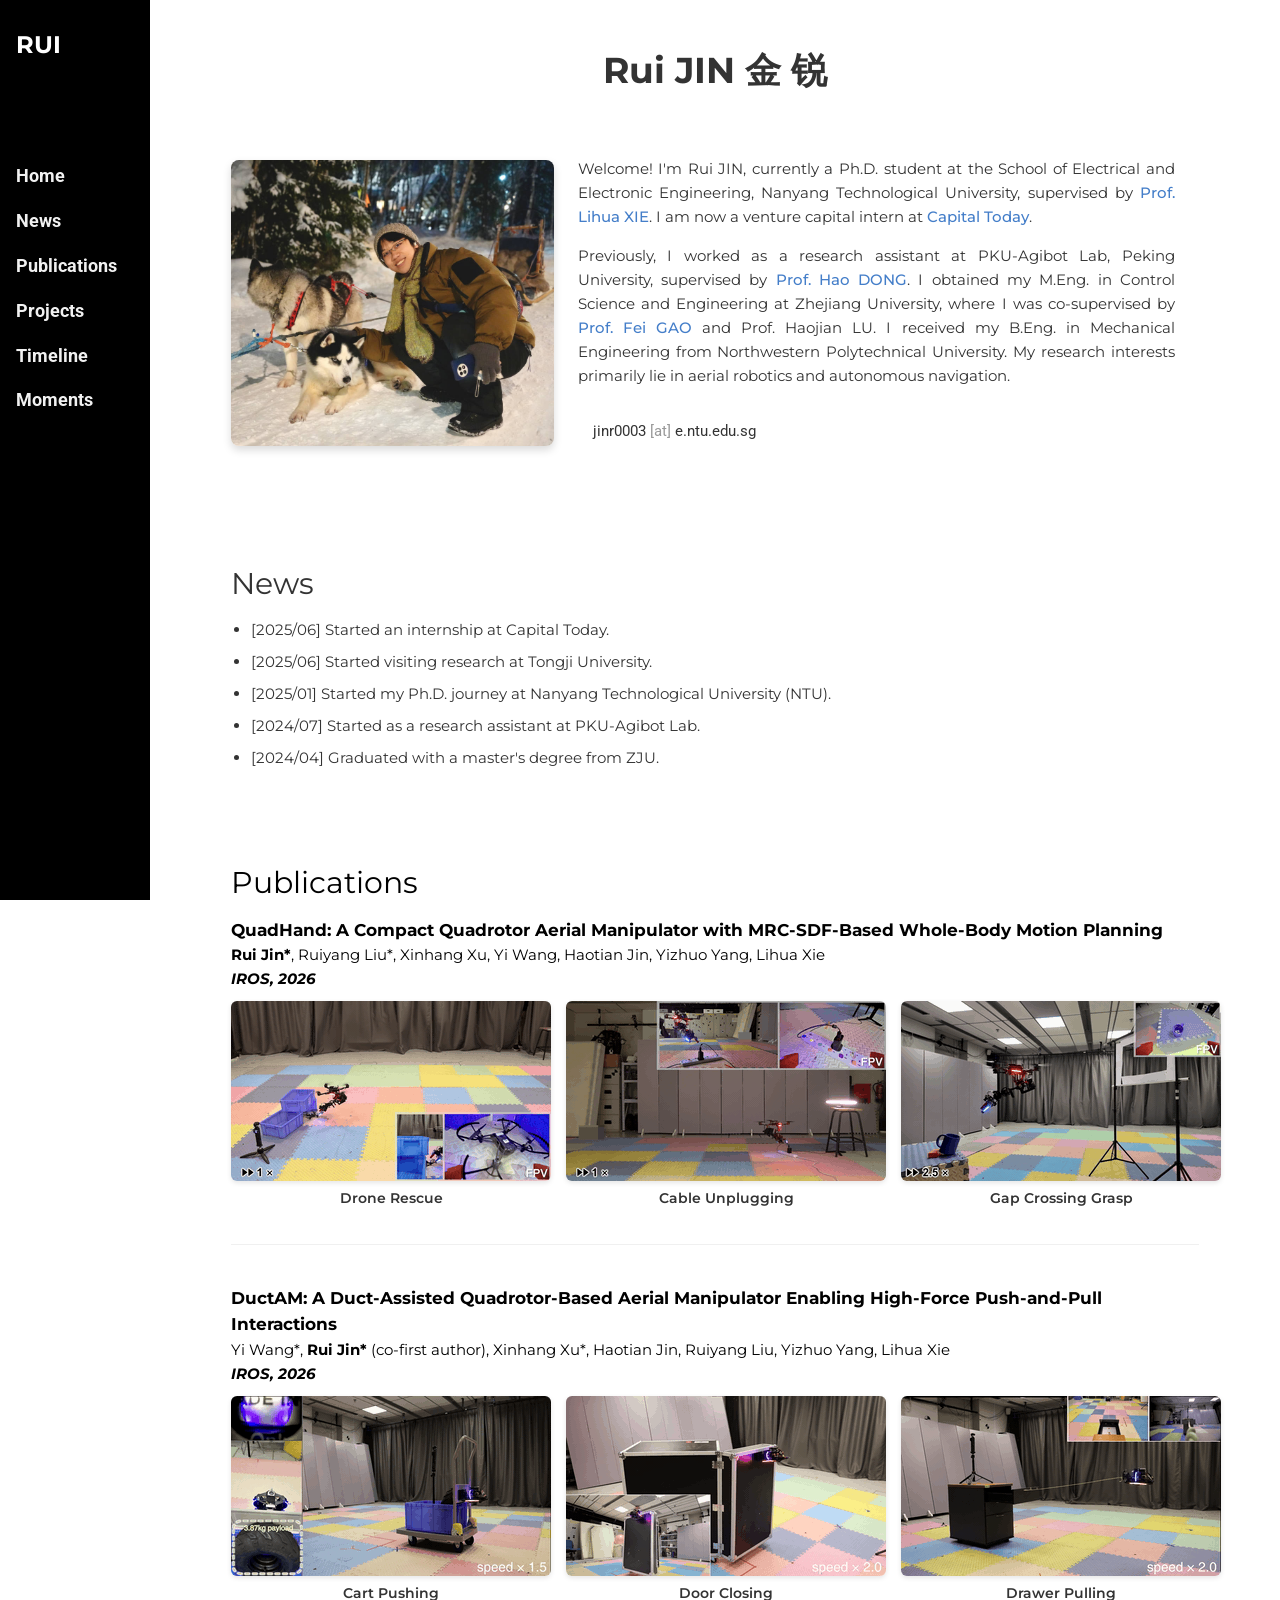
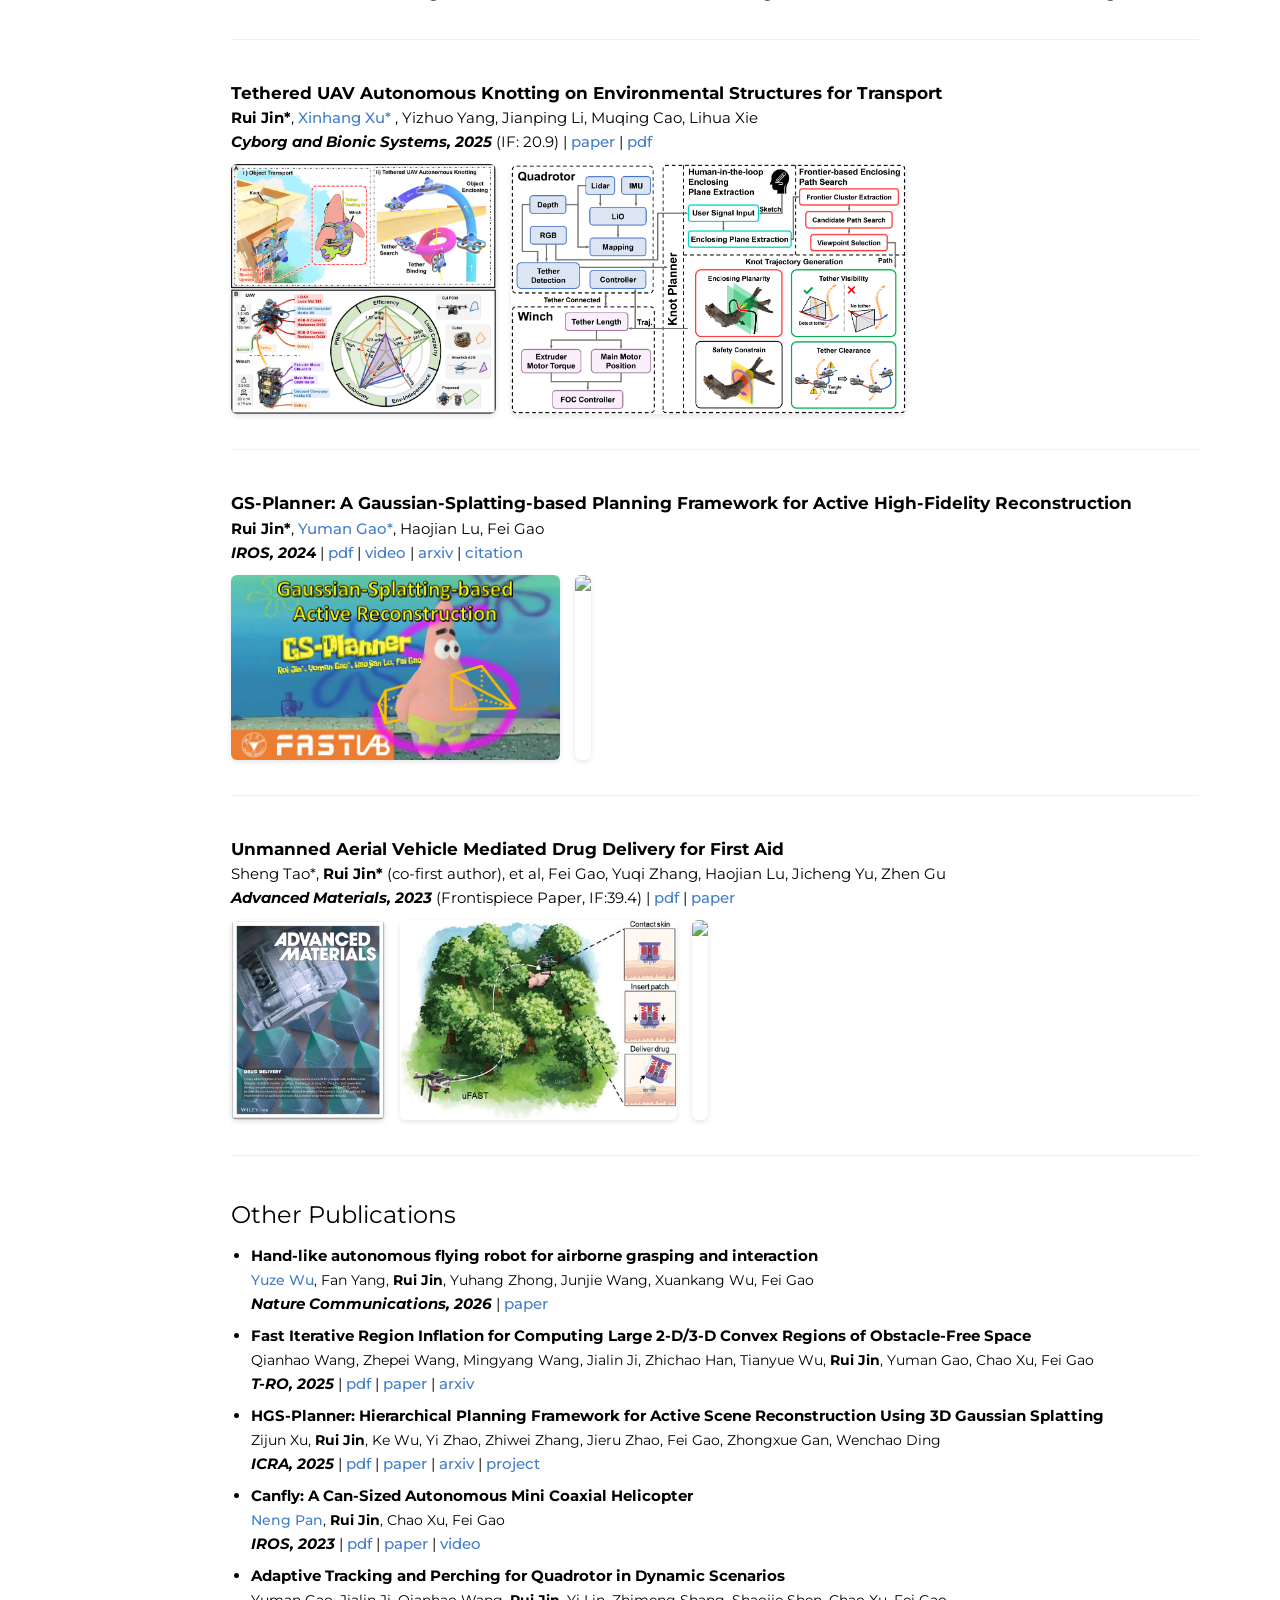
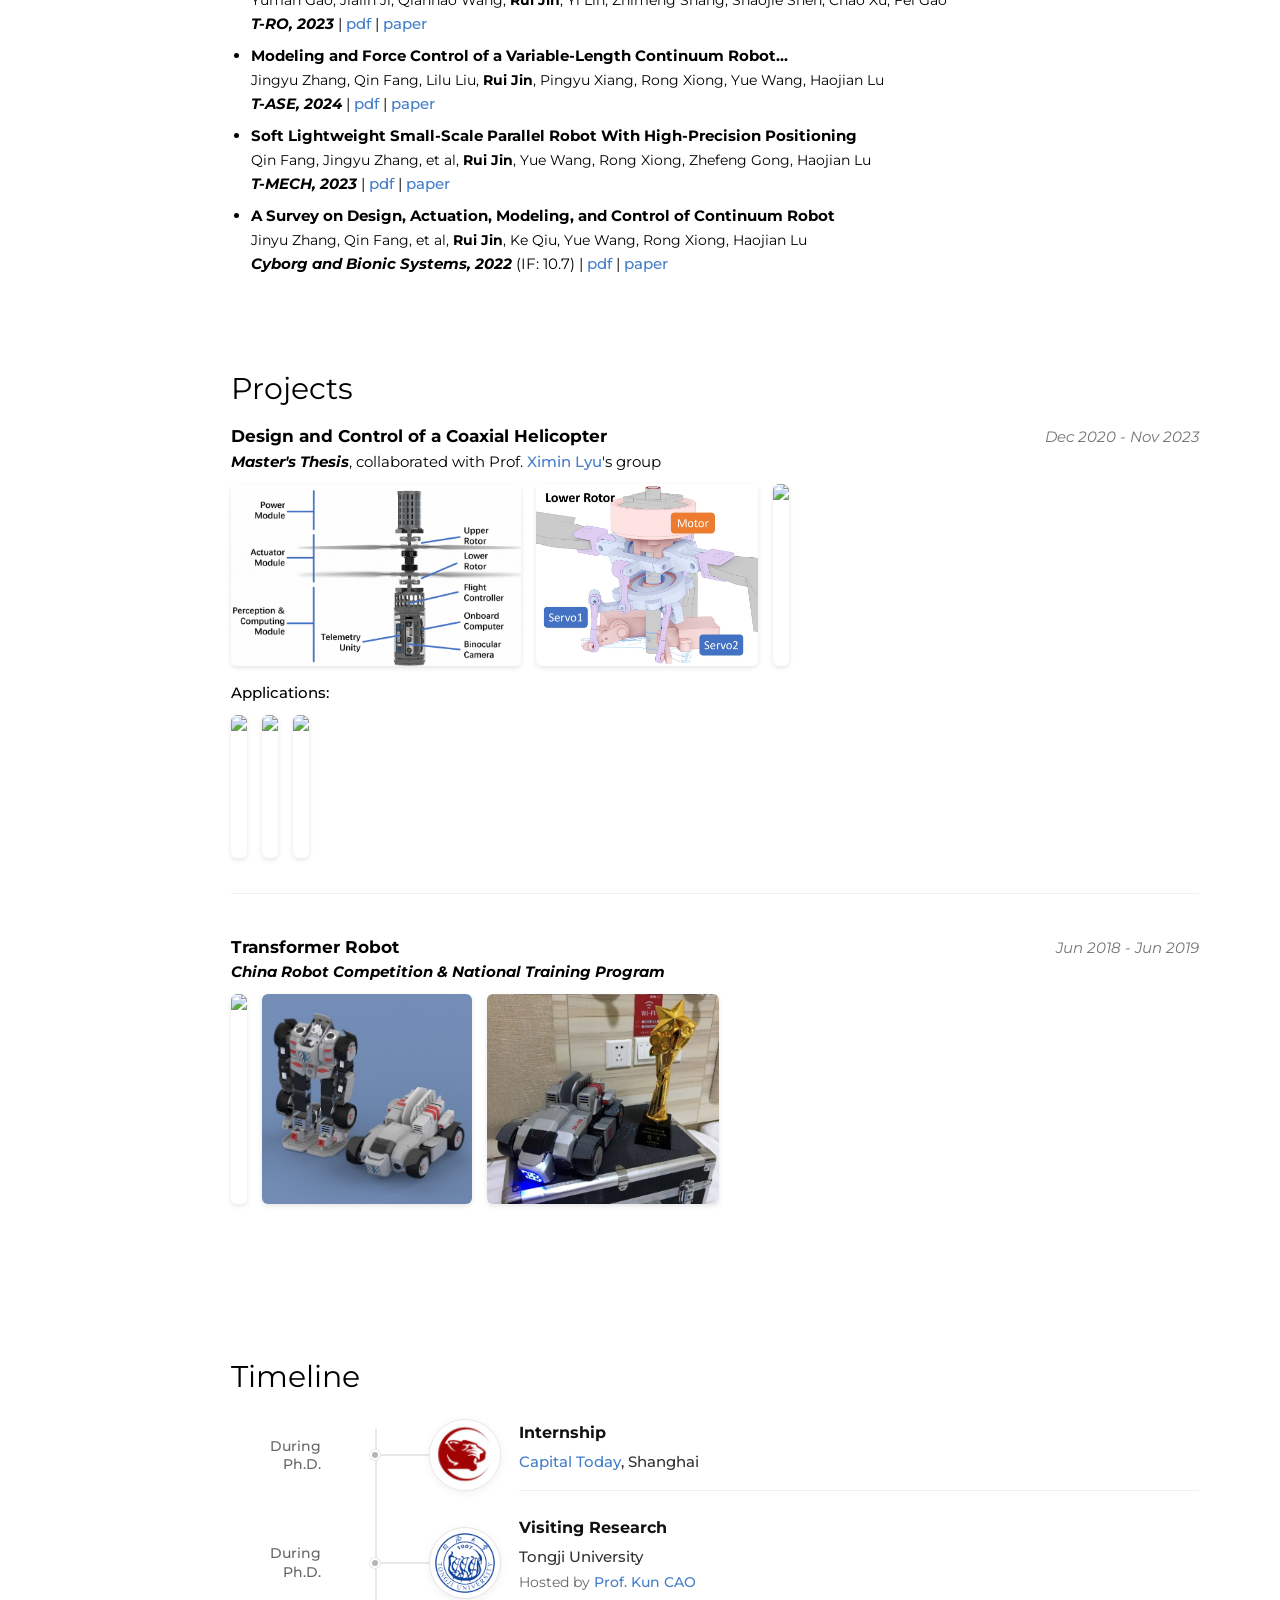
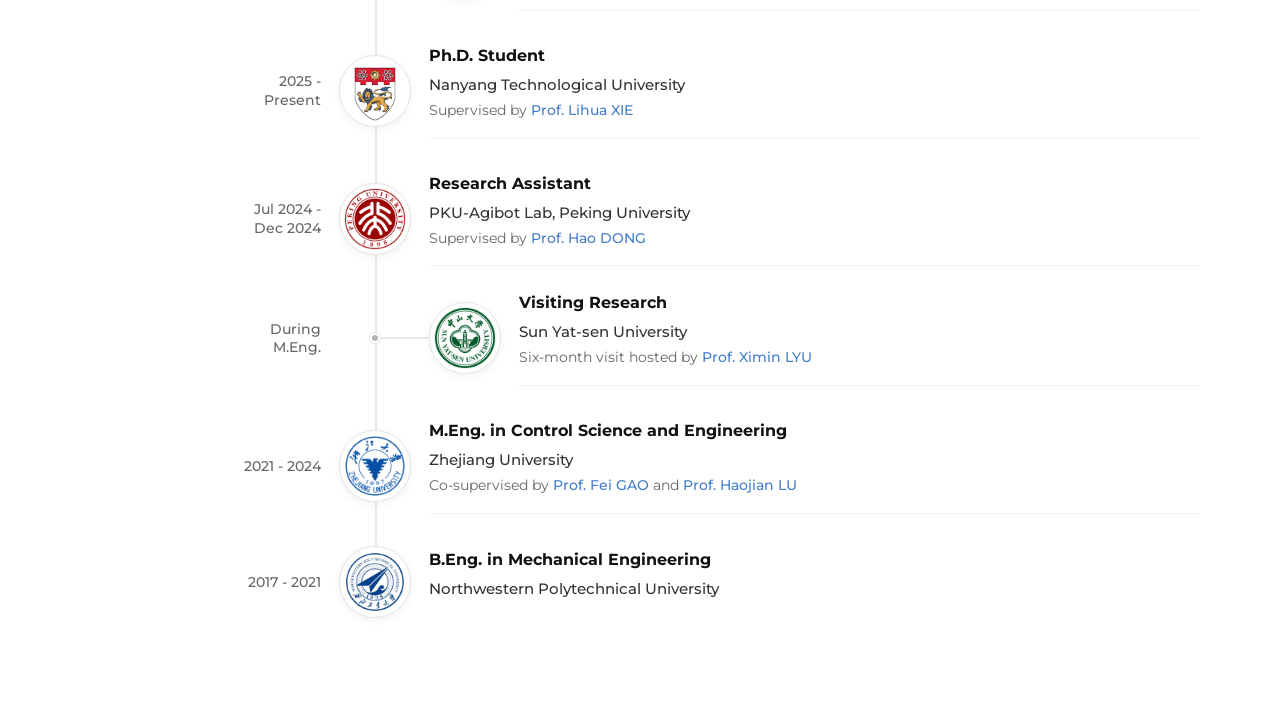
==== index.html @ 5d3d6474 "shrink visitor map" ====
<!DOCTYPE html>
<html xmlns="http://www.w3.org/1999/xhtml" xml:lang="en">

<head>
  <title>Rui Jin's Homepage</title>
  <meta charset="UTF-8">
  <meta name="viewport" content="width=device-width, initial-scale=1">
  <meta name="description" content="Rui Jin - Robotics Researcher">
  <meta name="keywords" content="Rui Jin, 金锐, Robotics, ZJU, PKU, FAST Lab">
  <meta name="author" content="Rui Jin" />

  <link rel="stylesheet" href="https://www.w3schools.com/w3css/4/w3.css">
  <link href="https://fonts.googleapis.com/css?family=Roboto:400,500,700&amp;display=swap" rel="stylesheet">
  <link href="https://fonts.googleapis.com/css?family=Montserrat:400,500,700&amp;display=swap" rel="stylesheet">
  <link rel="icon" type="image/png" href="images/icons.png">

  <style>
    /* 全局字体设置 */
    * { box-sizing: border-box; }
    html { scroll-behavior: smooth; }
    body, h1, h2, h3, h4, h5, h6, .w3-wide { font-family: "Montserrat", sans-serif; }
    .w3-sidebar a { font-family: "Roboto", sans-serif; }
    body { color: #333; line-height: 1.6; overflow-x: hidden; }

    /* 链接样式 */
    a { text-decoration: none; transition: opacity 0.2s ease; }
    a:hover { opacity: 0.7; }
    .paper-link { color: #447ec9; font-weight: 500; overflow-wrap: anywhere; }
    .w3-content { width: 100%; }
    .section-container { width: 100%; }

    /* 布局修正核心代码 */
    /* 1. 默认状态（电脑）：侧边栏存在，主内容左边距 150px */
    .main-content-wrapper { margin-left: 150px; }

    /* NEW 标签样式 */
    .badge-new {
        background-color: #fff3cd; color: #856404; border: 1px solid #ffeeba;
        padding: 2px 8px; border-radius: 12px; font-size: 0.75rem; font-weight: bold;
        vertical-align: middle; margin-left: 5px;
    }

    /* 图片容器 */
    .img-box {
        display: flex; flex-wrap: wrap; gap: 15px;
        margin-top: 10px; margin-bottom: 15px;
        align-items: flex-start;
    }
    .img-box img {
        border-radius: 6px; box-shadow: 0 2px 5px rgba(0,0,0,0.1);
        object-fit: cover; max-width: 100%;
    }
    .demo-visuals {
        display: grid;
        grid-template-columns: repeat(3, var(--demo-gif-width, 320px));
        justify-content: start;
    }
    .demo-visuals figure {
        margin: 0;
        min-width: 0;
    }
    .demo-visuals img {
        width: 100%;
        display: block;
        aspect-ratio: 16 / 9;
        border-radius: 6px;
        box-shadow: 0 2px 5px rgba(0,0,0,0.1);
        object-fit: cover;
    }
    .demo-visuals figcaption {
        margin-top: 6px;
        font-size: 0.92em;
        font-weight: 600;
        color: #333;
        text-align: center;
    }

    /* 列表样式 */
    ul.custom-list { list-style-type: disc; padding-left: 20px; margin-top: 5px; }
    ul.custom-list li { margin-bottom: 8px; }
    .pub-item { margin-bottom: 40px; border-bottom: 1px solid #f0f0f0; padding-bottom: 20px; }
    .pub-item:last-child { border-bottom: none; }
    .pub-title { font-size: 1.1em; font-weight: bold; color: #000; overflow-wrap: anywhere; }
    .project-heading { display:flex; justify-content:space-between; align-items:baseline; gap: 16px; }
    .contact-line { display: inline-block; margin: 0 15px; font-family: "Roboto", sans-serif; overflow-wrap: anywhere; }
    .timeline { position: relative; margin-top: 18px; }
    .timeline::before {
        content: "";
        position: absolute;
        top: 10px;
        bottom: 10px;
        left: 144px;
        width: 2px;
        background: #e8e8e8;
    }
    .timeline-item {
        display: grid;
        grid-template-columns: 90px 72px 1fr;
        gap: 18px;
        align-items: center;
        position: relative;
        padding: 8px 0 24px;
    }
    .timeline-item:last-child { padding-bottom: 8px; }
    .timeline-date {
        color: #666;
        font-size: 0.92em;
        font-weight: 500;
        text-align: right;
        line-height: 1.35;
    }
    .timeline-logo {
        width: 72px;
        height: 72px;
        border: 1px solid #e6e6e6;
        border-radius: 50%;
        background: #fff;
        display: flex;
        align-items: center;
        justify-content: center;
        position: relative;
        z-index: 1;
        overflow: hidden;
        box-shadow: 0 2px 8px rgba(0,0,0,0.06);
    }
    .timeline-logo img {
        width: 100%;
        height: 100%;
        object-fit: contain;
        object-position: var(--logo-position, center);
        transform: translate(var(--logo-x, 0), var(--logo-y, 0)) scale(var(--logo-scale, 0.78));
        display: block;
    }
    .timeline-sub {
        align-items: center;
        padding-top: 0;
    }
    .timeline-sub .timeline-branch {
        grid-column: 2 / 4;
        grid-row: 1;
        justify-self: start;
        align-self: center;
        width: 72px;
        height: 2px;
        margin-left: 36px;
        background: #e8e8e8;
        position: relative;
        z-index: 0;
    }
    .timeline-sub .timeline-branch::before {
        content: "";
        position: absolute;
        left: -5px;
        top: -4px;
        width: 10px;
        height: 10px;
        border-radius: 50%;
        background: #b5b5b5;
        border: 2px solid #fff;
        box-shadow: 0 0 0 1px #e8e8e8;
    }
    .timeline-sub-content {
        grid-column: 3;
        grid-row: 1;
        display: grid;
        grid-template-columns: 72px 1fr;
        gap: 18px;
        align-items: center;
        min-width: 0;
        position: relative;
        z-index: 1;
    }
    .timeline-body {
        min-width: 0;
        padding-bottom: 16px;
        border-bottom: 1px solid #f1f1f1;
    }
    .timeline-item:last-child .timeline-body { border-bottom: none; }
    .timeline-body h3 {
        margin: 0 0 4px;
        font-size: 1.08em;
        font-weight: 700;
        color: #111;
    }
    .timeline-org { font-weight: 500; color: #333; overflow-wrap: anywhere; }
    .timeline-note { color: #666; font-size: 0.95em; margin-top: 2px; overflow-wrap: anywhere; }

    /* Visitor map */
    #map { padding-top: 16px; padding-bottom: 32px; }
    .visitor-map-frame { width: 100%; max-width: 400px; margin: 0 auto; }

    /* 2. 移动端状态（<992px）：侧边栏隐藏，主内容铺满 */
    @media screen and (max-width: 992px) {
        .main-content-wrapper { margin-left: 0 !important; }
        .w3-sidebar { display: none; }
    }

    @media screen and (max-width: 700px) {
        .w3-container { padding-left: 18px; padding-right: 18px; }
        .w3-container, .w3-row, .w3-col { max-width: 100%; min-width: 0; }
        .w3-main, .w3-content { max-width: 100%; overflow-x: hidden; }
        .w3-row { margin-left: 0; margin-right: 0; }
        .w3-col { float: none !important; width: 100% !important; }
        #home .w3-col, #home p, #home img { max-width: 100%; }
        #home img { display: block; width: 100% !important; }
        h1 { font-size: 2rem; }
        h2 { font-size: 1.6rem; }
        h3 { font-size: 1.25rem; }
        p, li, .pub-item div { overflow-wrap: anywhere; }
        .w3-padding-large { padding: 16px 0 !important; }
        .w3-justify { text-align: left !important; }
        .contact-line { margin: 0; }
        .pub-item { margin-bottom: 30px; padding-bottom: 18px; }
        .img-box { display: grid; grid-template-columns: 1fr; gap: 12px; }
        .img-box img {
            width: 100%;
            height: auto !important;
            max-height: none;
            margin-top: 0 !important;
        }
        .demo-visuals { grid-template-columns: repeat(3, minmax(0, 1fr)); }
        .demo-visuals figure { width: 100%; }
        .project-heading {
            flex-direction: column;
            align-items: flex-start;
            gap: 2px;
        }
        .timeline::before { left: 32px; }
        .timeline-item {
            grid-template-columns: 64px 1fr;
            gap: 14px;
            align-items: start;
            padding-bottom: 22px;
        }
        .timeline-date {
            grid-column: 2;
            text-align: left;
            font-size: 0.88em;
        }
        .timeline-logo {
            grid-column: 1;
            grid-row: 1 / span 3;
            width: 64px;
            height: 64px;
        }
        .timeline-body {
            grid-column: 2;
            padding-bottom: 14px;
        }
        .timeline-sub .timeline-branch {
            grid-column: 1 / 3;
            grid-row: 2;
            align-self: start;
            width: 58px;
            margin-top: 32px;
            margin-left: 32px;
        }
        .timeline-sub-content {
            grid-column: 2;
            grid-row: 2;
            grid-template-columns: 64px 1fr;
            gap: 14px;
            align-items: start;
        }
        .timeline-sub .timeline-logo {
            grid-column: 1;
            grid-row: 1 / span 2;
        }
        .timeline-sub .timeline-body { grid-column: 2; }
        ul.custom-list { padding-left: 18px; }
    }
  </style>
</head>

<body>

<nav class="w3-sidebar w3-bar-block w3-black w3-collapse" style="z-index:3;width:150px; left:0; top:0;" id="mySidebar">
  <div class="w3-container w3-display-container w3-padding-16">
    <h3><b>RUI</b></h3>
  </div>
  <div class="w3-padding-64 w3-text-light-grey w3-large" style="font-weight:bold">
    <a href="#home" class="w3-bar-item w3-button" onclick="w3_close()">Home</a>
    <a href="#news" class="w3-bar-item w3-button" onclick="w3_close()">News</a>
    <a href="#publications" class="w3-bar-item w3-button" onclick="w3_close()">Publications</a>
    <a href="#projects" class="w3-bar-item w3-button" onclick="w3_close()">Projects</a>
    <a href="#timeline" class="w3-bar-item w3-button" onclick="w3_close()">Timeline</a>
    <!-- <a href="#award" class="w3-bar-item w3-button" onclick="w3_close()">Awards</a> -->
    <a href="interests.html" class="w3-bar-item w3-button" onclick="w3_close()">Moments</a>
  </div>
</nav>

<header class="w3-bar w3-top w3-hide-large w3-black w3-xlarge">
  <div class="w3-bar-item w3-padding-24">RUI</div>
  <a href="javascript:void(0)" class="w3-bar-item w3-button w3-padding-24 w3-right" onclick="w3_open()"><b>≡</b></a>
</header>

<div class="w3-overlay w3-hide-large" onclick="w3_close()" style="cursor:pointer" title="close side menu" id="myOverlay"></div>

<div class="w3-main main-content-wrapper">

  <div class="w3-hide-large" style="margin-top:83px"></div>
  
  <div class="w3-content" style="max-width:1000px">


    <div class="w3-container w3-padding-32" id="home">
        
        <h1 class="w3-center" style="font-weight: bold; margin-bottom: 30px;">Rui JIN 金 锐</h1>

        <div class="w3-row">
          <div class="w3-col m4">
            <img src="images/RuiJin2.jpg" alt="Rui Jin" 
                 style="width: 100%; border-radius: 8px; box-shadow: 0 4px 8px rgba(0,0,0,0.15); margin-top: 30px;">
          </div>
          
          <div class="w3-col m8 w3-padding-large">
            <div class="w3-justify">
              <p>
                Welcome! I'm Rui JIN, currently a Ph.D. student at the School of Electrical and Electronic Engineering, 
                Nanyang Technological University, 
                supervised by <a href="https://dr.ntu.edu.sg/entities/person/Xie-Lihua/" class="paper-link">Prof. Lihua XIE</a>.
                I am now a venture capital intern at <a href="https://capitaltoday.com/" class="paper-link">Capital Today</a>.
              </p>
              <p>
                Previously, I worked as a research assistant at PKU-Agibot Lab, Peking University, 
                supervised by <a href="https://zsdonghao.github.io/" class="paper-link">Prof. Hao DONG</a>.
                I obtained my M.Eng. in Control Science and Engineering at Zhejiang University, 
                where I was co-supervised by <a href="https://feigao-robotics.com/" class="paper-link">Prof. Fei GAO</a> and Prof. Haojian LU.
                I received my B.Eng. in Mechanical Engineering from Northwestern Polytechnical University.
                My research interests primarily lie in aerial robotics and autonomous navigation.
              </p>
            </div>
            
            <p class="w3-padding-16">
              <!-- <a href="pdf/RuiJIN_CV_240921.pdf" class="w3-button w3-light-grey w3-round-small"><i class="fa fa-file-text"></i> CV</a> -->
              <span class="contact-line">
                  jinr0003 <span style="color:#999">[at]</span> e.ntu.edu.sg
              </span>
              <!-- <a href="https://space.bilibili.com/320874399" class="w3-button w3-light-grey w3-round-small">Videos</a> -->
            </p>
          </div>
        </div>
      </div>

      <div class="w3-container w3-padding-32" id="news">
        <h2>News</h2>
        <ul class="custom-list">
            <li>[2025/06] Started an internship at Capital Today.</li>
            <li>[2025/06] Started visiting research at Tongji University.</li>
            <li>[2025/01] Started my Ph.D. journey at Nanyang Technological University (NTU).</li>
            <li>[2024/07] Started as a research assistant at PKU-Agibot Lab.</li>
            <li>[2024/04] Graduated with a master's degree from ZJU.</li>
        </ul>
      </div>

      <div class="w3-white w3-container w3-padding-32" id="publications">
          <h2>Publications</h2>

        <div class="pub-item">
            <div class="pub-title">QuadHand: A Compact Quadrotor Aerial Manipulator with MRC-SDF-Based Whole-Body Motion Planning</div>
            <div>
              <strong>Rui Jin*</strong>, Ruiyang Liu*, Xinhang Xu, Yi Wang, Haotian Jin, Yizhuo Yang, Lihua Xie
            </div>
            <div>
                <strong><em>IROS, 2026</em></strong>
            </div>
            <div class="img-box demo-visuals" style="--demo-gif-width: 320px;" aria-label="QuadHand demonstrations">
                <figure>
                    <img src="images/quadhand/01_drone_rescue.gif" alt="QuadHand drone rescue demonstration">
                    <figcaption>Drone Rescue</figcaption>
                </figure>
                <figure>
                    <img src="images/quadhand/03_cable_unplugging.gif" alt="QuadHand cable unplugging demonstration">
                    <figcaption>Cable Unplugging</figcaption>
                </figure>
                <figure>
                    <img src="images/quadhand/04_gap_crossing_grasp.gif" alt="QuadHand gap crossing grasp demonstration">
                    <figcaption>Gap Crossing Grasp</figcaption>
                </figure>
            </div>
            <!-- <ul class="custom-list">
                <li>Designed QuadHand, a compact quadrotor aerial manipulator with a 3-DOF arm, gripper, and passive center-of-gravity compensation mechanism.</li>
                <li>Proposed a multi-articulated robot-centric signed distance field representation to preserve geometric fidelity for close-proximity aerial manipulation.</li>
                <li>Developed a spatiotemporal whole-body trajectory optimization framework for coupled base-arm planning in cluttered environments.</li>
            </ul> -->
        </div>

        <div class="pub-item">
            <div class="pub-title">DuctAM: A Duct-Assisted Quadrotor-Based Aerial Manipulator Enabling High-Force Push-and-Pull Interactions</div>
            <div>
              Yi Wang*, <strong>Rui Jin*</strong> (co-first author), Xinhang Xu*, Haotian Jin, Ruiyang Liu, Yizhuo Yang, Lihua Xie
            </div>
            <div>
                <strong><em>IROS, 2026</em></strong>
            </div>
            <div class="img-box demo-visuals" style="--demo-gif-width: 320px;" aria-label="DuctAM demonstrations">
                <figure>
                    <img src="images/ductam/01_cart_pushing.gif" alt="DuctAM cart pushing demonstration">
                    <figcaption>Cart Pushing</figcaption>
                </figure>
                <figure>
                    <img src="images/ductam/02_door_closing.gif" alt="DuctAM door closing demonstration">
                    <figcaption>Door Closing</figcaption>
                </figure>
                <figure>
                    <img src="images/ductam/03_drawer_pulling.gif" alt="DuctAM drawer pulling demonstration">
                    <figcaption>Drawer Pulling</figcaption>
                </figure>
            </div>
            <!-- <ul class="custom-list">
                <li>Proposed DuctAM, a duct-assisted quadrotor aerial manipulator for high-force push-and-pull interaction tasks.</li>
                <li>Developed an acceleration decomposition-based control scheme to decouple longitudinal force generation from pitch motion during sustained contact.</li>
                <li>Validated the platform in real-world interaction tasks, including cart pushing, door closing, drawer opening, and high-friction crate pushing.</li>
            </ul> -->
        </div>

        <div class="pub-item">
            <div class="pub-title">Tethered UAV Autonomous Knotting on Environmental Structures for Transport</div>
            <div>
              <strong>Rui Jin*</strong>, <a href="https://www.linkedin.com/in/xinhang-xu-1b778934b/?originalSubdomain=sg" class="paper-link">Xinhang Xu*</a>
, Yizhuo Yang, Jianping Li, Muqing Cao, Lihua Xie
            </div>
            <div>
                <strong><em>Cyborg and Bionic Systems, 2025</em></strong> (IF: 20.9) |
                <a class="paper-link" href="https://spj.science.org/doi/10.34133/cbsystems.0450">paper</a> | 
                <a class="paper-link" href="https://spj.science.org/doi/epdf/10.34133/cbsystems.0450">pdf</a>
            </div>
            <div class="img-box">
                <img src="images/cbs_cover.jpg" alt="knotting cover" height="250">
                <img src="images/cbs_fig2.jpg" alt="knotting methods" height="250">
            </div>
        </div>

          <div class="pub-item">
              <div class="pub-title">GS-Planner: A Gaussian-Splatting-based Planning Framework for Active High-Fidelity Reconstruction</div>
              <div>
                <strong>Rui Jin*</strong>, <a href="https://scholar.google.com/citations?user=nepkga0AAAAJ" class="paper-link">Yuman Gao*</a>, Haojian Lu, Fei Gao
              </div>
              <div>
                  <strong><em>IROS, 2024</em></strong> |
                  <a class="paper-link" href="pdf/GS_Planner.pdf">pdf</a> |
                  <a class="paper-link" href="https://www.bilibili.com/video/BV1e1421S7Kh/">video</a> |
                  <a class="paper-link" href="https://arxiv.org/abs/2405.10142">arxiv</a> |
                  <a class="paper-link" href="https://scholar.google.com/scholar?q=GS-Planner%3A+A+Gaussian-Splatting-based+Planning+Framework+for+Active+High-Fidelity+Reconstruction">citation</a>
              </div>
              <div class="img-box">
                  <img src="images/GS_cover.jpg" height="185">
                  <img src="images/GS_Planner.gif" height="185">
              </div>
          </div>

          <div class="pub-item">
              <div class="pub-title">Unmanned Aerial Vehicle Mediated Drug Delivery for First Aid</div>
              <div>
                Sheng Tao*, <strong>Rui Jin*</strong> (co-first author), et al, Fei Gao, Yuqi Zhang, Haojian Lu, Jicheng Yu, Zhen Gu
              </div>
              <div>
                  <strong><em>Advanced Materials, 2023</em></strong> (Frontispiece Paper, IF:39.4) |
                  <a class="paper-link" href="pdf/uFAST_new.pdf">pdf</a> |
                  <a class="paper-link" href="https://onlinelibrary.wiley.com/doi/abs/10.1002/adma.202208648">paper</a>
              </div>
              <div class="img-box">
                  <img src="images/uFAST_cover.jpg" height="200">
                  <img src="images/uFAST_head.jpg" height="200">
                  <img src="images/CTMA.gif" height="200">
              </div>
          </div>

          <h3>Other Publications</h3>
          <ul class="custom-list">
            <li>
                <strong>Hand-like autonomous flying robot for airborne grasping and interaction</strong><br>
                <span style="font-size:0.95em"><a href="https://scholar.google.com/citations?user=xYCz7sAAAAAJ&amp;hl=zh-CN" class="paper-link">Yuze Wu</a>, Fan Yang, <strong>Rui Jin</strong>, Yuhang Zhong, Junjie Wang, Xuankang Wu, Fei Gao</span><br>
                <strong><em>Nature Communications, 2026</em></strong> | <a class="paper-link" href="https://www.nature.com/articles/s41467-026-68967-3">paper</a>
            </li>
            <li>
                <strong>Fast Iterative Region Inflation for Computing Large 2-D/3-D Convex Regions of Obstacle-Free Space</strong><br>
                <span style="font-size:0.95em">Qianhao Wang, Zhepei Wang, Mingyang Wang, Jialin Ji, Zhichao Han, Tianyue Wu, <strong>Rui Jin</strong>, Yuman Gao, Chao Xu, Fei Gao</span><br>
                <strong><em>T-RO, 2025</em></strong> | <a class="paper-link" href="https://arxiv.org/pdf/2403.02977">pdf</a> | <a class="paper-link" href="https://doi.org/10.1109/TRO.2025.3562482">paper</a> | <a class="paper-link" href="https://arxiv.org/abs/2403.02977">arxiv</a>
            </li>
            <li>
                <strong>HGS-Planner: Hierarchical Planning Framework for Active Scene Reconstruction Using 3D Gaussian Splatting</strong><br>
                <span style="font-size:0.95em">Zijun Xu, <strong>Rui Jin</strong>, Ke Wu, Yi Zhao, Zhiwei Zhang, Jieru Zhao, Fei Gao, Zhongxue Gan, Wenchao Ding</span><br>
                <strong><em>ICRA, 2025</em></strong> | <a class="paper-link" href="https://arxiv.org/pdf/2409.17624">pdf</a> | <a class="paper-link" href="https://doi.org/10.1109/ICRA55743.2025.11127649">paper</a> | <a class="paper-link" href="https://arxiv.org/abs/2409.17624">arxiv</a> | <a class="paper-link" href="https://zijunfdu.github.io/HGS-Planner/">project</a>
            </li>
            <li>
                <strong>Canfly: A Can-Sized Autonomous Mini Coaxial Helicopter</strong><br>
                <span style="font-size:0.95em"><a href="https://github.com/PanNeng-ZJU" class="paper-link">Neng Pan</a>, <strong>Rui Jin</strong>, Chao Xu, Fei Gao</span><br>
                <strong><em>IROS, 2023</em></strong> | <a class="paper-link" href="pdf/Canfly.pdf">pdf</a> | <a class="paper-link" href="https://ieeexplore.ieee.org/document/10341490">paper</a> | <a class="paper-link" href="https://www.bilibili.com/video/BV1EM411472H">video</a>
            </li>
            <li>
                <strong>Adaptive Tracking and Perching for Quadrotor in Dynamic Scenarios</strong><br>
                <span style="font-size:0.95em">Yuman Gao, Jialin Ji, Qianhao Wang, <strong>Rui Jin</strong>, Yi Lin, Zhimeng Shang, Shaojie Shen, Chao Xu, Fei Gao</span><br>
                <strong><em>T-RO, 2023</em></strong> | <a class="paper-link" href="pdf/yuman2023tro.pdf">pdf</a> | <a class="paper-link" href="https://ieeexplore.ieee.org/document/10328688">paper</a>
            </li>
            <li>
                <strong>Modeling and Force Control of a Variable-Length Continuum Robot...</strong><br>
                <span style="font-size:0.95em">Jingyu Zhang, Qin Fang, Lilu Liu, <strong>Rui Jin</strong>, Pingyu Xiang, Rong Xiong, Yue Wang, Haojian Lu</span><br>
                <strong><em>T-ASE, 2024</em></strong> | <a class="paper-link" href="pdf/jingyu2024tase.pdf">pdf</a> | <a class="paper-link" href="https://ieeexplore.ieee.org/document/10579861">paper</a>
            </li>
            <li>
                <strong>Soft Lightweight Small-Scale Parallel Robot With High-Precision Positioning</strong><br>
                <span style="font-size:0.95em">Qin Fang, Jingyu Zhang, et al, <strong>Rui Jin</strong>, Yue Wang, Rong Xiong, Zhefeng Gong, Haojian Lu</span><br>
                <strong><em>T-MECH, 2023</em></strong> | <a class="paper-link" href="pdf/qin2023tmech.pdf">pdf</a> | <a class="paper-link" href="https://ieeexplore.ieee.org/document/10122677">paper</a>
            </li>
            <li>
                <strong>A Survey on Design, Actuation, Modeling, and Control of Continuum Robot</strong><br>
                <span style="font-size:0.95em">Jinyu Zhang, Qin Fang, et al, <strong>Rui Jin</strong>, Ke Qiu, Yue Wang, Rong Xiong, Haojian Lu</span><br>
                <strong><em>Cyborg and Bionic Systems, 2022</em></strong> (IF: 10.7) | <a class="paper-link" href="pdf/jingyu2022cbs.pdf">pdf</a> | <a class="paper-link" href="https://spj.science.org/doi/10.34133/2022/9754697">paper</a>
            </li>
          </ul>
      </div>

      <div class="w3-white w3-container w3-padding-32" id="projects">
          <h2>Projects</h2>
          <div class="pub-item">
            <div class="project-heading">
                <div class="pub-title">Design and Control of a Coaxial Helicopter</div>
                <div class="w3-text-grey"><em>Dec 2020 - Nov 2023</em></div>
            </div>
            <div><strong><em>Master's Thesis</em></strong>, collaborated with Prof. <a href="https://sysu-hilab.github.io/" class="paper-link">Ximin Lyu</a>'s group</div>
            <div class="img-box">
                <img src="images/COAX_hard.gif" height="182">
                <img src="images/COAX_rotor.jpg" height="182">
                <img src="images/COAX_8.gif" height="182">
            </div>
            <div style="margin-top:5px; font-weight:500">Applications:</div>
            <div class="img-box">
                <img src="images/COAX_ejct.gif" height="143">
                <img src="images/COAX_swarm.gif" height="143">
                <img src="images/COAX_nav.gif" height="143">
            </div>
          </div>

          <!-- <div class="pub-item">
              <div class="project-heading">
                  <div class="pub-title">Neural Collision Field for Efficient Trajectory Optimization</div>
                  <div class="w3-text-grey"><em>Jan 2023 - Present</em></div>
              </div>
              <div><strong><em>Ongoing Project</em></strong></div>
              <div class="img-box">
                  <img src="images/NICO.gif" height="255">
              </div>
          </div> -->

          <div class="pub-item">
              <div class="project-heading">
                  <div class="pub-title">Transformer Robot</div>
                  <div class="w3-text-grey"><em>Jun 2018 - Jun 2019</em></div>
              </div>
              <div><strong><em>China Robot Competition &amp; National Training Program</em></strong></div>
              <div class="img-box">
                  <img src="images/TRSF.gif" height="210">
                  <img src="images/TRFS.jpg" height="210">
                  <img src="images/TRFS_car.jpg" height="210">
              </div>
          </div>
      </div>

      <div class="w3-white w3-container w3-padding-32" id="timeline">
        <h2>Timeline</h2>
        <div class="timeline">
          <article class="timeline-item timeline-sub">
            <div class="timeline-date">During Ph.D.</div>
            <div class="timeline-branch" aria-hidden="true"></div>
            <div class="timeline-sub-content">
              <div class="timeline-logo" style="--logo-scale: 1.08; --logo-x: -3px;">
                <img src="images/logo/today.jpg" alt="Capital Today logo">
              </div>
              <div class="timeline-body">
                <h3>Internship</h3>
                <div class="timeline-org"><a href="https://capitaltoday.com/" class="paper-link">Capital Today</a>, Shanghai</div>
              </div>
            </div>
          </article>

          <article class="timeline-item timeline-sub">
            <div class="timeline-date">During Ph.D.</div>
            <div class="timeline-branch" aria-hidden="true"></div>
            <div class="timeline-sub-content">
              <div class="timeline-logo" style="--logo-scale: 0.85;">
                <img src="images/logo/tju.png" alt="Tongji University logo">
              </div>
              <div class="timeline-body">
                <h3>Visiting Research</h3>
                <div class="timeline-org">Tongji University</div>
                <div class="timeline-note">Hosted by <a href="https://ntu-caokun.github.io/" class="paper-link">Prof. Kun CAO</a></div>
              </div>
            </div>
          </article>

          <article class="timeline-item">
            <div class="timeline-date">2025 - Present</div>
            <div class="timeline-logo" style="--logo-scale: 0.75; --logo-y: 3px;">
              <img src="images/logo/ntu.png" alt="Nanyang Technological University logo">
            </div>
            <div class="timeline-body">
              <h3>Ph.D. Student</h3>
              <div class="timeline-org">Nanyang Technological University</div>
              <div class="timeline-note">Supervised by <a href="https://dr.ntu.edu.sg/entities/person/Xie-Lihua/" class="paper-link">Prof. Lihua XIE</a></div>
            </div>
          </article>

          <article class="timeline-item">
            <div class="timeline-date">Jul 2024 - Dec 2024</div>
            <div class="timeline-logo" style="--logo-scale: 0.86;">
              <img src="images/logo/pku.png" alt="Peking University logo">
            </div>
            <div class="timeline-body">
              <h3>Research Assistant</h3>
              <div class="timeline-org">PKU-Agibot Lab, Peking University</div>
              <div class="timeline-note">Supervised by <a href="https://zsdonghao.github.io/" class="paper-link">Prof. Hao DONG</a></div>
            </div>
          </article>

          <article class="timeline-item timeline-sub">
            <div class="timeline-date">During M.Eng.</div>
            <div class="timeline-branch" aria-hidden="true"></div>
            <div class="timeline-sub-content">
              <div class="timeline-logo" style="--logo-scale: 0.86;">
                <img src="images/logo/sysu.png" alt="Sun Yat-sen University logo">
              </div>
              <div class="timeline-body">
                <h3>Visiting Research</h3>
                <div class="timeline-org">Sun Yat-sen University</div>
                <div class="timeline-note">Six-month visit hosted by <a href="https://sysu-hilab.github.io/" class="paper-link">Prof. Ximin LYU</a></div>
              </div>
            </div>
          </article>

          <article class="timeline-item">
            <div class="timeline-date">2021 - 2024</div>
            <div class="timeline-logo" style="--logo-scale: 0.95;">
              <img src="images/logo/zju.png" alt="Zhejiang University logo">
            </div>
            <div class="timeline-body">
              <h3>M.Eng. in Control Science and Engineering</h3>
              <div class="timeline-org">Zhejiang University</div>
              <div class="timeline-note">Co-supervised by <a href="https://feigao-robotics.com/" class="paper-link">Prof. Fei GAO</a> and <a href="https://person.zju.edu.cn/en/luhaojian" class="paper-link">Prof. Haojian LU</a></div>
            </div>
          </article>

          <article class="timeline-item">
            <div class="timeline-date">2017 - 2021</div>
            <div class="timeline-logo" style="--logo-scale: 0.85;">
              <img src="images/logo/npu.png" alt="Northwestern Polytechnical University logo">
            </div>
            <div class="timeline-body">
              <h3>B.Eng. in Mechanical Engineering</h3>
              <div class="timeline-org">Northwestern Polytechnical University</div>
            </div>
          </article>
        </div>
      </div>

      <!-- <div class="w3-container w3-padding-32" id="award">
        <h2>Awards</h2>
        <ul class="custom-list">
            <li>2021, Outstanding Graduate of Northwestern Polytechnical University</li>
            <li>2020, Interdisciplinary Contest In Modeling, Honorable Mention</li>
            <li>2019, China Robot Competition, <strong>Top-tier Prize (Top 1%)</strong></li>
            <li>2019, National 3D innovative Design Competition, <strong>Top-tier Award of Shanxi Province (Top 3%)</strong></li>
            <li>2019, Fastgear Scholarship, <strong>Top-tier Prize (Top 1%)</strong></li>
            <li>2018 &amp; 2019, National Training Program of Innovation for Undergraduates, Outstanding Conclusion Award</li>
            <li>2018, Huawei Scholarship, First Prize <strong>(Top 1%)</strong></li>
            <li>2017 - 2019, Northwestern Polytechnical University Scholarship, First Prize (Top 10%)</li>
        </ul>
      </div>   -->

      <!-- Visitor map: https://mapmyvisitors.com/ -->
      <div class="w3-container w3-center" id="map">
        <div class="visitor-map-frame">
          <script
            type="text/javascript"
            id="mapmyvisitors"
            src="https://mapmyvisitors.com/map.js?d=Nj_p5FRylCpUlcNaj-kkLh7TDrjOg9_vLor8d7wUd_Q&amp;cl=ffffff&amp;w=a">
          </script>
        </div>
      </div>


  </div> </div> <script>
function w3_open() {
  document.getElementById("mySidebar").style.display = "block";
  document.getElementById("myOverlay").style.display = "block";
}
function w3_close() {
  document.getElementById("mySidebar").style.display = "none";
  document.getElementById("myOverlay").style.display = "none";
}
</script>

</body>
</html>
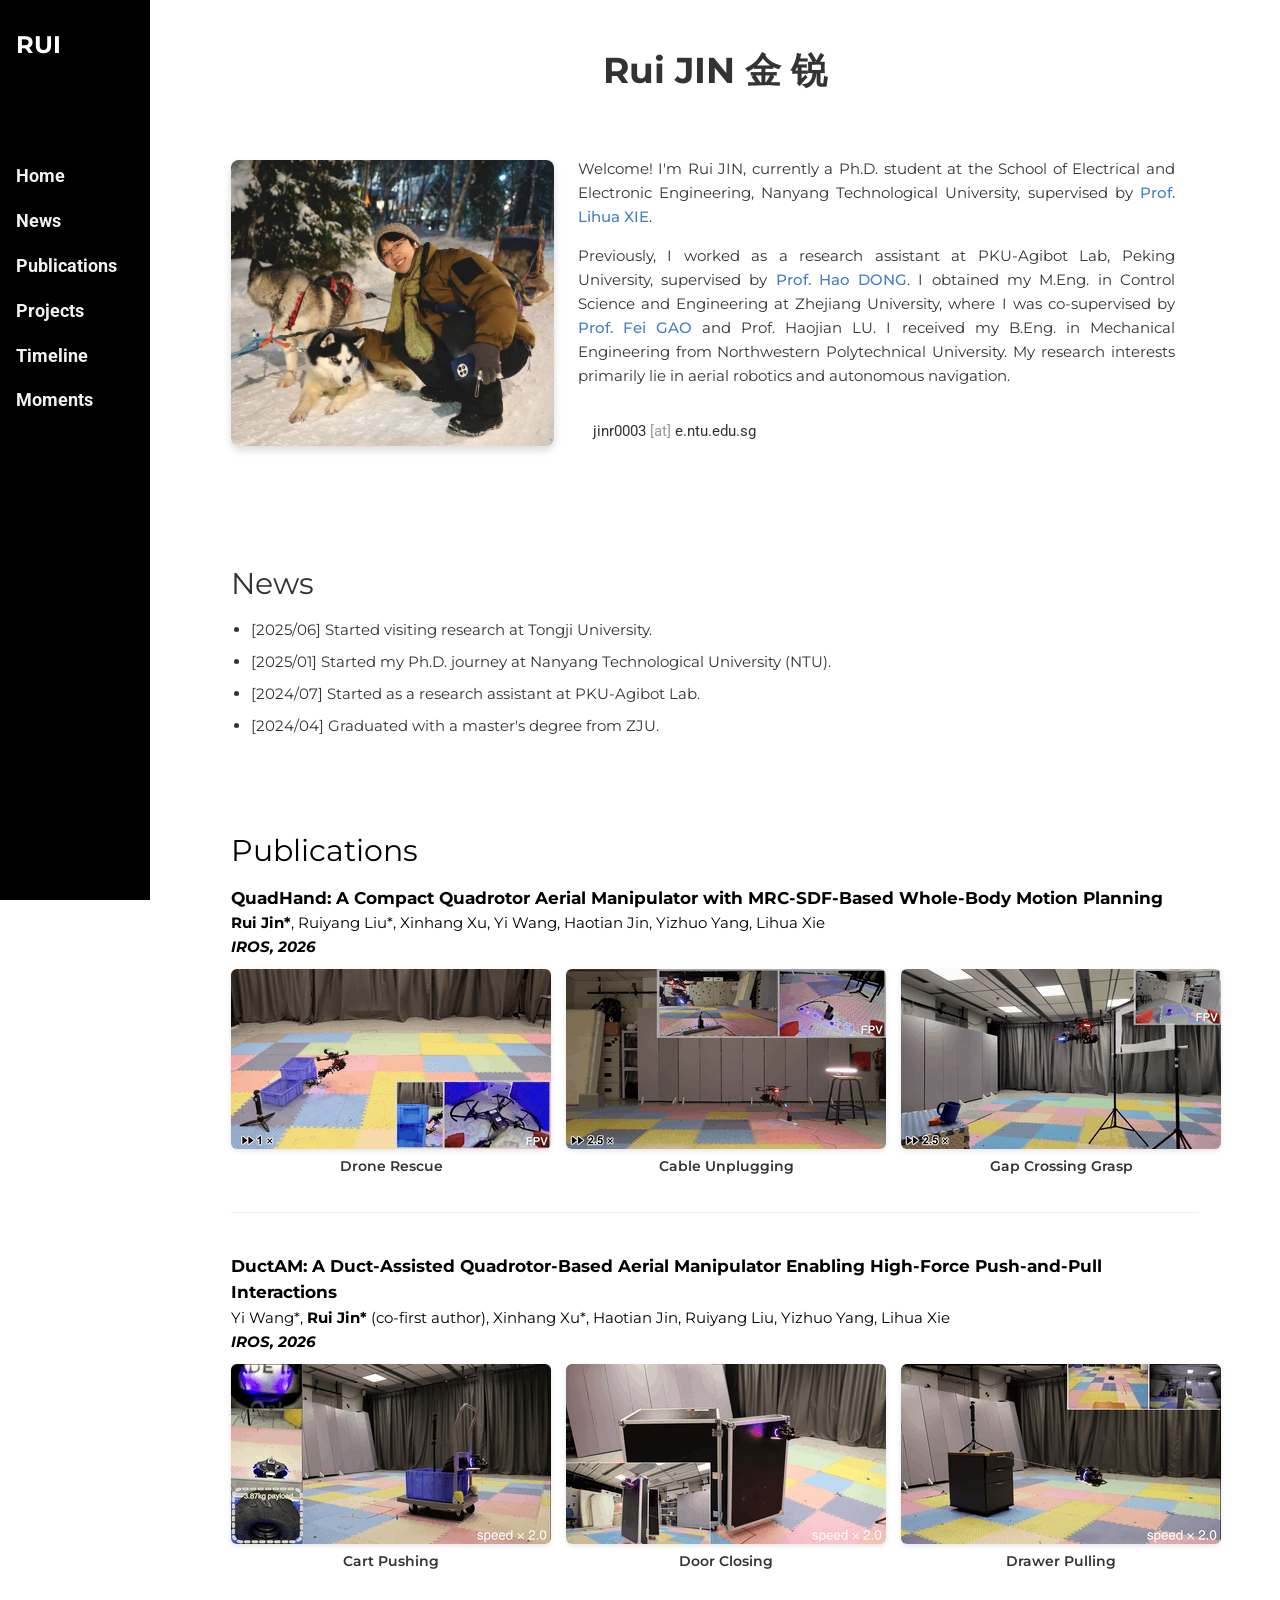
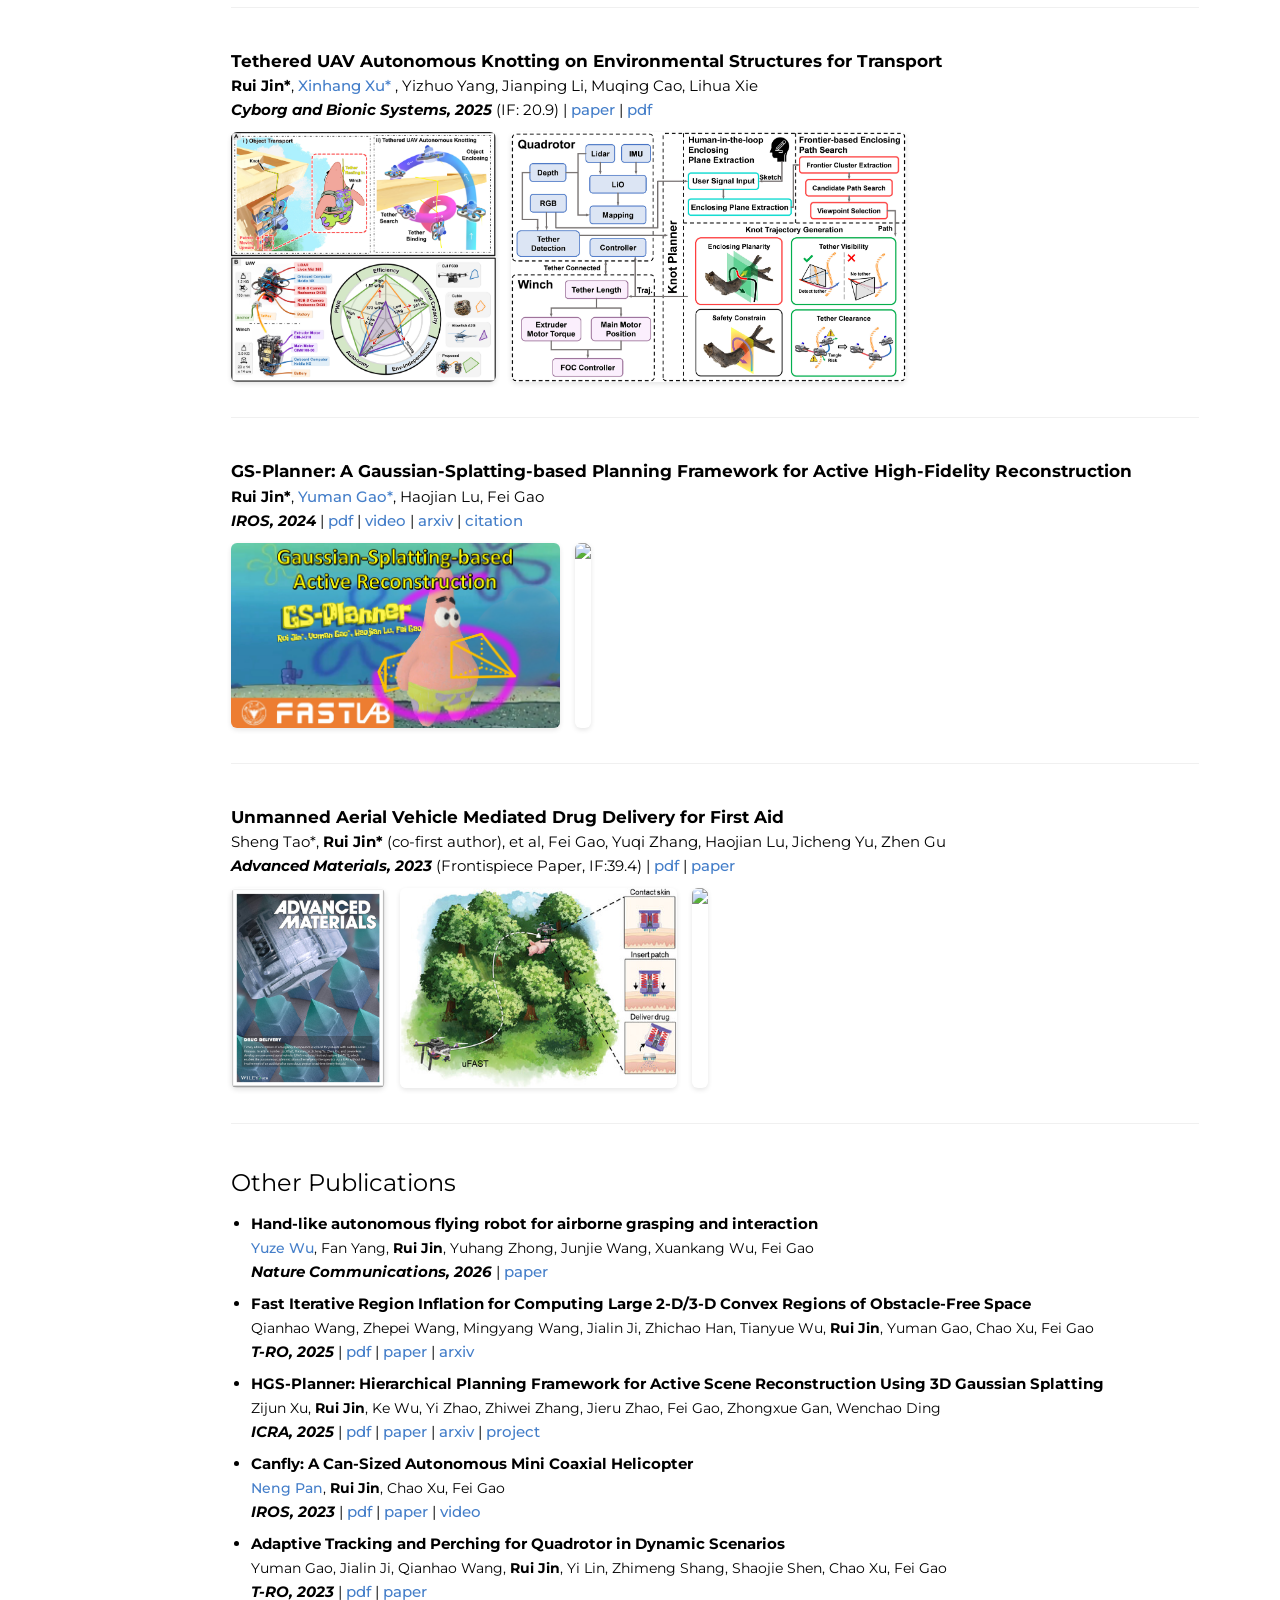
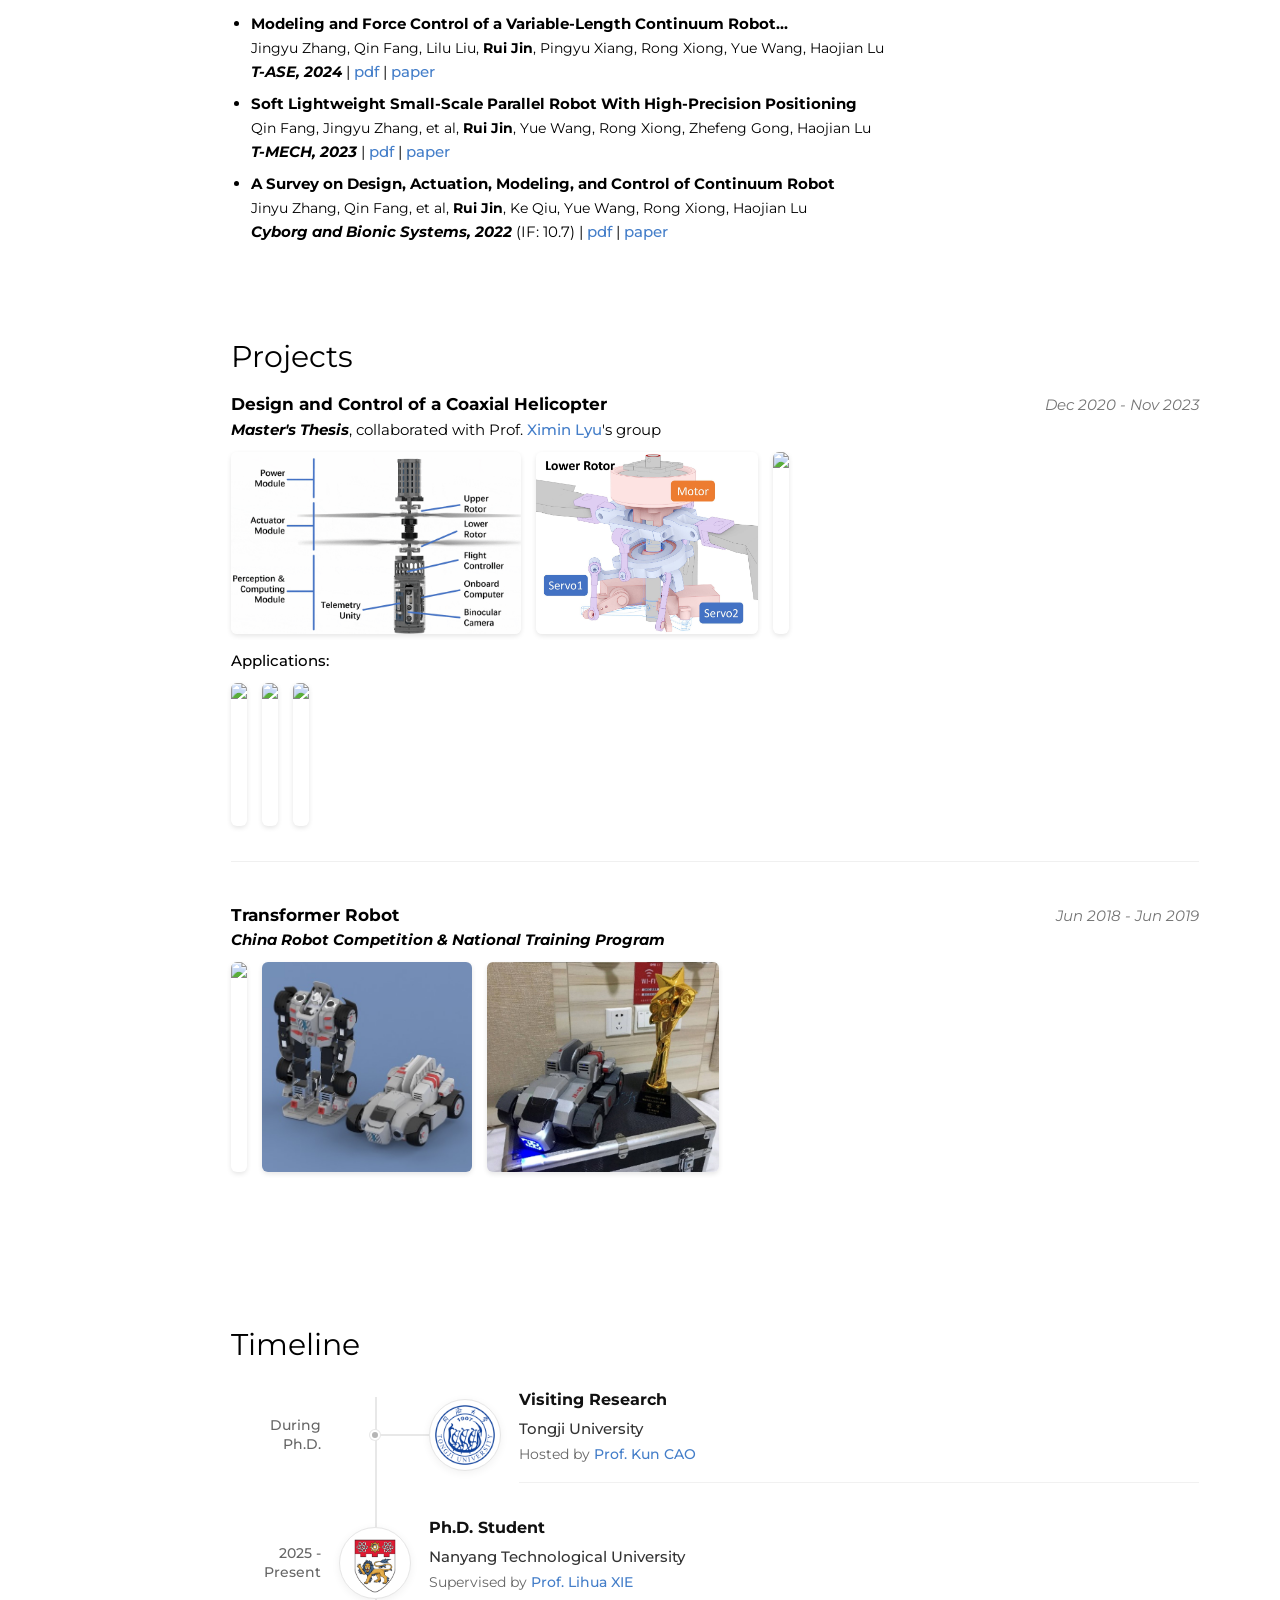
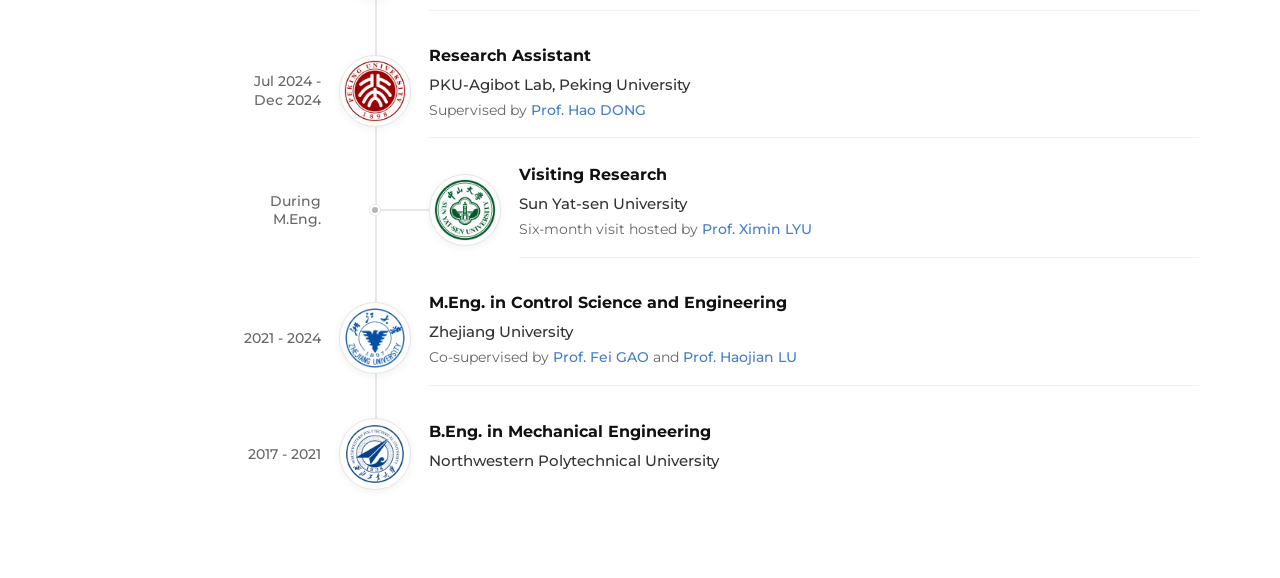
==== commit b3f0235a: "update" ====
--- a/index.html
+++ b/index.html
@@ -319,7 +319,6 @@
                 Welcome! I'm Rui JIN, currently a Ph.D. student at the School of Electrical and Electronic Engineering, 
                 Nanyang Technological University, 
                 supervised by <a href="https://dr.ntu.edu.sg/entities/person/Xie-Lihua/" class="paper-link">Prof. Lihua XIE</a>.
-                I am now a venture capital intern at <a href="https://capitaltoday.com/" class="paper-link">Capital Today</a>.
               </p>
               <p>
                 Previously, I worked as a research assistant at PKU-Agibot Lab, Peking University, 
@@ -345,7 +344,6 @@
       <div class="w3-container w3-padding-32" id="news">
         <h2>News</h2>
         <ul class="custom-list">
-            <li>[2025/06] Started an internship at Capital Today.</li>
             <li>[2025/06] Started visiting research at Tongji University.</li>
             <li>[2025/01] Started my Ph.D. journey at Nanyang Technological University (NTU).</li>
             <li>[2024/07] Started as a research assistant at PKU-Agibot Lab.</li>
@@ -564,20 +562,6 @@
             <div class="timeline-date">During Ph.D.</div>
             <div class="timeline-branch" aria-hidden="true"></div>
             <div class="timeline-sub-content">
-              <div class="timeline-logo" style="--logo-scale: 1.08; --logo-x: -3px;">
-                <img src="images/logo/today.jpg" alt="Capital Today logo">
-              </div>
-              <div class="timeline-body">
-                <h3>Internship</h3>
-                <div class="timeline-org"><a href="https://capitaltoday.com/" class="paper-link">Capital Today</a>, Shanghai</div>
-              </div>
-            </div>
-          </article>
-
-          <article class="timeline-item timeline-sub">
-            <div class="timeline-date">During Ph.D.</div>
-            <div class="timeline-branch" aria-hidden="true"></div>
-            <div class="timeline-sub-content">
               <div class="timeline-logo" style="--logo-scale: 0.85;">
                 <img src="images/logo/tju.png" alt="Tongji University logo">
               </div>
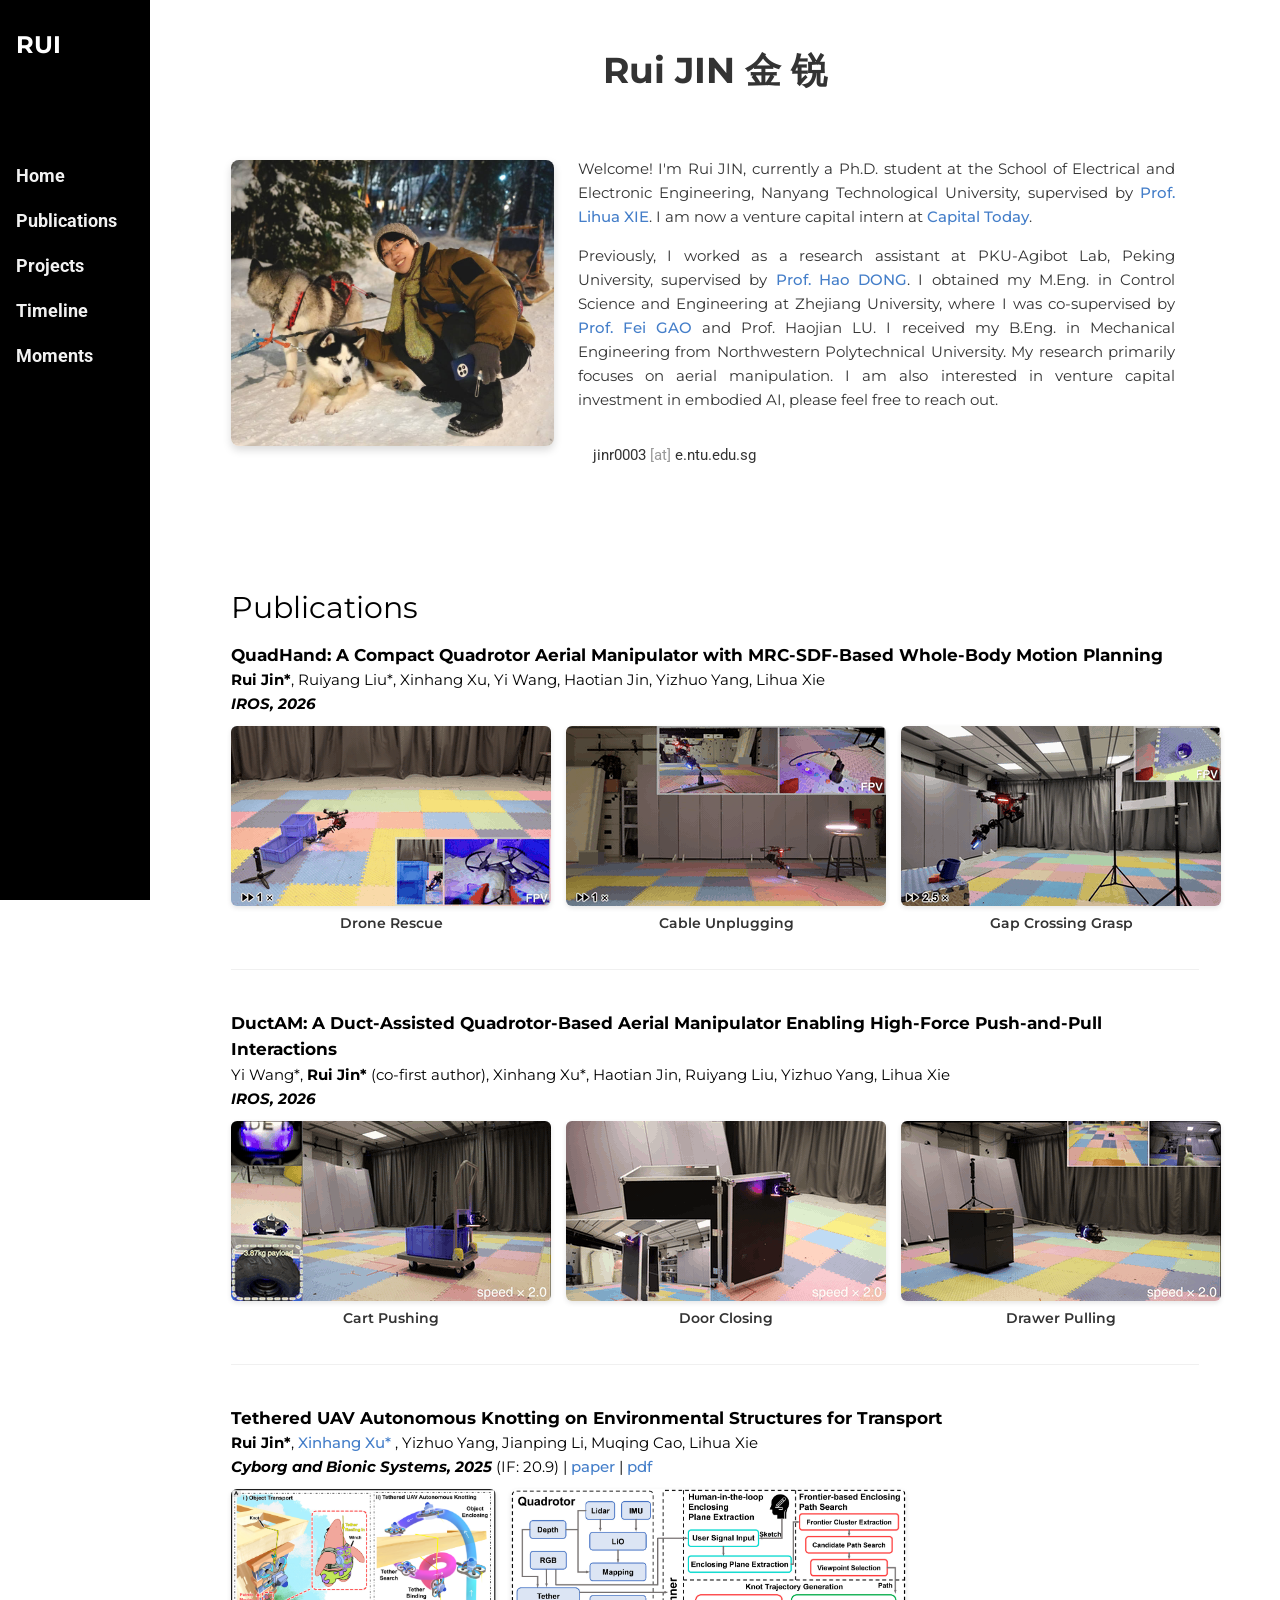
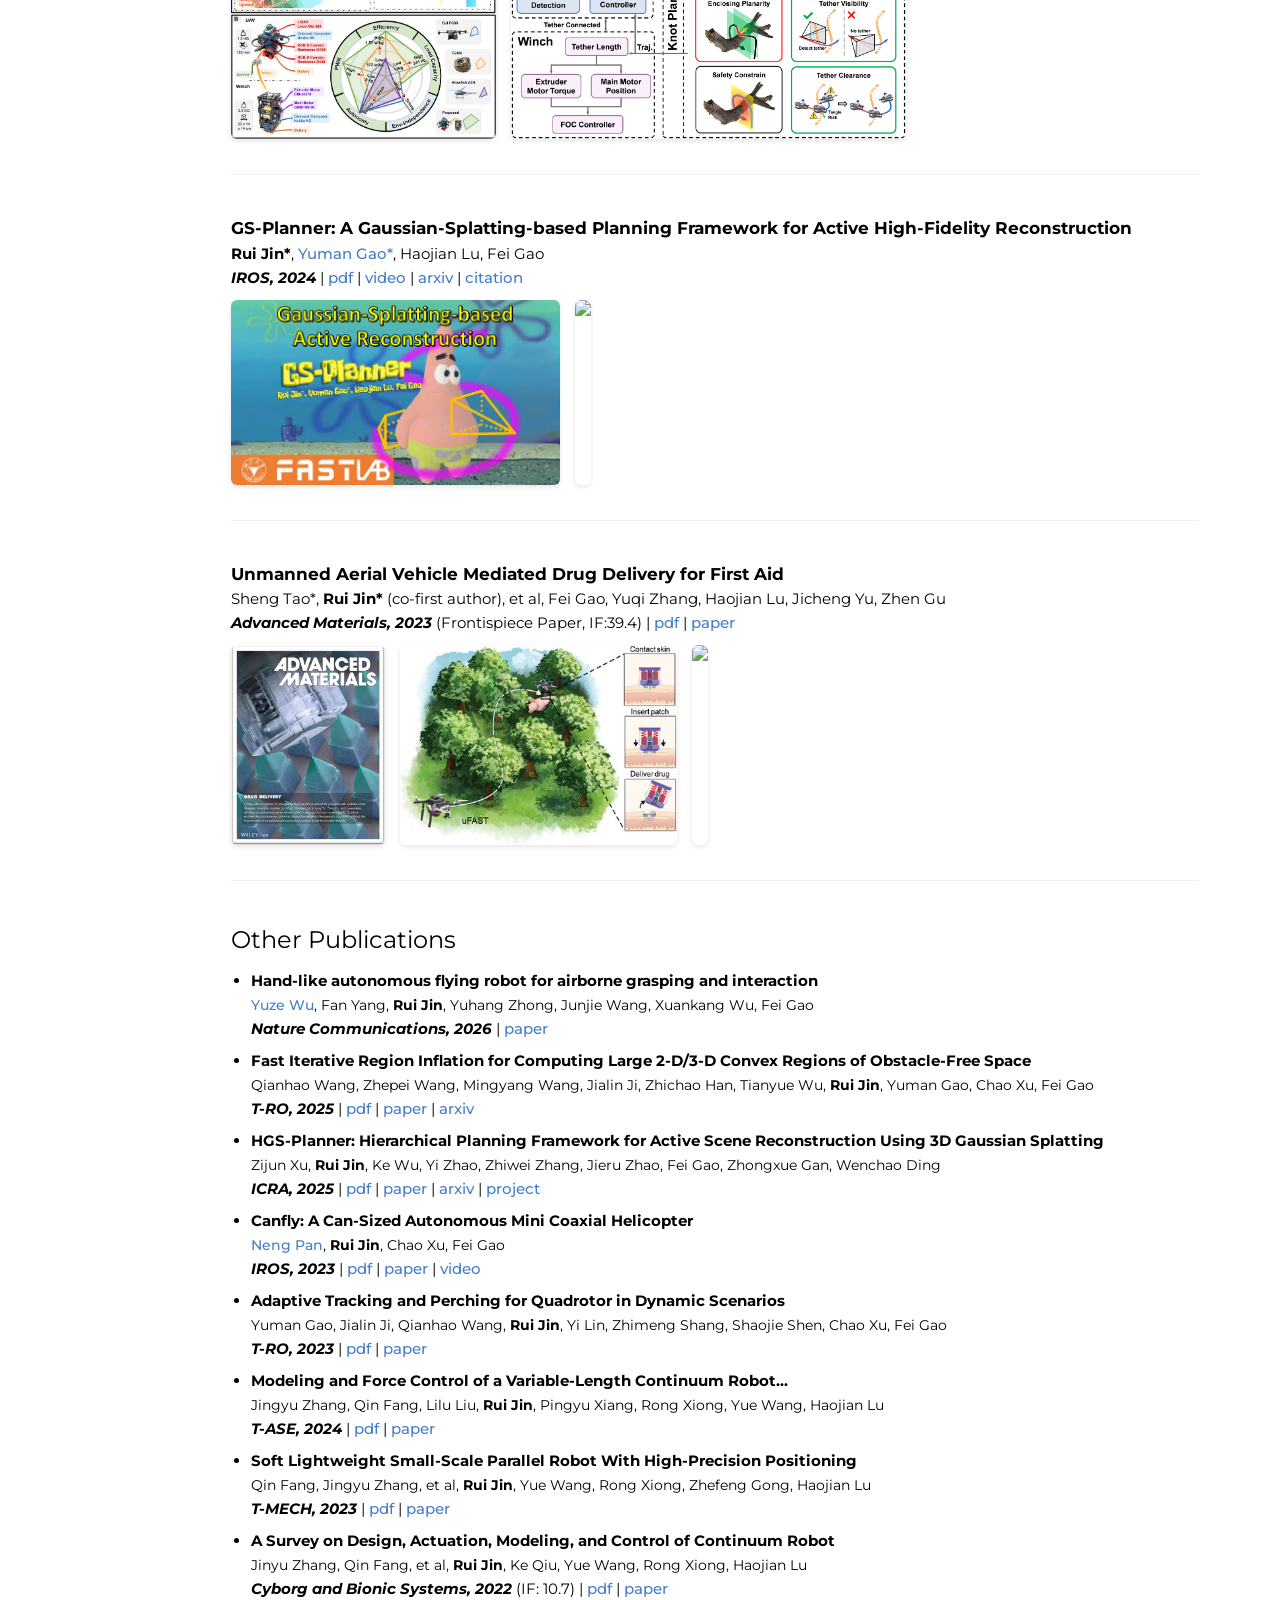
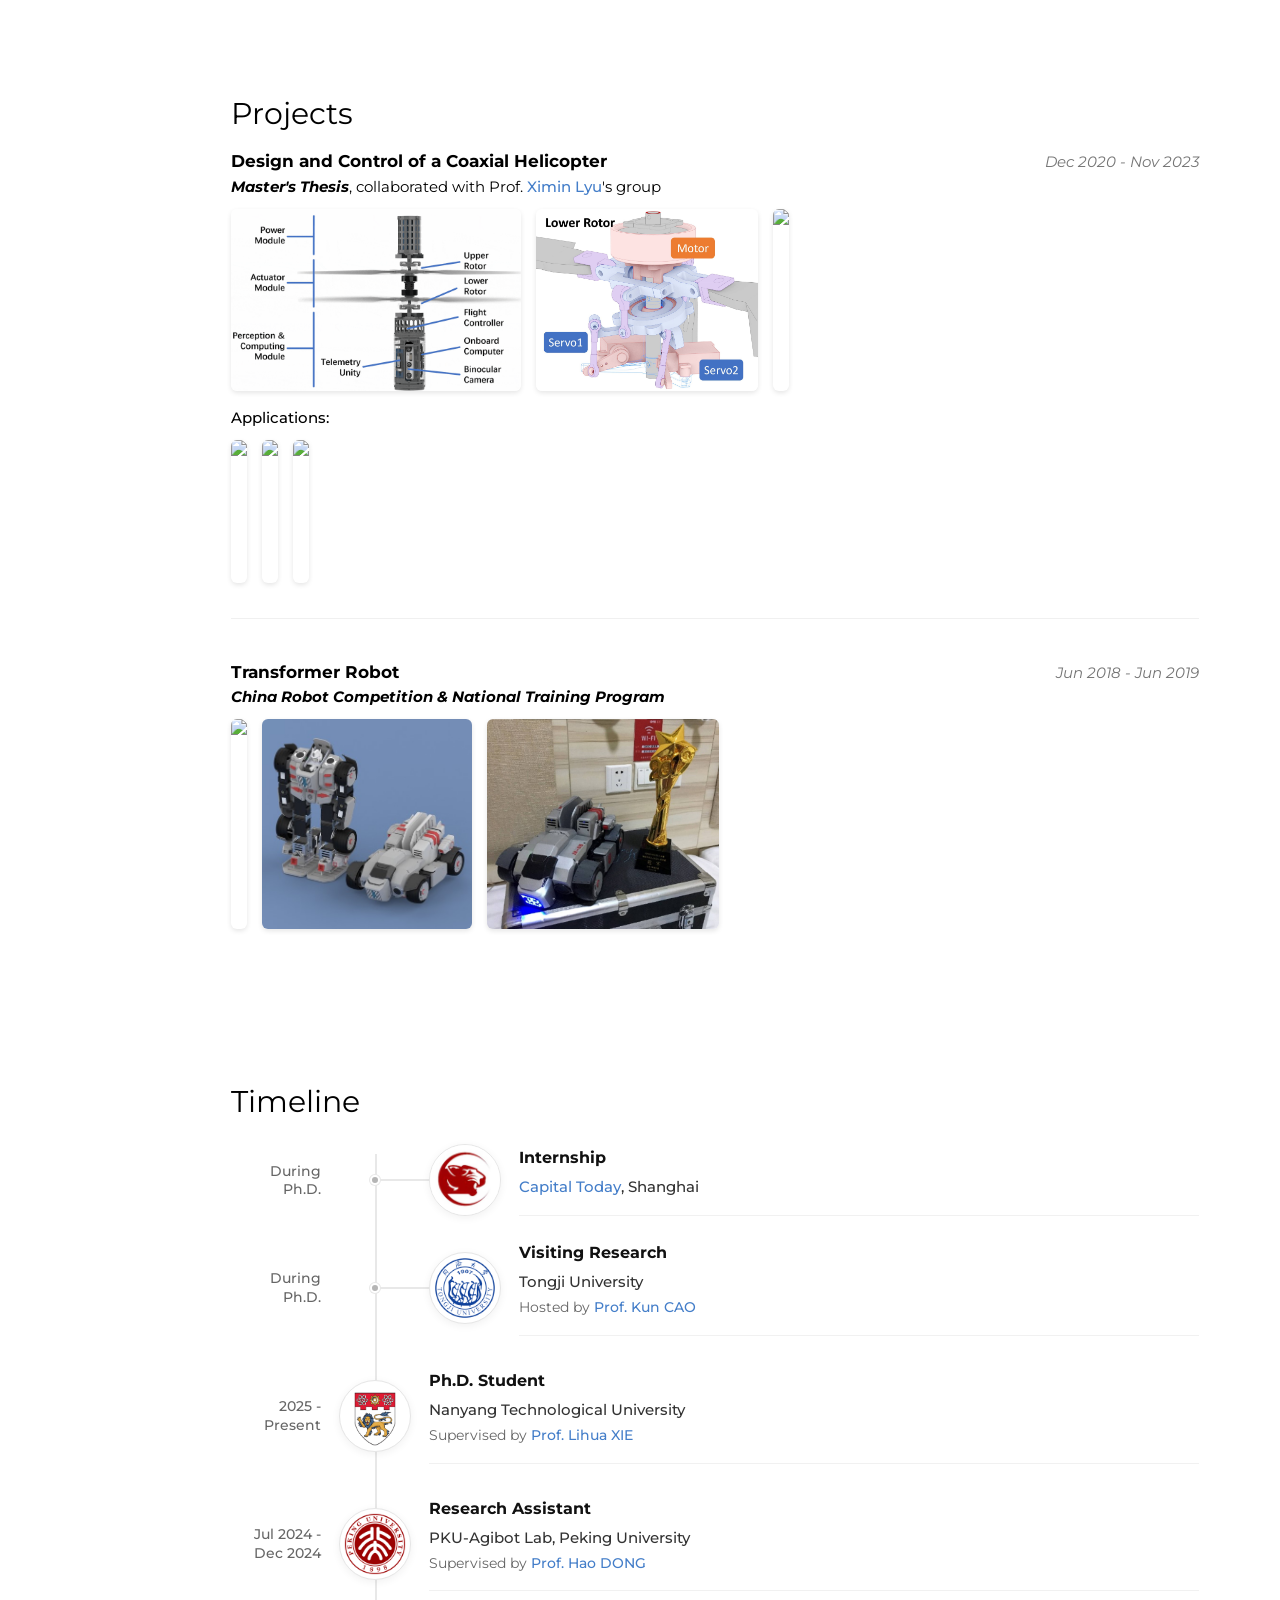
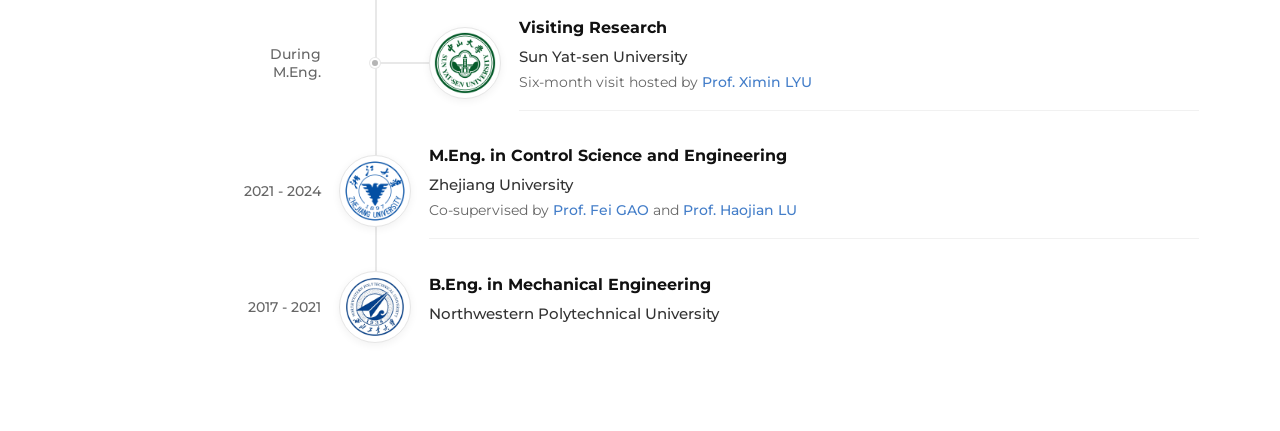
==== commit 712f6683: "Update profile and hide news section" ====
--- a/index.html
+++ b/index.html
@@ -280,7 +280,7 @@
   </div>
   <div class="w3-padding-64 w3-text-light-grey w3-large" style="font-weight:bold">
     <a href="#home" class="w3-bar-item w3-button" onclick="w3_close()">Home</a>
-    <a href="#news" class="w3-bar-item w3-button" onclick="w3_close()">News</a>
+    <!-- <a href="#news" class="w3-bar-item w3-button" onclick="w3_close()">News</a> -->
     <a href="#publications" class="w3-bar-item w3-button" onclick="w3_close()">Publications</a>
     <a href="#projects" class="w3-bar-item w3-button" onclick="w3_close()">Projects</a>
     <a href="#timeline" class="w3-bar-item w3-button" onclick="w3_close()">Timeline</a>
@@ -319,6 +319,7 @@
                 Welcome! I'm Rui JIN, currently a Ph.D. student at the School of Electrical and Electronic Engineering, 
                 Nanyang Technological University, 
                 supervised by <a href="https://dr.ntu.edu.sg/entities/person/Xie-Lihua/" class="paper-link">Prof. Lihua XIE</a>.
+                I am now a venture capital intern at <a href="https://capitaltoday.com/" class="paper-link">Capital Today</a>.
               </p>
               <p>
                 Previously, I worked as a research assistant at PKU-Agibot Lab, Peking University, 
@@ -326,7 +327,7 @@
                 I obtained my M.Eng. in Control Science and Engineering at Zhejiang University, 
                 where I was co-supervised by <a href="https://feigao-robotics.com/" class="paper-link">Prof. Fei GAO</a> and Prof. Haojian LU.
                 I received my B.Eng. in Mechanical Engineering from Northwestern Polytechnical University.
-                My research interests primarily lie in aerial robotics and autonomous navigation.
+                My research primarily focuses on aerial manipulation. I am also interested in venture capital investment in embodied AI, please feel free to reach out.
               </p>
             </div>
             
@@ -341,15 +342,16 @@
         </div>
       </div>
 
-      <div class="w3-container w3-padding-32" id="news">
+      <!-- <div class="w3-container w3-padding-32" id="news">
         <h2>News</h2>
         <ul class="custom-list">
+            <li>[2025/06] Started an internship at Capital Today.</li>
             <li>[2025/06] Started visiting research at Tongji University.</li>
             <li>[2025/01] Started my Ph.D. journey at Nanyang Technological University (NTU).</li>
             <li>[2024/07] Started as a research assistant at PKU-Agibot Lab.</li>
             <li>[2024/04] Graduated with a master's degree from ZJU.</li>
         </ul>
-      </div>
+      </div> -->
 
       <div class="w3-white w3-container w3-padding-32" id="publications">
           <h2>Publications</h2>
@@ -562,6 +564,20 @@
             <div class="timeline-date">During Ph.D.</div>
             <div class="timeline-branch" aria-hidden="true"></div>
             <div class="timeline-sub-content">
+              <div class="timeline-logo" style="--logo-scale: 1.08; --logo-x: -3px;">
+                <img src="images/logo/today.jpg" alt="Capital Today logo">
+              </div>
+              <div class="timeline-body">
+                <h3>Internship</h3>
+                <div class="timeline-org"><a href="https://capitaltoday.com/" class="paper-link">Capital Today</a>, Shanghai</div>
+              </div>
+            </div>
+          </article>
+
+          <article class="timeline-item timeline-sub">
+            <div class="timeline-date">During Ph.D.</div>
+            <div class="timeline-branch" aria-hidden="true"></div>
+            <div class="timeline-sub-content">
               <div class="timeline-logo" style="--logo-scale: 0.85;">
                 <img src="images/logo/tju.png" alt="Tongji University logo">
               </div>
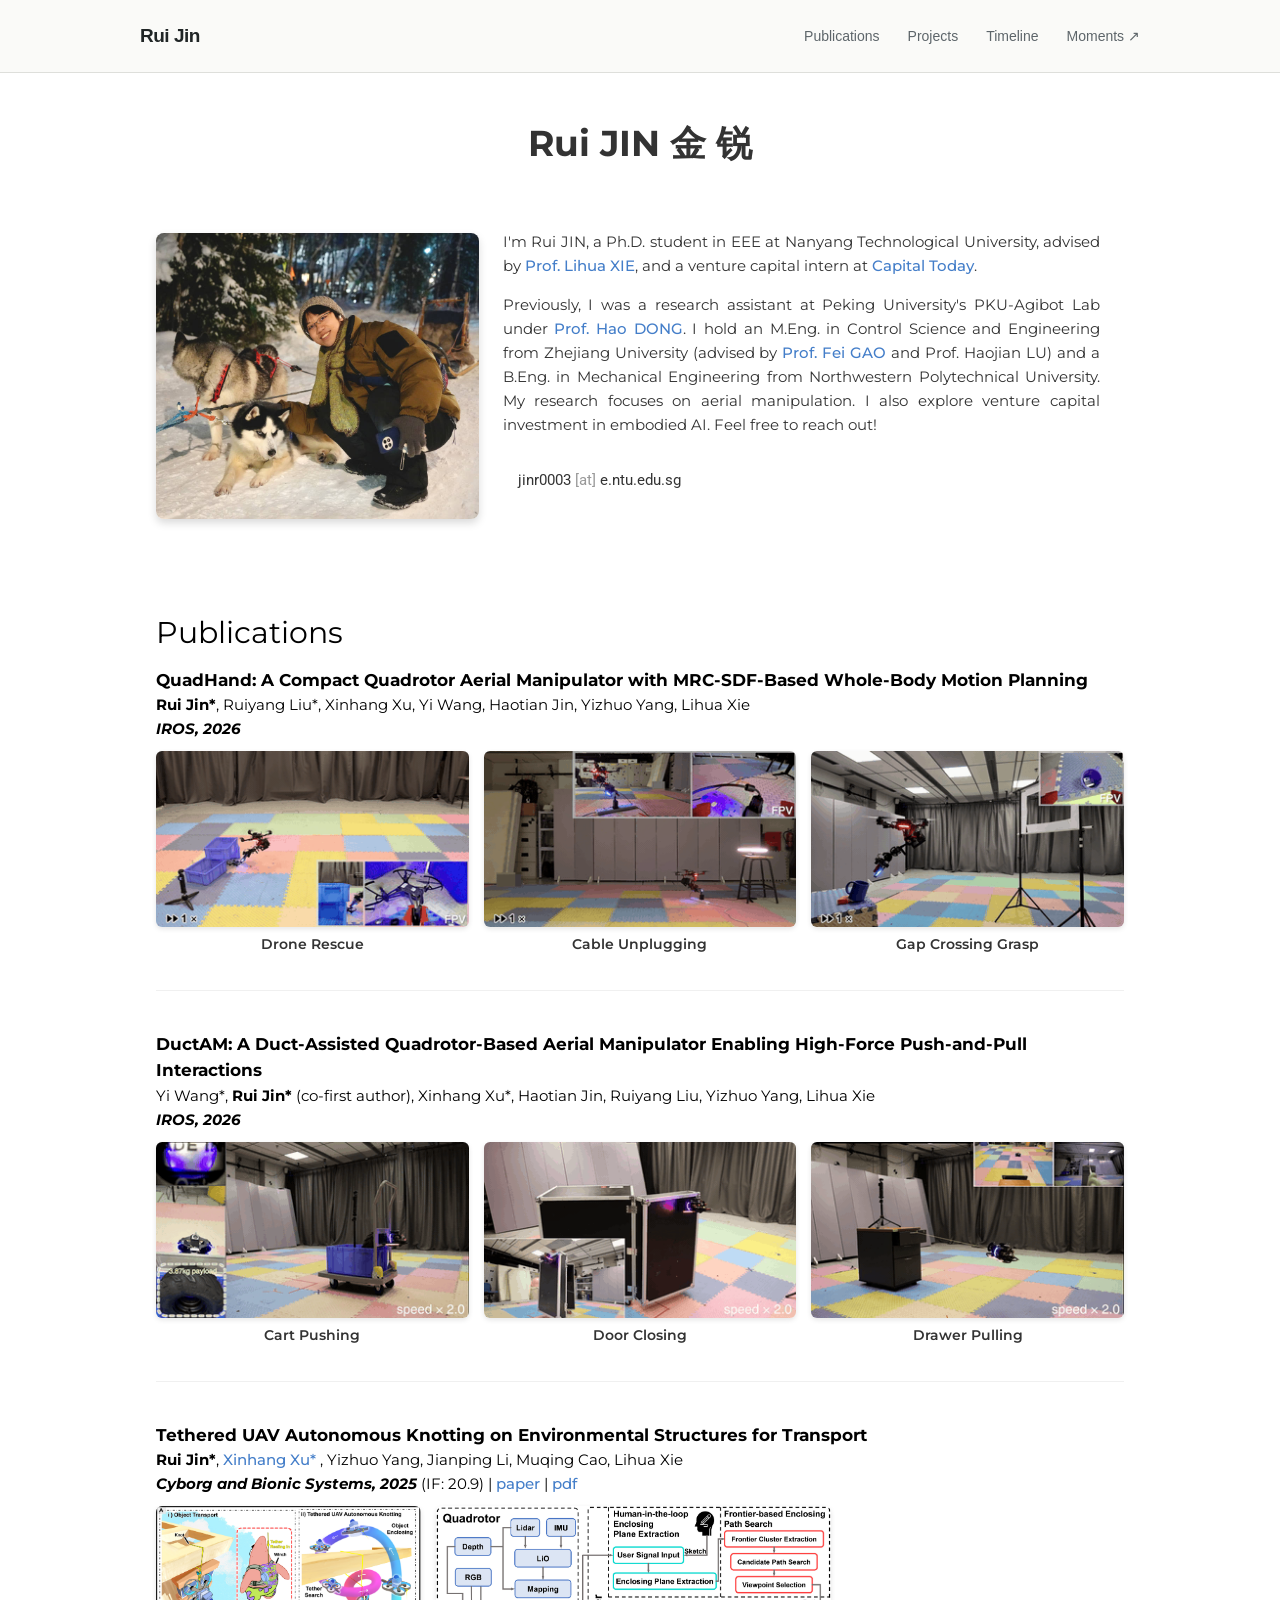
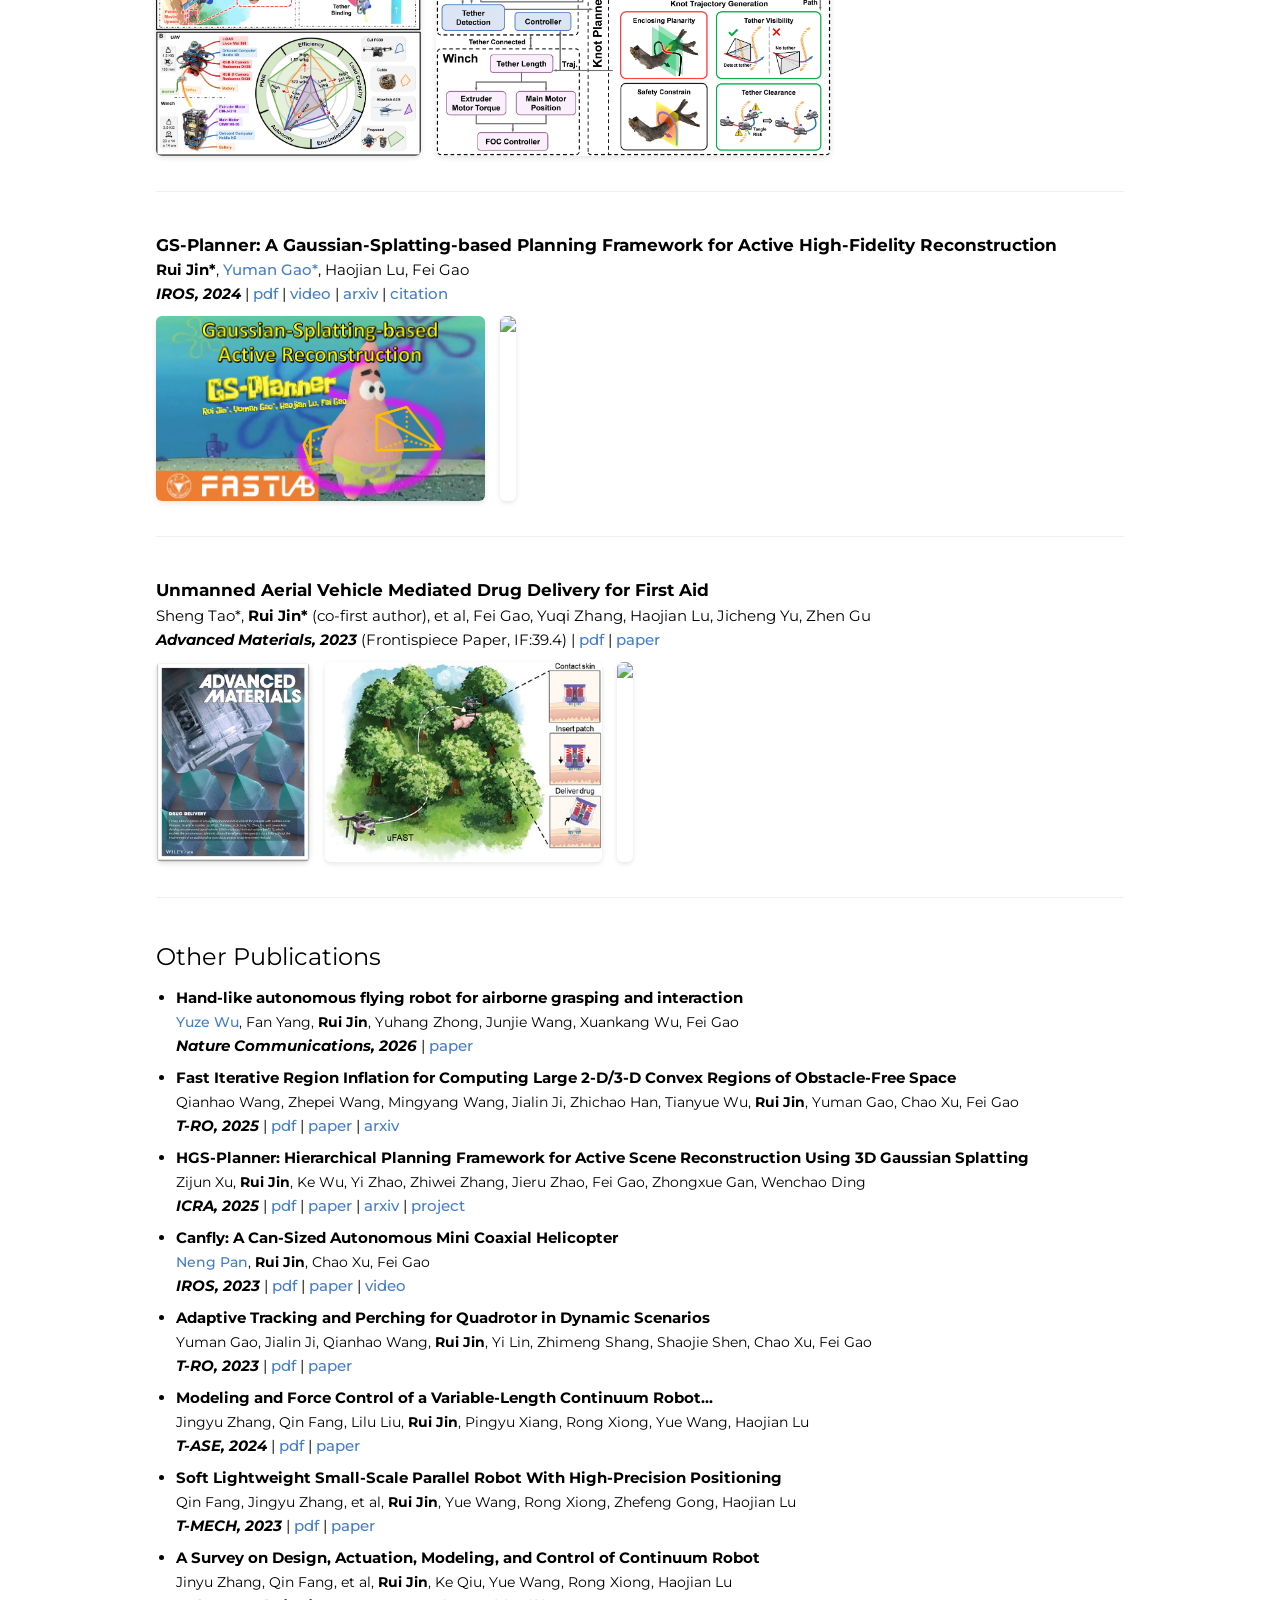
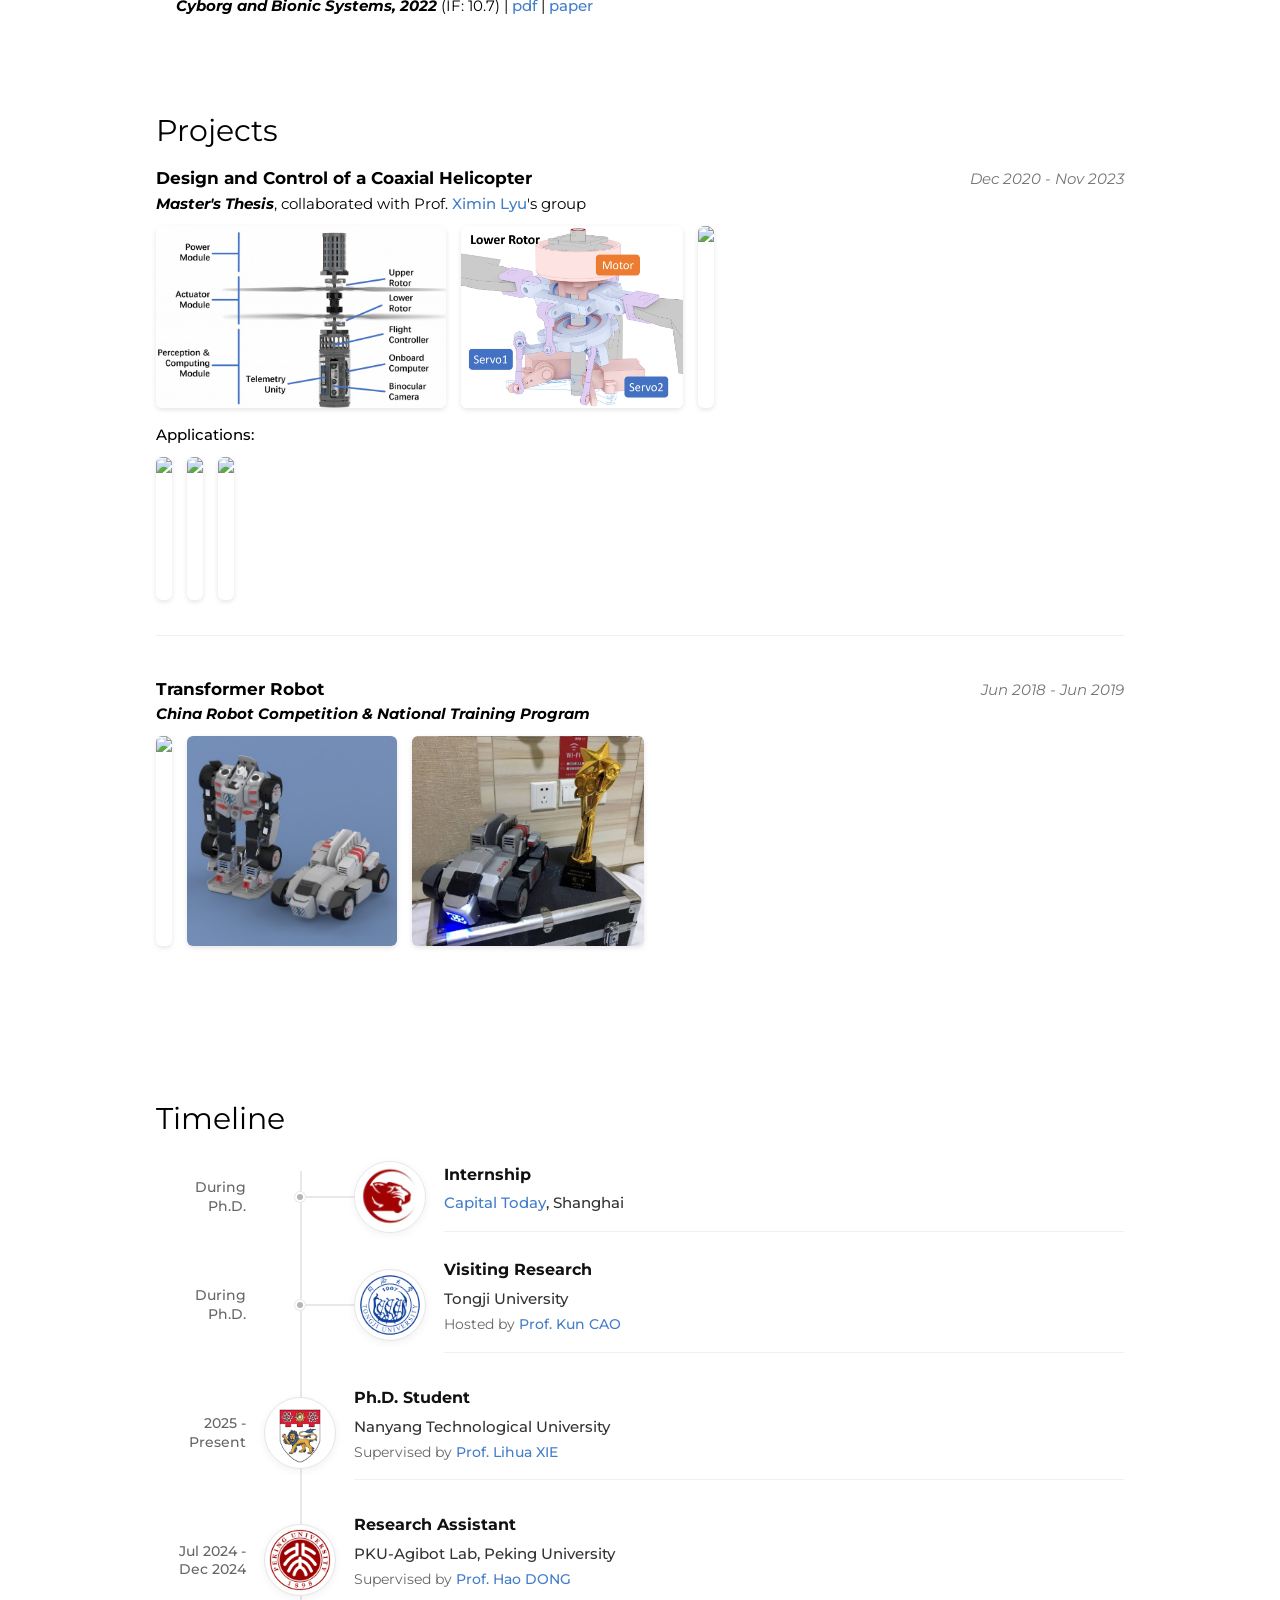
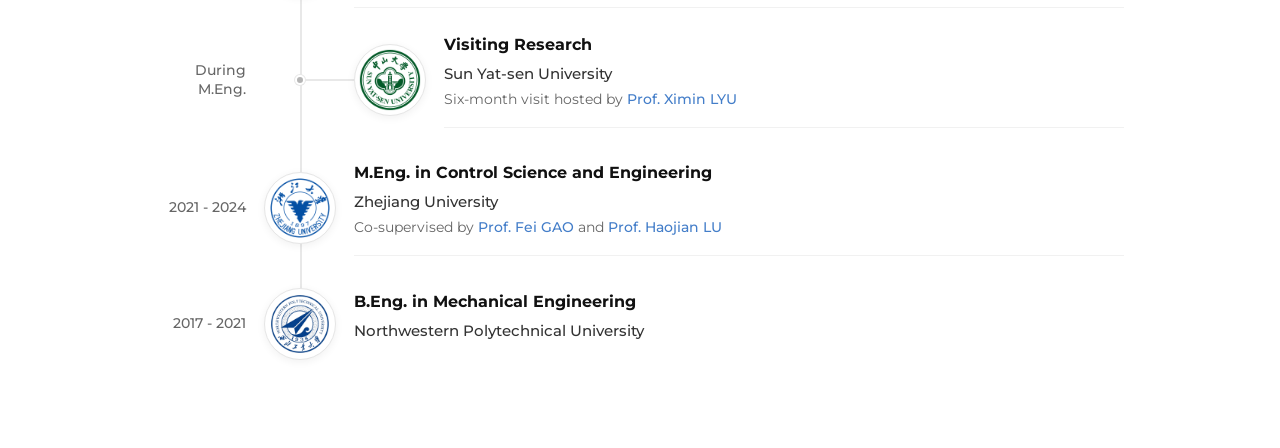
==== commit 37879d7e: "Replace homepage sidebar with responsive top navigation" ====
--- a/index.html
+++ b/index.html
@@ -13,14 +13,15 @@
   <link href="https://fonts.googleapis.com/css?family=Roboto:400,500,700&amp;display=swap" rel="stylesheet">
   <link href="https://fonts.googleapis.com/css?family=Montserrat:400,500,700&amp;display=swap" rel="stylesheet">
   <link rel="icon" type="image/png" href="images/icons.png">
+  <link rel="stylesheet" href="navigation.css">
+  <script src="navigation.js" defer></script>
 
   <style>
     /* 全局字体设置 */
     * { box-sizing: border-box; }
-    html { scroll-behavior: smooth; }
+    html { scroll-behavior: smooth; overflow-x: visible; }
     body, h1, h2, h3, h4, h5, h6, .w3-wide { font-family: "Montserrat", sans-serif; }
-    .w3-sidebar a { font-family: "Roboto", sans-serif; }
-    body { color: #333; line-height: 1.6; overflow-x: hidden; }
+    body { color: #333; line-height: 1.6; }
 
     /* 链接样式 */
     a { text-decoration: none; transition: opacity 0.2s ease; }
@@ -29,9 +30,8 @@
     .w3-content { width: 100%; }
     .section-container { width: 100%; }
 
-    /* 布局修正核心代码 */
-    /* 1. 默认状态（电脑）：侧边栏存在，主内容左边距 150px */
-    .main-content-wrapper { margin-left: 150px; }
+    /* Center the existing content below the top navigation. */
+    .main-content-wrapper { margin-left: 0; }
 
     /* NEW 标签样式 */
     .badge-new {
@@ -52,7 +52,7 @@
     }
     .demo-visuals {
         display: grid;
-        grid-template-columns: repeat(3, var(--demo-gif-width, 320px));
+        grid-template-columns: repeat(3, minmax(0, 1fr));
         justify-content: start;
     }
     .demo-visuals figure {
@@ -189,16 +189,10 @@
     #map { padding-top: 16px; padding-bottom: 32px; }
     .visitor-map-frame { width: 100%; max-width: 400px; margin: 0 auto; }
 
-    /* 2. 移动端状态（<992px）：侧边栏隐藏，主内容铺满 */
-    @media screen and (max-width: 992px) {
-        .main-content-wrapper { margin-left: 0 !important; }
-        .w3-sidebar { display: none; }
-    }
-
     @media screen and (max-width: 700px) {
         .w3-container { padding-left: 18px; padding-right: 18px; }
         .w3-container, .w3-row, .w3-col { max-width: 100%; min-width: 0; }
-        .w3-main, .w3-content { max-width: 100%; overflow-x: hidden; }
+        .w3-main, .w3-content { max-width: 100%; }
         .w3-row { margin-left: 0; margin-right: 0; }
         .w3-col { float: none !important; width: 100% !important; }
         #home .w3-col, #home p, #home img { max-width: 100%; }
@@ -274,32 +268,21 @@
 
 <body>
 
-<nav class="w3-sidebar w3-bar-block w3-black w3-collapse" style="z-index:3;width:150px; left:0; top:0;" id="mySidebar">
-  <div class="w3-container w3-display-container w3-padding-16">
-    <h3><b>RUI</b></h3>
+<header class="homepage-header">
+  <div class="homepage-header-inner">
+    <a class="homepage-wordmark" href="#home" aria-label="Rui Jin — Home">Rui Jin</a>
+    <button class="homepage-menu-toggle" type="button" aria-expanded="false" aria-controls="homepage-navigation" hidden>Menu</button>
+    <nav class="homepage-navigation" id="homepage-navigation" aria-label="Main navigation">
+      <a href="#publications">Publications</a>
+      <a href="#projects">Projects</a>
+      <a href="#timeline">Timeline</a>
+      <a href="interests.html">Moments <span aria-hidden="true">↗</span></a>
+    </nav>
   </div>
-  <div class="w3-padding-64 w3-text-light-grey w3-large" style="font-weight:bold">
-    <a href="#home" class="w3-bar-item w3-button" onclick="w3_close()">Home</a>
-    <!-- <a href="#news" class="w3-bar-item w3-button" onclick="w3_close()">News</a> -->
-    <a href="#publications" class="w3-bar-item w3-button" onclick="w3_close()">Publications</a>
-    <a href="#projects" class="w3-bar-item w3-button" onclick="w3_close()">Projects</a>
-    <a href="#timeline" class="w3-bar-item w3-button" onclick="w3_close()">Timeline</a>
-    <!-- <a href="#award" class="w3-bar-item w3-button" onclick="w3_close()">Awards</a> -->
-    <a href="interests.html" class="w3-bar-item w3-button" onclick="w3_close()">Moments</a>
-  </div>
-</nav>
-
-<header class="w3-bar w3-top w3-hide-large w3-black w3-xlarge">
-  <div class="w3-bar-item w3-padding-24">RUI</div>
-  <a href="javascript:void(0)" class="w3-bar-item w3-button w3-padding-24 w3-right" onclick="w3_open()"><b>≡</b></a>
 </header>
 
-<div class="w3-overlay w3-hide-large" onclick="w3_close()" style="cursor:pointer" title="close side menu" id="myOverlay"></div>
-
 <div class="w3-main main-content-wrapper">
 
-  <div class="w3-hide-large" style="margin-top:83px"></div>
-  
   <div class="w3-content" style="max-width:1000px">
 
 
@@ -316,18 +299,17 @@
           <div class="w3-col m8 w3-padding-large">
             <div class="w3-justify">
               <p>
-                Welcome! I'm Rui JIN, currently a Ph.D. student at the School of Electrical and Electronic Engineering, 
-                Nanyang Technological University, 
-                supervised by <a href="https://dr.ntu.edu.sg/entities/person/Xie-Lihua/" class="paper-link">Prof. Lihua XIE</a>.
-                I am now a venture capital intern at <a href="https://capitaltoday.com/" class="paper-link">Capital Today</a>.
+                I'm Rui JIN, a Ph.D. student in EEE at Nanyang Technological University,
+                advised by <a href="https://dr.ntu.edu.sg/entities/person/Xie-Lihua/" class="paper-link">Prof. Lihua XIE</a>,
+                and a venture capital intern at <a href="https://capitaltoday.com/" class="paper-link">Capital Today</a>.
               </p>
               <p>
-                Previously, I worked as a research assistant at PKU-Agibot Lab, Peking University, 
-                supervised by <a href="https://zsdonghao.github.io/" class="paper-link">Prof. Hao DONG</a>.
-                I obtained my M.Eng. in Control Science and Engineering at Zhejiang University, 
-                where I was co-supervised by <a href="https://feigao-robotics.com/" class="paper-link">Prof. Fei GAO</a> and Prof. Haojian LU.
-                I received my B.Eng. in Mechanical Engineering from Northwestern Polytechnical University.
-                My research primarily focuses on aerial manipulation. I am also interested in venture capital investment in embodied AI, please feel free to reach out.
+                Previously, I was a research assistant at Peking University's PKU-Agibot Lab under
+                <a href="https://zsdonghao.github.io/" class="paper-link">Prof. Hao DONG</a>.
+                I hold an M.Eng. in Control Science and Engineering from Zhejiang University
+                (advised by <a href="https://feigao-robotics.com/" class="paper-link">Prof. Fei GAO</a> and Prof. Haojian LU)
+                and a B.Eng. in Mechanical Engineering from Northwestern Polytechnical University.
+                My research focuses on aerial manipulation. I also explore venture capital investment in embodied AI. Feel free to reach out!
               </p>
             </div>
             
@@ -679,16 +661,7 @@
       </div>
 
 
-  </div> </div> <script>
-function w3_open() {
-  document.getElementById("mySidebar").style.display = "block";
-  document.getElementById("myOverlay").style.display = "block";
-}
-function w3_close() {
-  document.getElementById("mySidebar").style.display = "none";
-  document.getElementById("myOverlay").style.display = "none";
-}
-</script>
+  </div> </div>
 
 </body>
 </html>
--- a/navigation.css
+++ b/navigation.css
@@ -0,0 +1,60 @@
+/* Loaded only by the original homepage; the rest of its styling is unchanged. */
+html { scroll-padding-top: calc(var(--homepage-header-height, 73px) + 20px); }
+
+.homepage-header {
+  position: sticky;
+  top: 0;
+  z-index: 10;
+  background: #fafaf8;
+  border-bottom: 1px solid #dedfdb;
+  color: #202526;
+  font-family: -apple-system, BlinkMacSystemFont, "Segoe UI", Arial, sans-serif;
+}
+.homepage-header:not(.menu-enabled) { position: static; }
+.homepage-header-inner {
+  width: min(1000px, calc(100% - 40px));
+  min-height: 72px;
+  margin-inline: auto;
+  display: flex;
+  flex-wrap: wrap;
+  align-items: center;
+  justify-content: space-between;
+  gap: 24px;
+}
+.homepage-header .homepage-wordmark {
+  color: #202526;
+  font-size: 19px;
+  font-weight: 650;
+  letter-spacing: -.5px;
+  white-space: nowrap;
+}
+.homepage-navigation { display: flex; flex-wrap: wrap; align-items: center; gap: 28px; }
+.homepage-navigation a { color: #5d656a; padding-block: 12px; font-size: 14px; font-weight: 500; }
+.homepage-header a { text-decoration: none; }
+.homepage-header a:hover { color: #35617f; opacity: 1; text-decoration: underline; text-underline-offset: 4px; }
+.homepage-header :focus-visible { outline: 3px solid #35617f; outline-offset: 5px; border-radius: 3px; }
+.homepage-menu-toggle {
+  border: 1px solid #dedfdb;
+  border-radius: 6px;
+  background: transparent;
+  color: #202526;
+  padding: 7px 12px;
+  font: inherit;
+  font-size: 14px;
+  cursor: pointer;
+}
+.homepage-menu-toggle[hidden] { display: none !important; }
+
+@media (max-width: 620px) {
+  .homepage-header-inner { min-height: 64px; gap: 0 16px; }
+  .homepage-header .homepage-wordmark { min-height: 64px; display: flex; align-items: center; }
+  .homepage-navigation { width: 100%; justify-content: space-between; gap: 10px; padding-bottom: 8px; }
+  .homepage-navigation a { font-size: 13px; padding-block: 10px; }
+  .menu-enabled .homepage-navigation { display: none; }
+  .menu-enabled .homepage-navigation.is-open { display: flex; }
+}
+
+@media (prefers-reduced-motion: reduce) {
+  html { scroll-behavior: auto !important; }
+  .homepage-header a { transition: none; }
+}
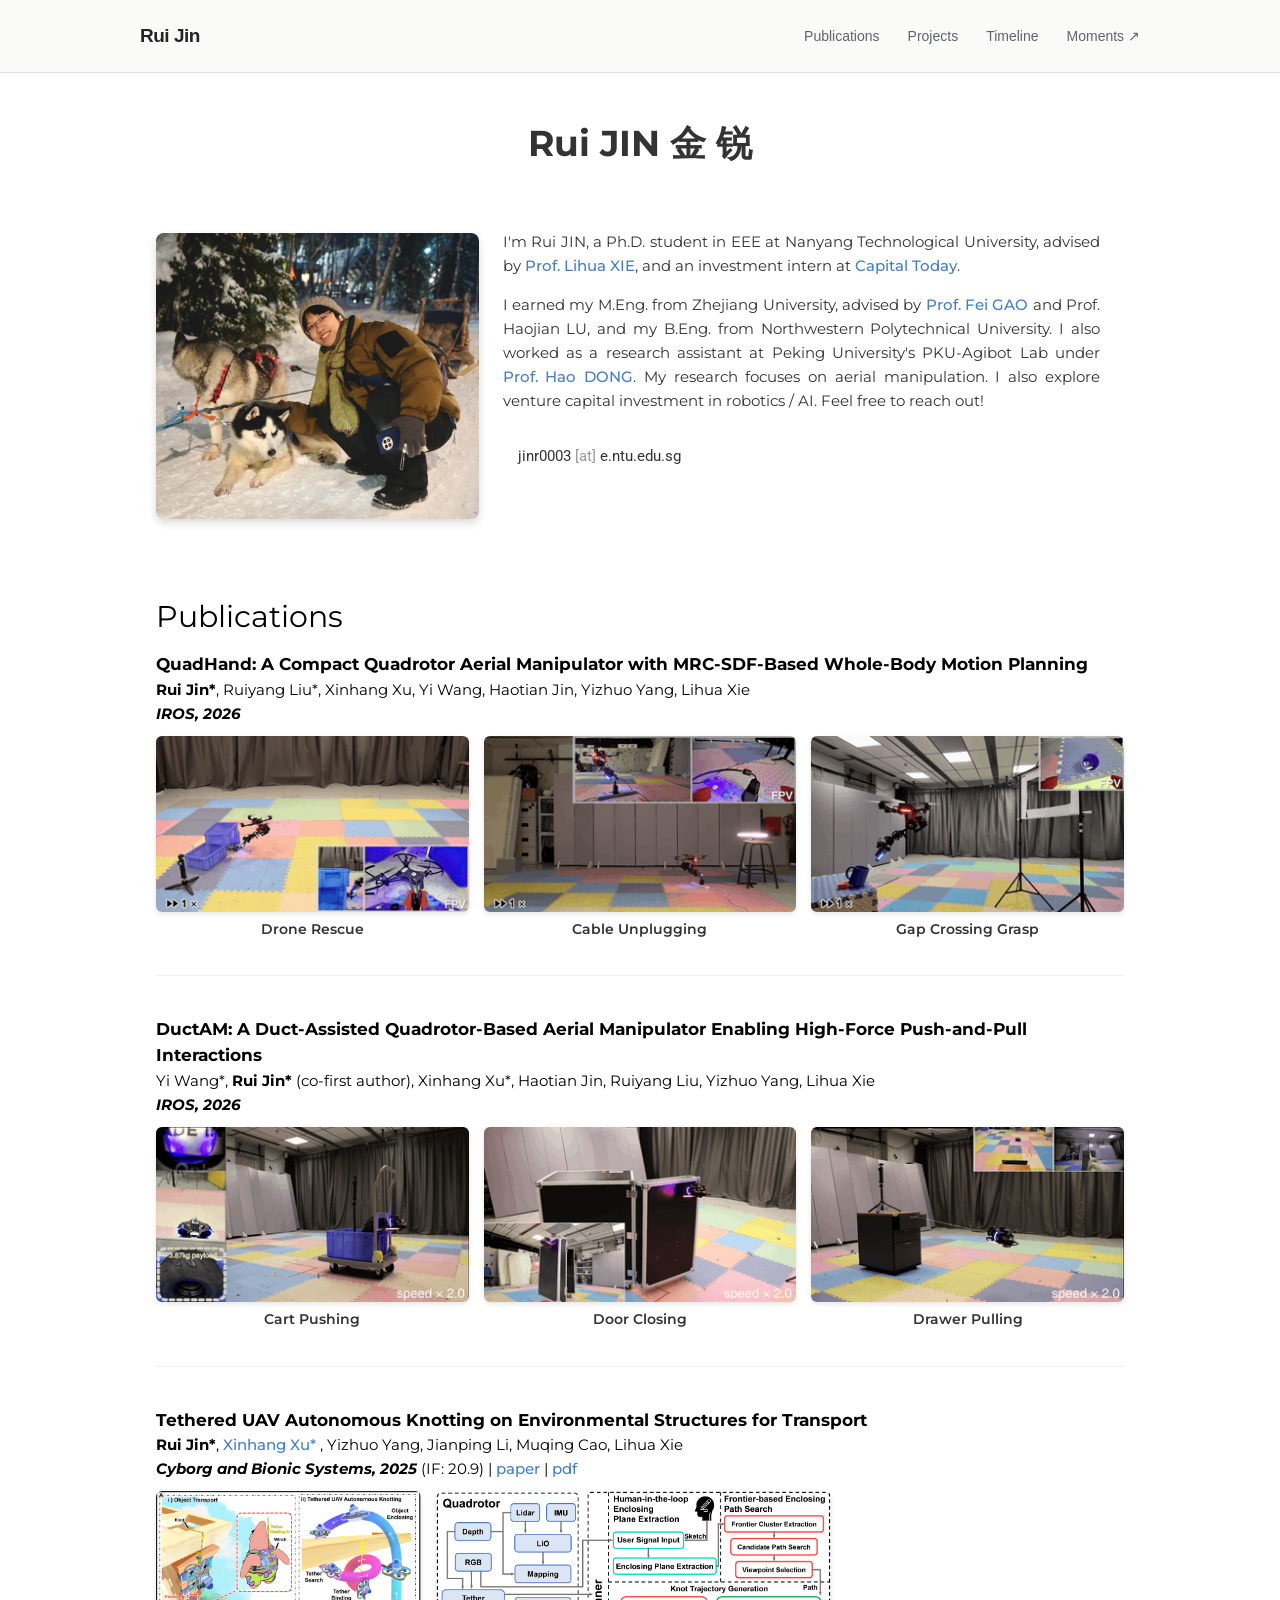
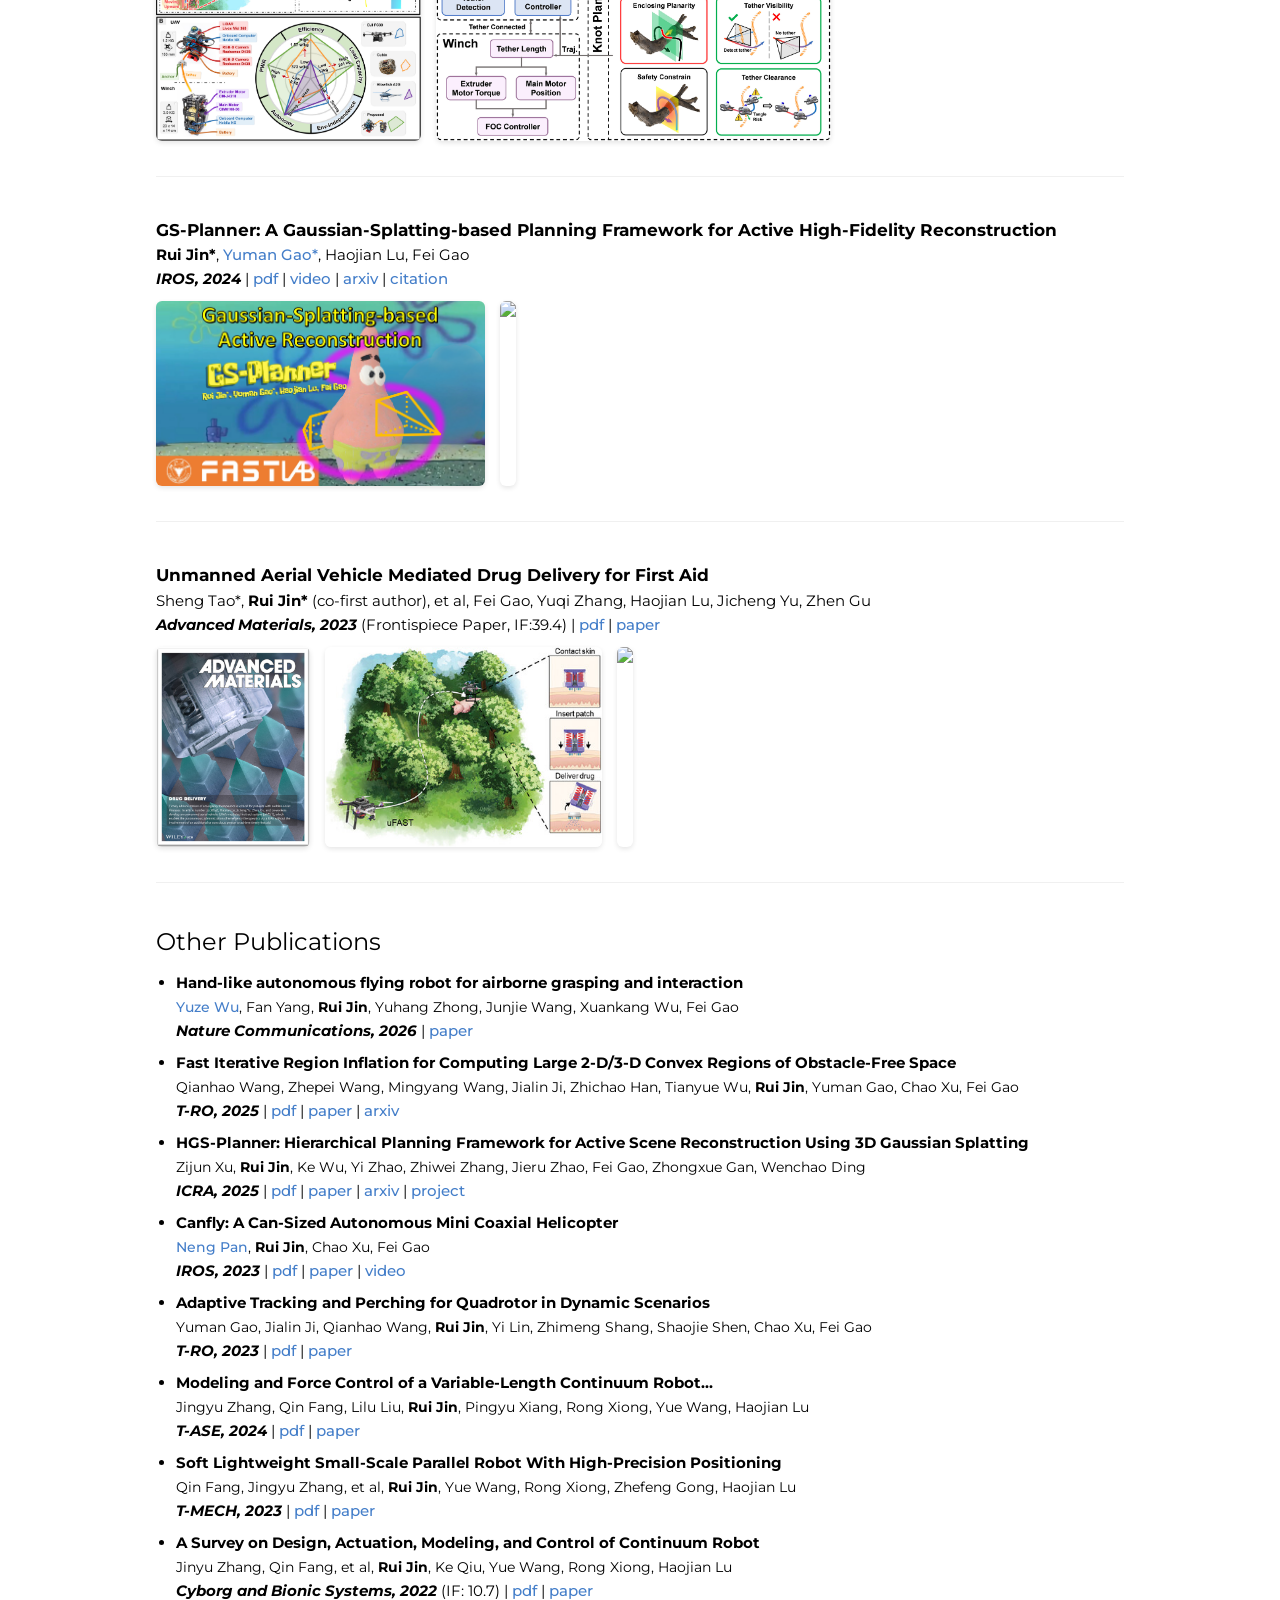
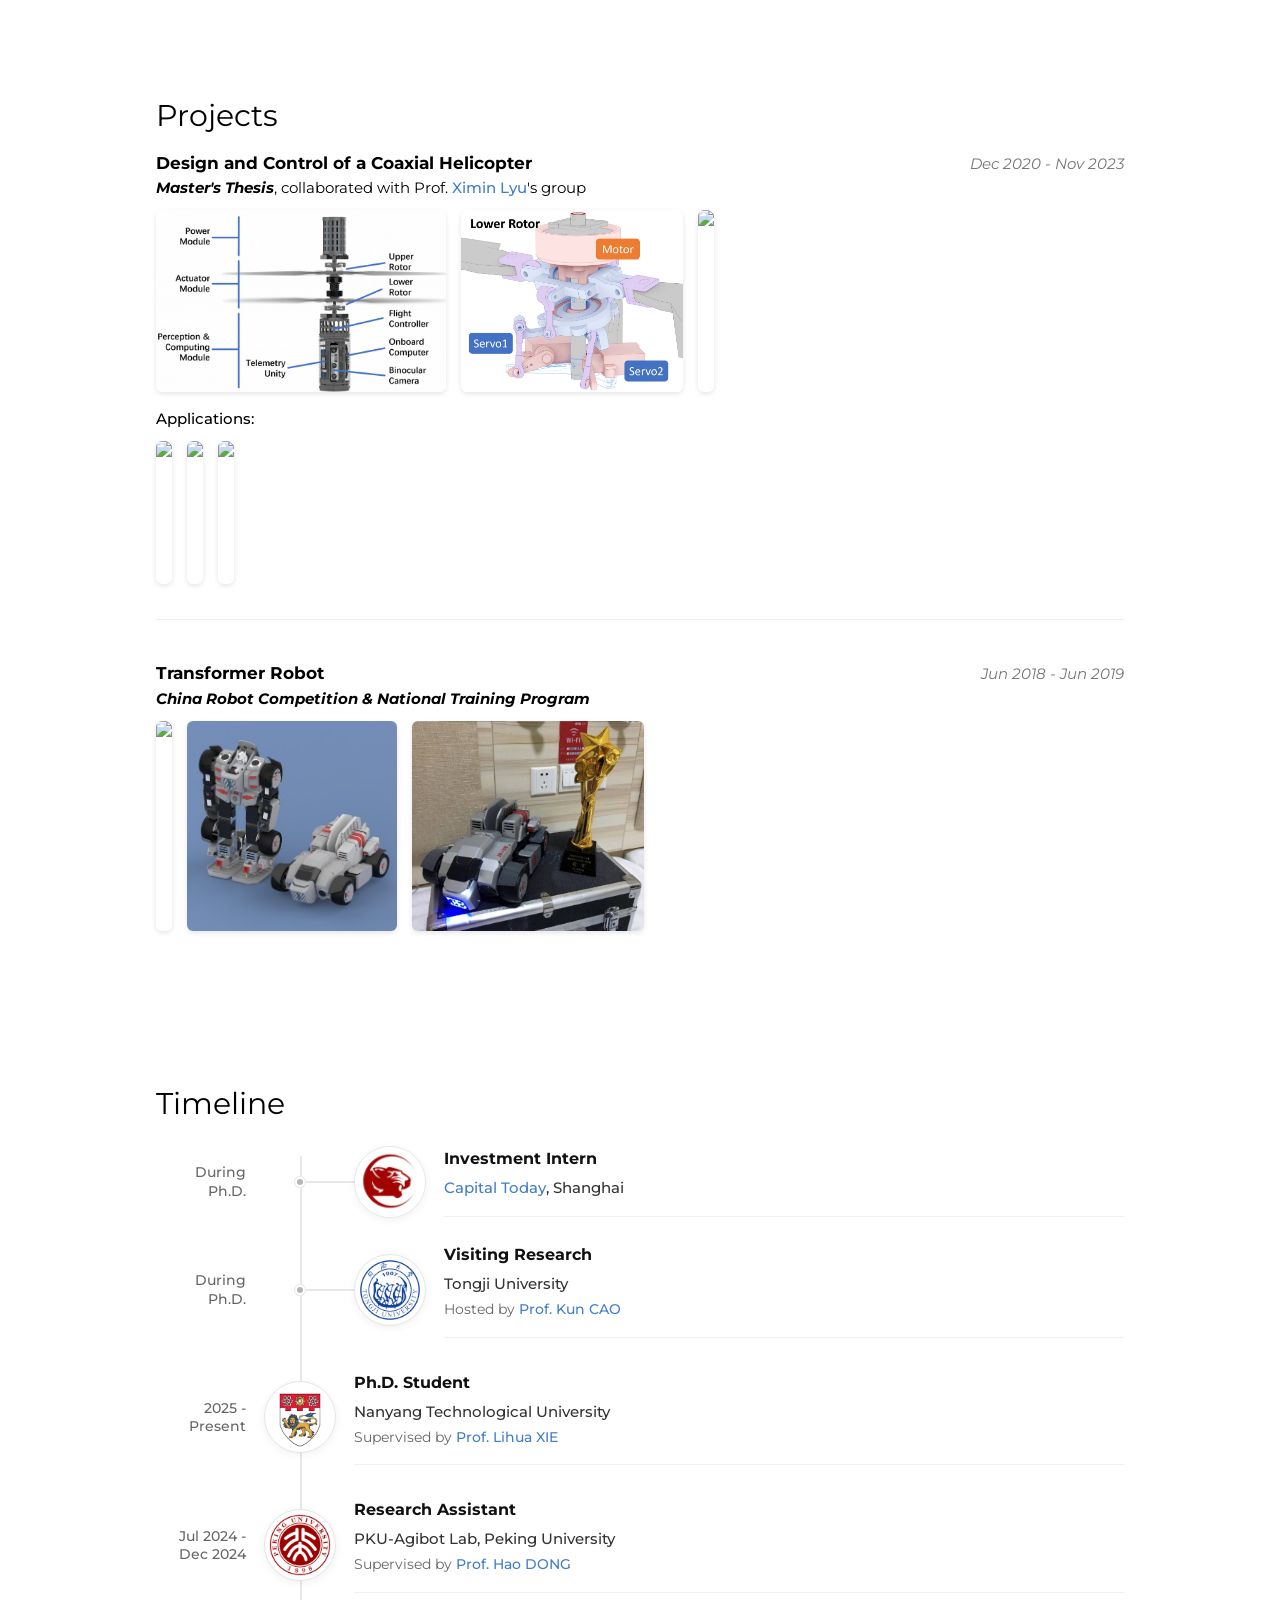
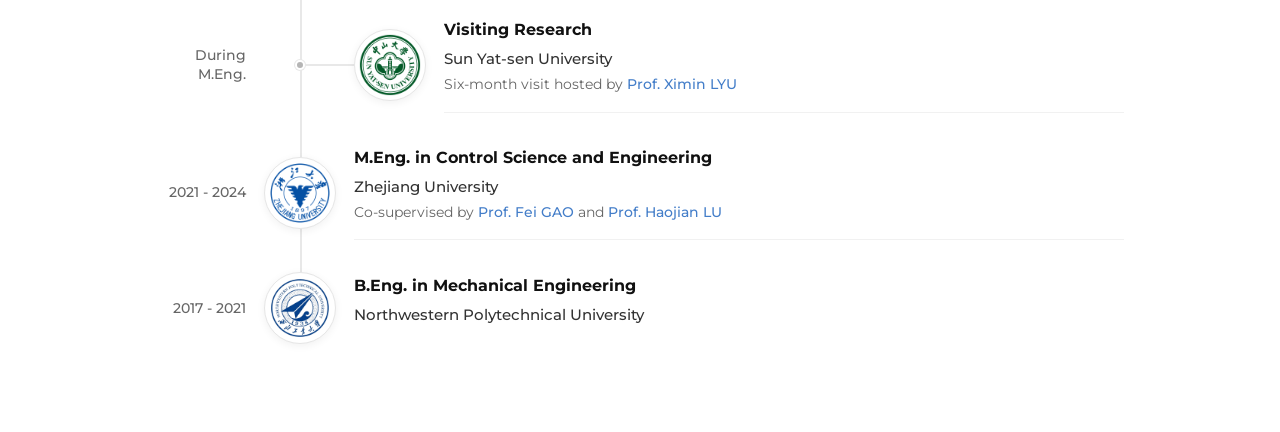
==== commit 9b5f370d: "Refine profile bio and investment internship title" ====
--- a/index.html
+++ b/index.html
@@ -301,15 +301,15 @@
               <p>
                 I'm Rui JIN, a Ph.D. student in EEE at Nanyang Technological University,
                 advised by <a href="https://dr.ntu.edu.sg/entities/person/Xie-Lihua/" class="paper-link">Prof. Lihua XIE</a>,
-                and a venture capital intern at <a href="https://capitaltoday.com/" class="paper-link">Capital Today</a>.
+                and an investment intern at <a href="https://capitaltoday.com/" class="paper-link">Capital Today</a>.
               </p>
               <p>
-                Previously, I was a research assistant at Peking University's PKU-Agibot Lab under
+                I earned my M.Eng. from Zhejiang University, advised by
+                <a href="https://feigao-robotics.com/" class="paper-link">Prof. Fei GAO</a> and Prof. Haojian LU,
+                and my B.Eng. from Northwestern Polytechnical University.
+                I also worked as a research assistant at Peking University's PKU-Agibot Lab under
                 <a href="https://zsdonghao.github.io/" class="paper-link">Prof. Hao DONG</a>.
-                I hold an M.Eng. in Control Science and Engineering from Zhejiang University
-                (advised by <a href="https://feigao-robotics.com/" class="paper-link">Prof. Fei GAO</a> and Prof. Haojian LU)
-                and a B.Eng. in Mechanical Engineering from Northwestern Polytechnical University.
-                My research focuses on aerial manipulation. I also explore venture capital investment in embodied AI. Feel free to reach out!
+                My research focuses on aerial manipulation. I also explore venture capital investment in robotics / AI. Feel free to reach out!
               </p>
             </div>
             
@@ -550,7 +550,7 @@
                 <img src="images/logo/today.jpg" alt="Capital Today logo">
               </div>
               <div class="timeline-body">
-                <h3>Internship</h3>
+                <h3>Investment Intern</h3>
                 <div class="timeline-org"><a href="https://capitaltoday.com/" class="paper-link">Capital Today</a>, Shanghai</div>
               </div>
             </div>
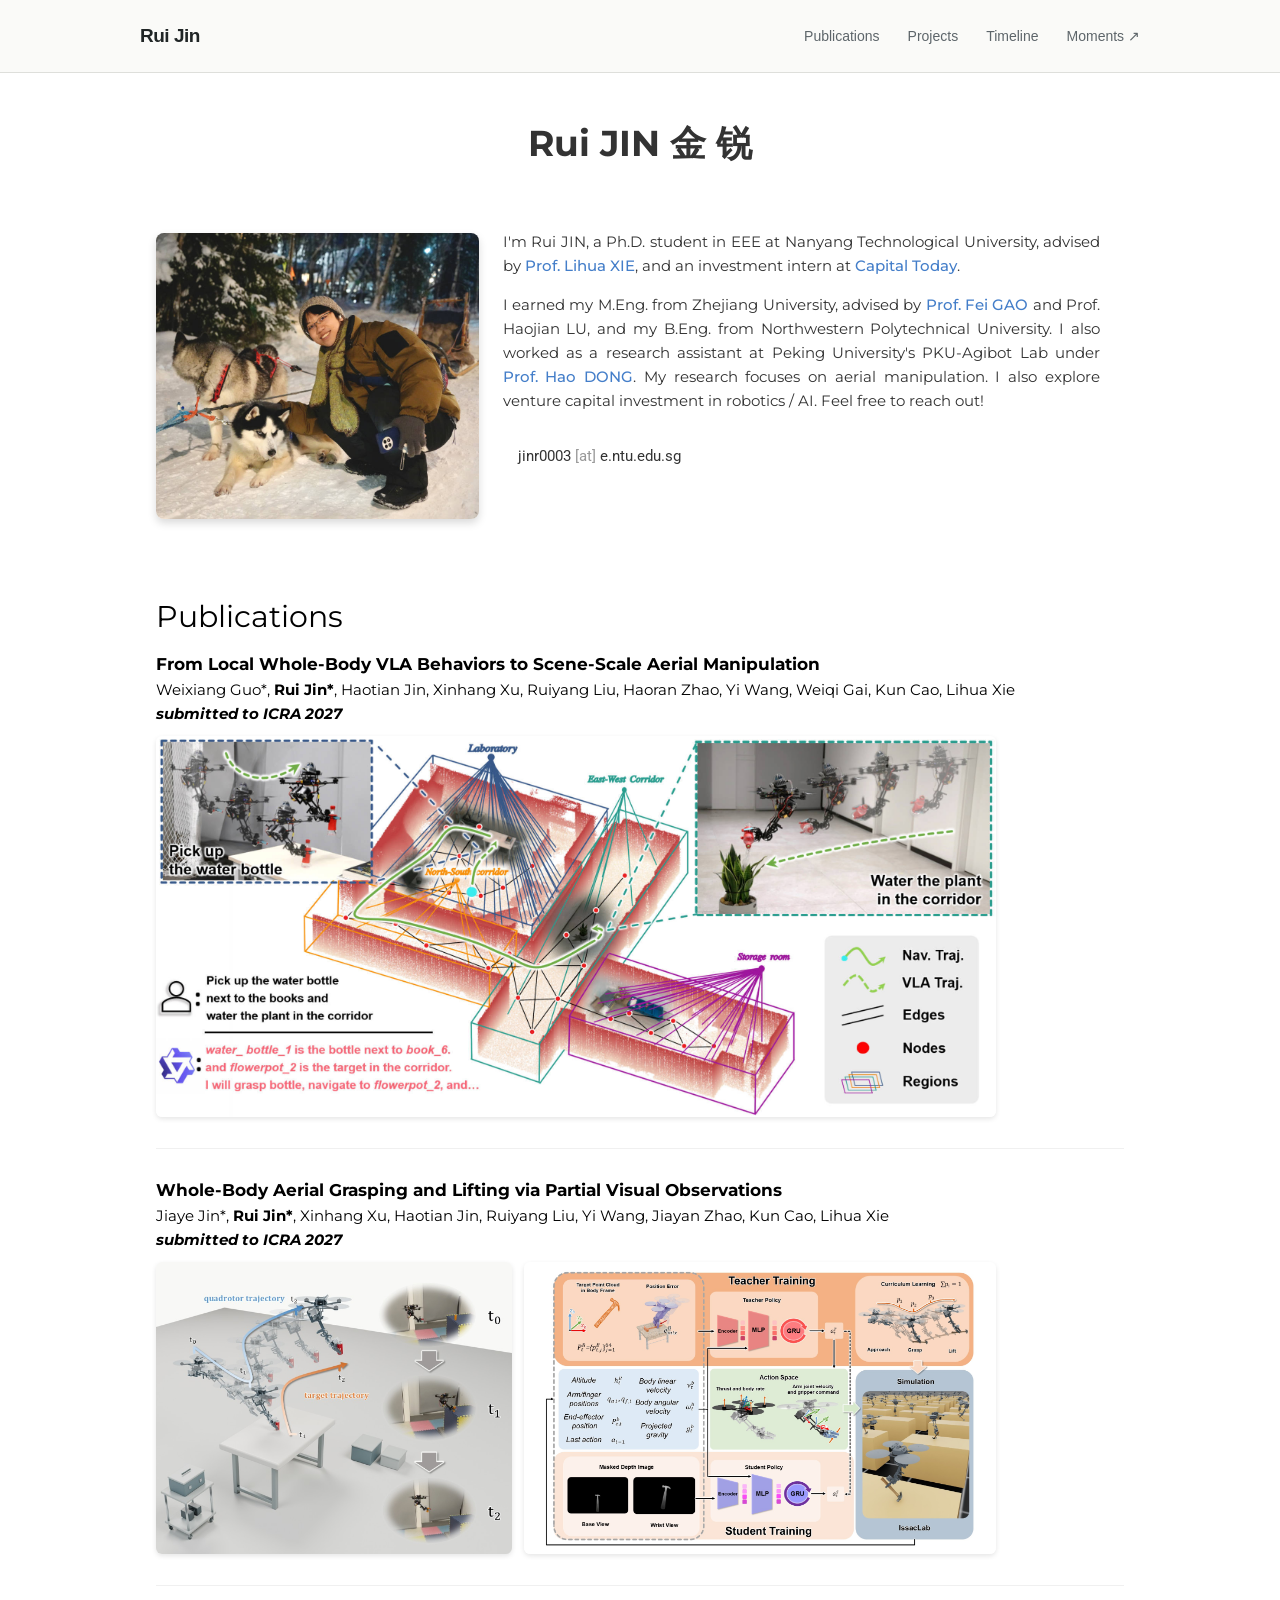
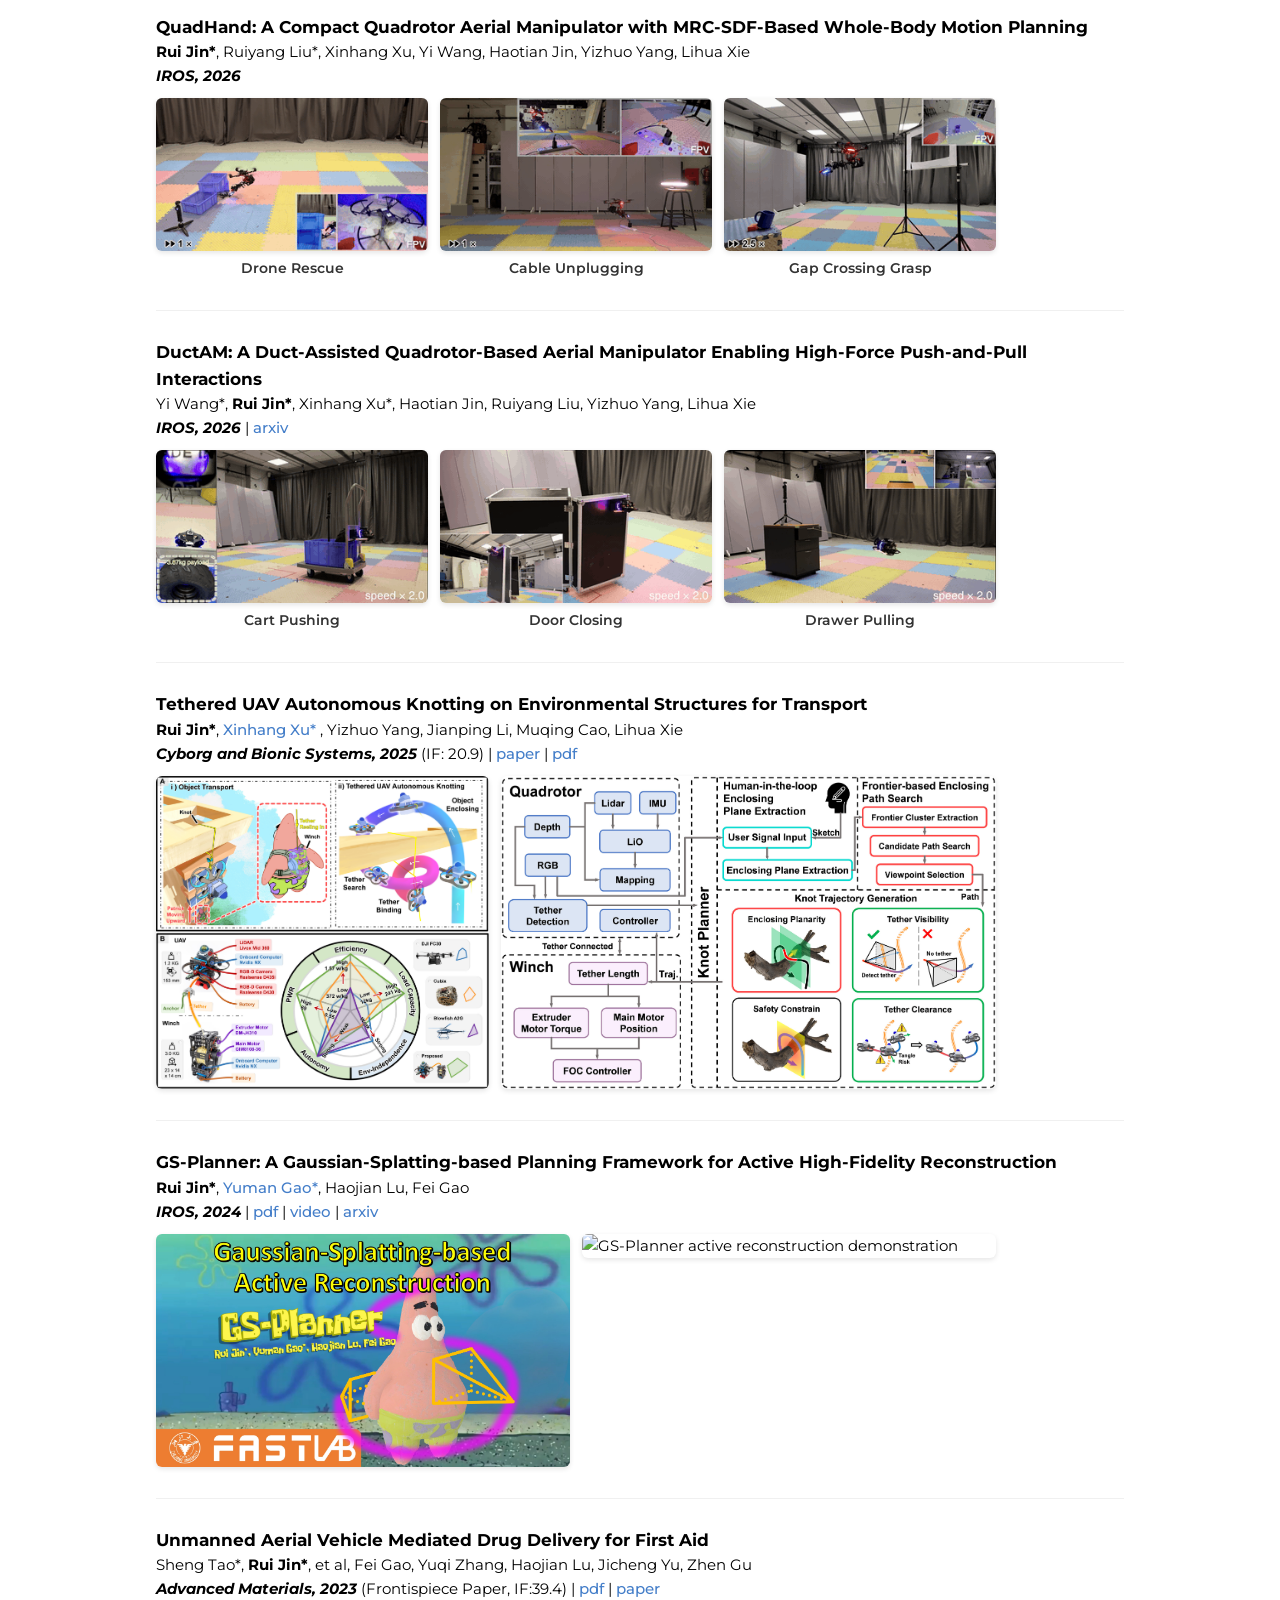
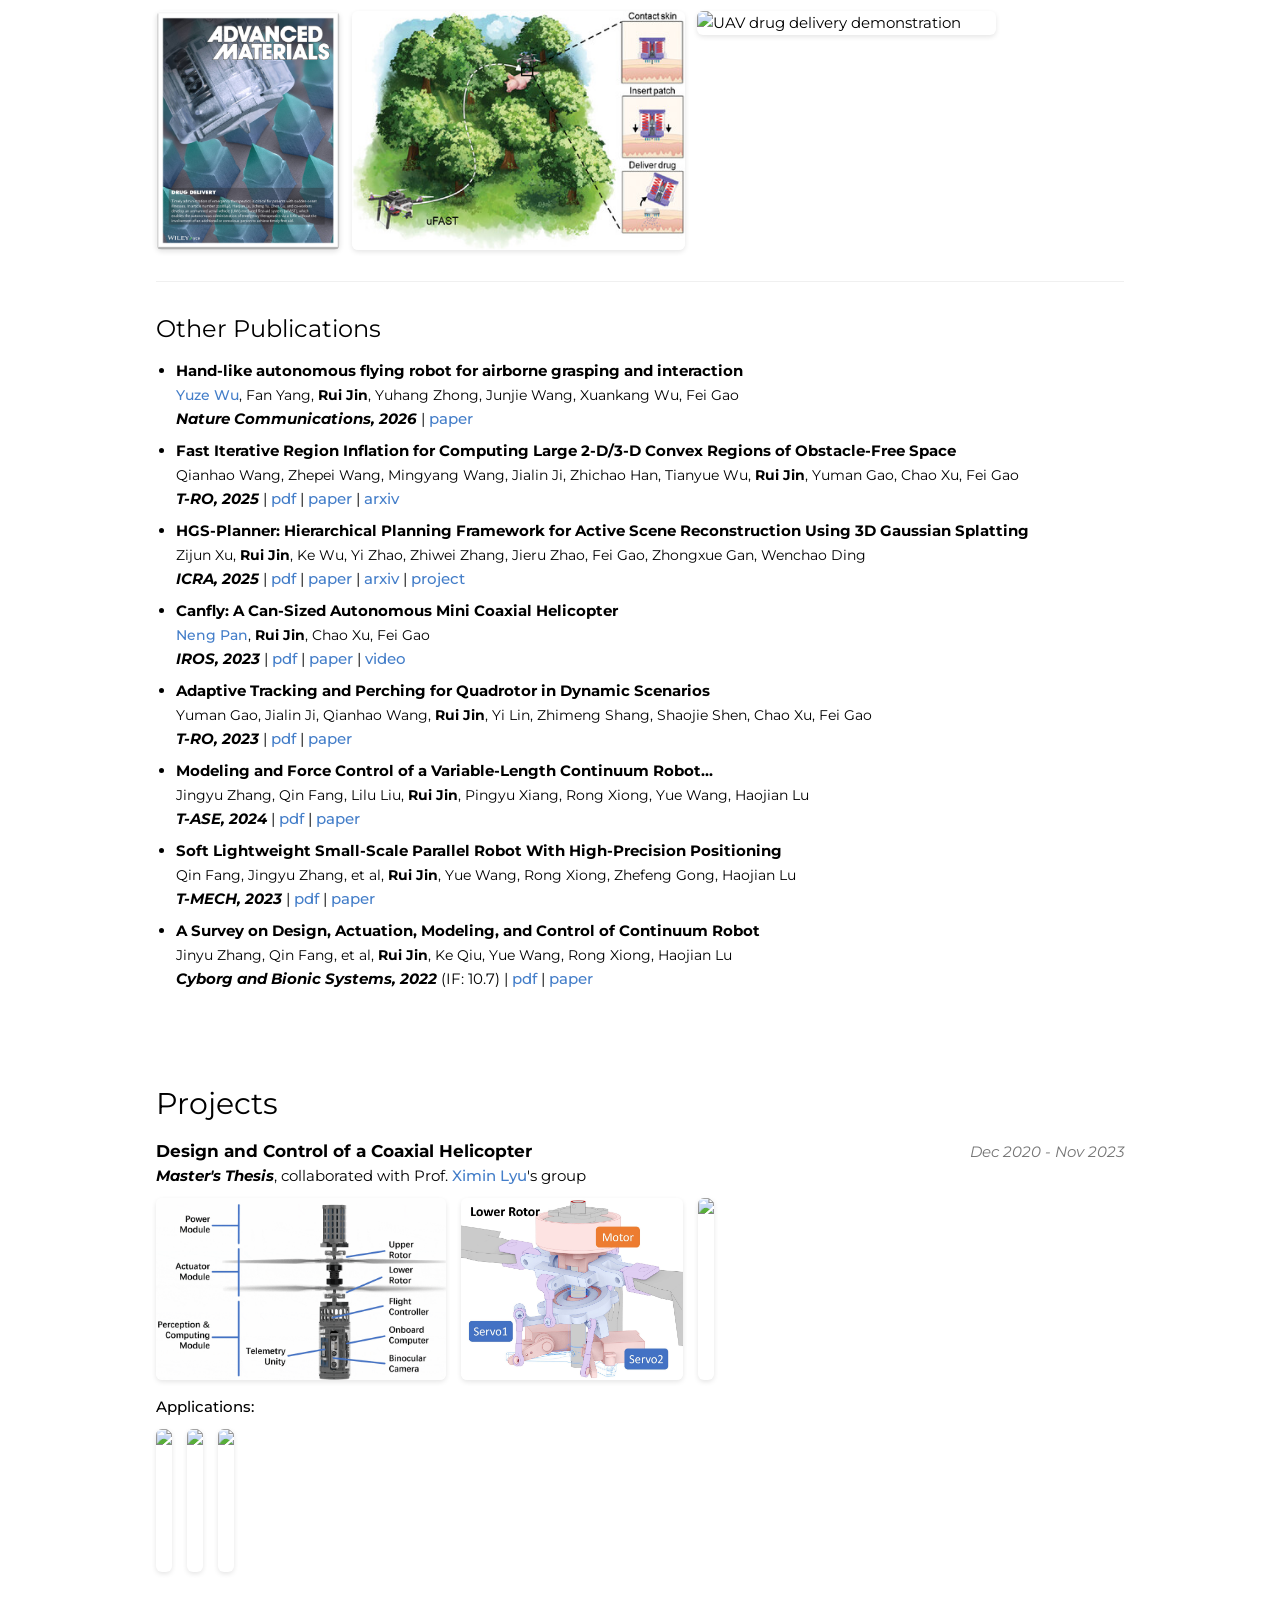
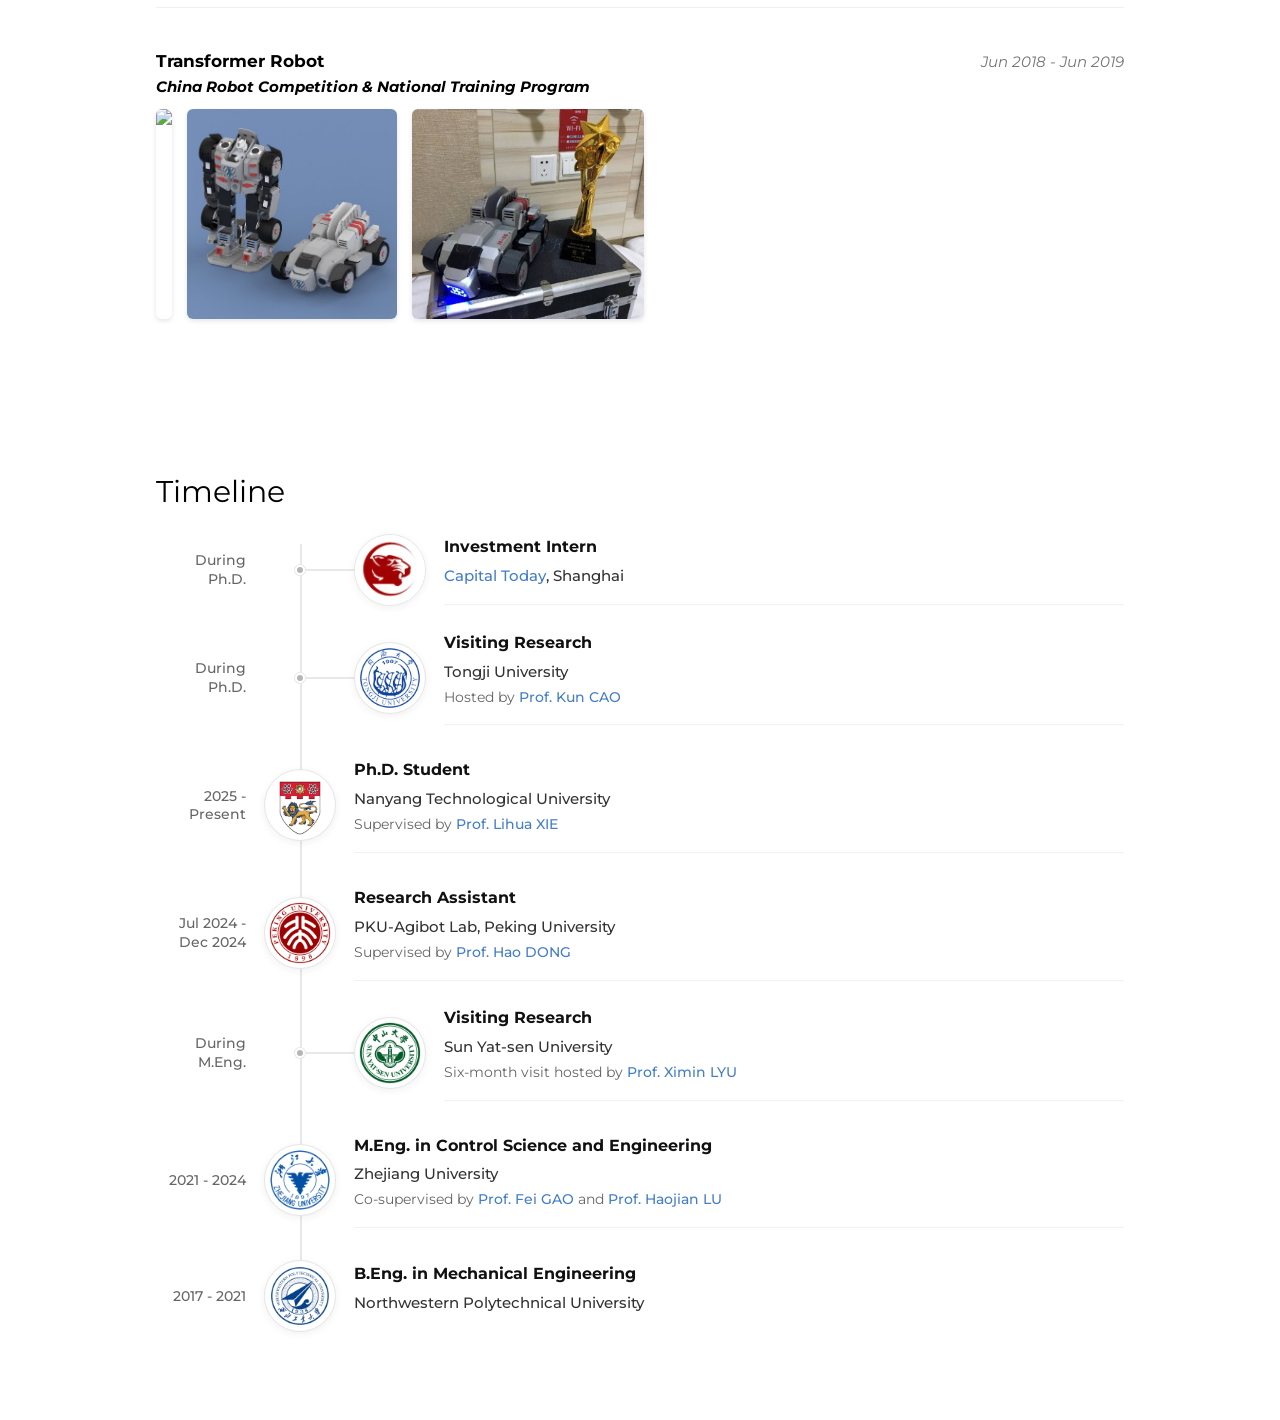
==== commit a0b7a83a: "Update publications and standardize figure layouts" ====
--- a/index.html
+++ b/index.html
@@ -74,11 +74,28 @@
         color: #333;
         text-align: center;
     }
+    .publication-visuals {
+        display: grid;
+        grid-template-columns: var(--visual-columns, minmax(0, 1fr));
+        gap: 12px;
+        width: 100%;
+        max-width: 840px;
+        align-items: start;
+    }
+    .publication-visuals img {
+        display: block;
+        width: 100%;
+        height: auto;
+        min-width: 0;
+        aspect-ratio: auto;
+        object-fit: contain;
+    }
 
     /* 列表样式 */
     ul.custom-list { list-style-type: disc; padding-left: 20px; margin-top: 5px; }
     ul.custom-list li { margin-bottom: 8px; }
     .pub-item { margin-bottom: 40px; border-bottom: 1px solid #f0f0f0; padding-bottom: 20px; }
+    #publications .pub-item { margin-bottom: 28px; padding-bottom: 16px; }
     .pub-item:last-child { border-bottom: none; }
     .pub-title { font-size: 1.1em; font-weight: bold; color: #000; overflow-wrap: anywhere; }
     .project-heading { display:flex; justify-content:space-between; align-items:baseline; gap: 16px; }
@@ -205,6 +222,7 @@
         .w3-justify { text-align: left !important; }
         .contact-line { margin: 0; }
         .pub-item { margin-bottom: 30px; padding-bottom: 18px; }
+        #publications .pub-item { margin-bottom: 22px; padding-bottom: 12px; }
         .img-box { display: grid; grid-template-columns: 1fr; gap: 12px; }
         .img-box img {
             width: 100%;
@@ -214,6 +232,10 @@
         }
         .demo-visuals { grid-template-columns: repeat(3, minmax(0, 1fr)); }
         .demo-visuals figure { width: 100%; }
+        .publication-visuals {
+            grid-template-columns: minmax(0, 1fr);
+            max-width: 480px;
+        }
         .project-heading {
             flex-direction: column;
             align-items: flex-start;
@@ -339,6 +361,33 @@
           <h2>Publications</h2>
 
         <div class="pub-item">
+            <div class="pub-title">From Local Whole-Body VLA Behaviors to Scene-Scale Aerial Manipulation</div>
+            <div>
+              Weixiang Guo*, <strong>Rui Jin*</strong>, Haotian Jin, Xinhang Xu, Ruiyang Liu, Haoran Zhao, Yi Wang, Weiqi Gai, Kun Cao, Lihua Xie
+            </div>
+            <div>
+                <strong><em>submitted to ICRA 2027</em></strong>
+            </div>
+            <div class="img-box publication-visuals">
+                <img src="images/icra2027/vla_fig1.jpg" alt="VLA Fig. 1: Scene-scale aerial manipulation with bottle grasping and plant watering" width="2195" height="997">
+            </div>
+        </div>
+
+        <div class="pub-item">
+            <div class="pub-title">Whole-Body Aerial Grasping and Lifting via Partial Visual Observations</div>
+            <div>
+              Jiaye Jin*, <strong>Rui Jin*</strong>, Xinhang Xu, Haotian Jin, Ruiyang Liu, Yi Wang, Jiayan Zhao, Kun Cao, Lihua Xie
+            </div>
+            <div>
+                <strong><em>submitted to ICRA 2027</em></strong>
+            </div>
+            <div class="img-box publication-visuals" style="--visual-columns: minmax(0, 1.219921fr) minmax(0, 1.614325fr);">
+                <img src="images/icra2027/grasp_fig1.png" alt="Grasp Fig. 1: Aerial grasping and lifting scenario" width="1237" height="1014">
+                <img src="images/icra2027/grasp_fig3.png" alt="Grasp Fig. 3: Recurrent teacher-student framework for whole-body aerial grasping" width="1758" height="1089">
+            </div>
+        </div>
+
+        <div class="pub-item">
             <div class="pub-title">QuadHand: A Compact Quadrotor Aerial Manipulator with MRC-SDF-Based Whole-Body Motion Planning</div>
             <div>
               <strong>Rui Jin*</strong>, Ruiyang Liu*, Xinhang Xu, Yi Wang, Haotian Jin, Yizhuo Yang, Lihua Xie
@@ -346,17 +395,17 @@
             <div>
                 <strong><em>IROS, 2026</em></strong>
             </div>
-            <div class="img-box demo-visuals" style="--demo-gif-width: 320px;" aria-label="QuadHand demonstrations">
+            <div class="img-box demo-visuals publication-visuals" style="--visual-columns: repeat(3, minmax(0, 1fr));" aria-label="QuadHand demonstrations">
                 <figure>
-                    <img src="images/quadhand/01_drone_rescue.gif" alt="QuadHand drone rescue demonstration">
+                    <img src="images/quadhand/01_drone_rescue.gif" alt="QuadHand drone rescue demonstration" width="320" height="180">
                     <figcaption>Drone Rescue</figcaption>
                 </figure>
                 <figure>
-                    <img src="images/quadhand/03_cable_unplugging.gif" alt="QuadHand cable unplugging demonstration">
+                    <img src="images/quadhand/03_cable_unplugging.gif" alt="QuadHand cable unplugging demonstration" width="320" height="180">
                     <figcaption>Cable Unplugging</figcaption>
                 </figure>
                 <figure>
-                    <img src="images/quadhand/04_gap_crossing_grasp.gif" alt="QuadHand gap crossing grasp demonstration">
+                    <img src="images/quadhand/04_gap_crossing_grasp.gif" alt="QuadHand gap crossing grasp demonstration" width="320" height="180">
                     <figcaption>Gap Crossing Grasp</figcaption>
                 </figure>
             </div>
@@ -370,22 +419,23 @@
         <div class="pub-item">
             <div class="pub-title">DuctAM: A Duct-Assisted Quadrotor-Based Aerial Manipulator Enabling High-Force Push-and-Pull Interactions</div>
             <div>
-              Yi Wang*, <strong>Rui Jin*</strong> (co-first author), Xinhang Xu*, Haotian Jin, Ruiyang Liu, Yizhuo Yang, Lihua Xie
-            </div>
-            <div>
-                <strong><em>IROS, 2026</em></strong>
-            </div>
-            <div class="img-box demo-visuals" style="--demo-gif-width: 320px;" aria-label="DuctAM demonstrations">
+              Yi Wang*, <strong>Rui Jin*</strong>, Xinhang Xu*, Haotian Jin, Ruiyang Liu, Yizhuo Yang, Lihua Xie
+            </div>
+            <div>
+                <strong><em>IROS, 2026</em></strong> |
+                <a class="paper-link" href="https://arxiv.org/abs/2609.15861v1">arxiv</a>
+            </div>
+            <div class="img-box demo-visuals publication-visuals" style="--visual-columns: repeat(3, minmax(0, 1fr));" aria-label="DuctAM demonstrations">
                 <figure>
-                    <img src="images/ductam/01_cart_pushing.gif" alt="DuctAM cart pushing demonstration">
+                    <img src="images/ductam/01_cart_pushing.gif" alt="DuctAM cart pushing demonstration" width="320" height="180">
                     <figcaption>Cart Pushing</figcaption>
                 </figure>
                 <figure>
-                    <img src="images/ductam/02_door_closing.gif" alt="DuctAM door closing demonstration">
+                    <img src="images/ductam/02_door_closing.gif" alt="DuctAM door closing demonstration" width="320" height="180">
                     <figcaption>Door Closing</figcaption>
                 </figure>
                 <figure>
-                    <img src="images/ductam/03_drawer_pulling.gif" alt="DuctAM drawer pulling demonstration">
+                    <img src="images/ductam/03_drawer_pulling.gif" alt="DuctAM drawer pulling demonstration" width="320" height="180">
                     <figcaption>Drawer Pulling</figcaption>
                 </figure>
             </div>
@@ -407,9 +457,9 @@
                 <a class="paper-link" href="https://spj.science.org/doi/10.34133/cbsystems.0450">paper</a> | 
                 <a class="paper-link" href="https://spj.science.org/doi/epdf/10.34133/cbsystems.0450">pdf</a>
             </div>
-            <div class="img-box">
-                <img src="images/cbs_cover.jpg" alt="knotting cover" height="250">
-                <img src="images/cbs_fig2.jpg" alt="knotting methods" height="250">
+            <div class="img-box publication-visuals" style="--visual-columns: minmax(0, 1.060967fr) minmax(0, 1.579205fr);">
+                <img src="images/cbs_cover.jpg" alt="knotting cover" width="3202" height="3018">
+                <img src="images/cbs_fig2.jpg" alt="knotting methods" width="2582" height="1635">
             </div>
         </div>
 
@@ -422,29 +472,28 @@
                   <strong><em>IROS, 2024</em></strong> |
                   <a class="paper-link" href="pdf/GS_Planner.pdf">pdf</a> |
                   <a class="paper-link" href="https://www.bilibili.com/video/BV1e1421S7Kh/">video</a> |
-                  <a class="paper-link" href="https://arxiv.org/abs/2405.10142">arxiv</a> |
-                  <a class="paper-link" href="https://scholar.google.com/scholar?q=GS-Planner%3A+A+Gaussian-Splatting-based+Planning+Framework+for+Active+High-Fidelity+Reconstruction">citation</a>
-              </div>
-              <div class="img-box">
-                  <img src="images/GS_cover.jpg" height="185">
-                  <img src="images/GS_Planner.gif" height="185">
+                  <a class="paper-link" href="https://arxiv.org/abs/2405.10142">arxiv</a>
+              </div>
+              <div class="img-box publication-visuals" style="--visual-columns: repeat(2, minmax(0, 1fr));">
+                  <img src="images/GS_cover.jpg" alt="GS-Planner reconstruction overview" width="2684" height="1510">
+                  <img src="images/GS_Planner.gif" alt="GS-Planner active reconstruction demonstration" width="480" height="270">
               </div>
           </div>
 
           <div class="pub-item">
               <div class="pub-title">Unmanned Aerial Vehicle Mediated Drug Delivery for First Aid</div>
               <div>
-                Sheng Tao*, <strong>Rui Jin*</strong> (co-first author), et al, Fei Gao, Yuqi Zhang, Haojian Lu, Jicheng Yu, Zhen Gu
+                Sheng Tao*, <strong>Rui Jin*</strong>, et al, Fei Gao, Yuqi Zhang, Haojian Lu, Jicheng Yu, Zhen Gu
               </div>
               <div>
                   <strong><em>Advanced Materials, 2023</em></strong> (Frontispiece Paper, IF:39.4) |
                   <a class="paper-link" href="pdf/uFAST_new.pdf">pdf</a> |
                   <a class="paper-link" href="https://onlinelibrary.wiley.com/doi/abs/10.1002/adma.202208648">paper</a>
               </div>
-              <div class="img-box">
-                  <img src="images/uFAST_cover.jpg" height="200">
-                  <img src="images/uFAST_head.jpg" height="200">
-                  <img src="images/CTMA.gif" height="200">
+              <div class="img-box publication-visuals" style="--visual-columns: minmax(0, 0.768640fr) minmax(0, 1.387324fr) minmax(0, 1.25fr);">
+                  <img src="images/uFAST_cover.jpg" alt="UAV drug delivery frontispiece" width="1000" height="1301">
+                  <img src="images/uFAST_head.jpg" alt="UAV drug delivery system overview" width="394" height="284">
+                  <img src="images/CTMA.gif" alt="UAV drug delivery demonstration" width="500" height="400">
               </div>
           </div>
 
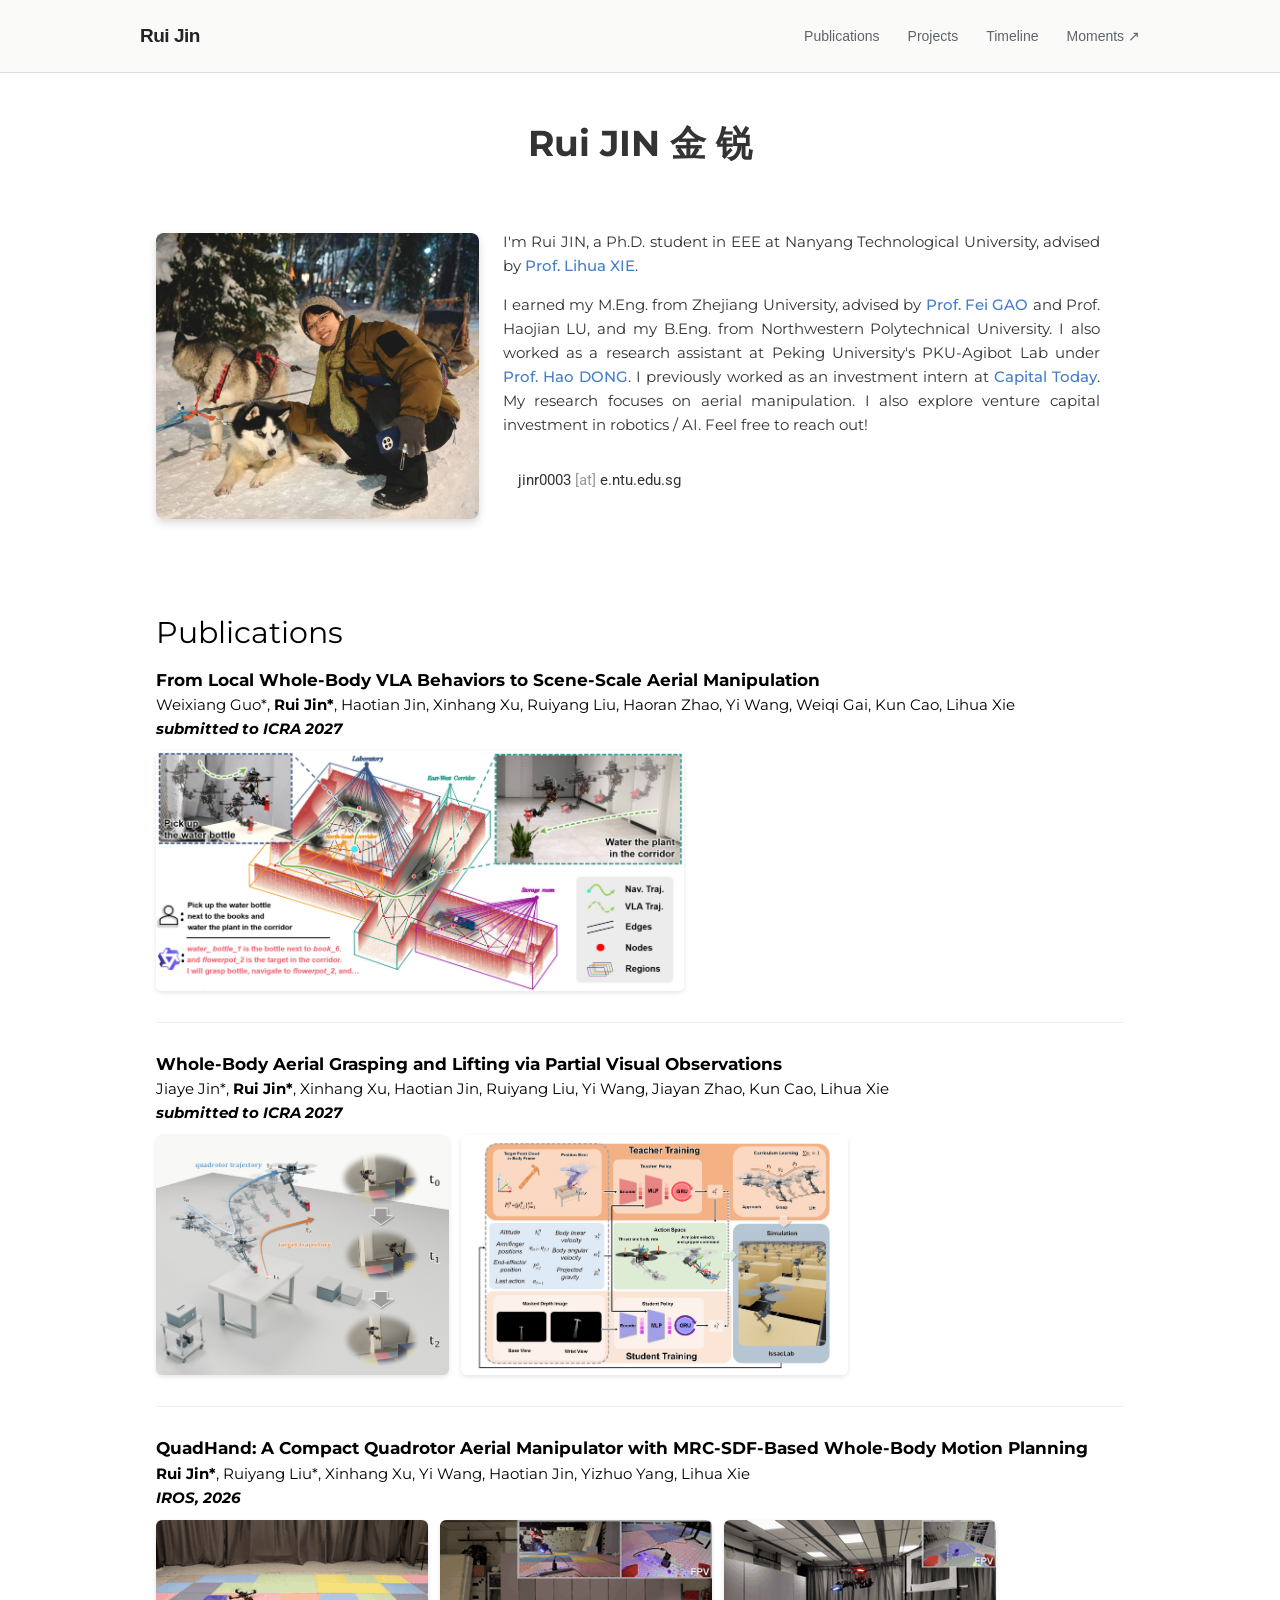
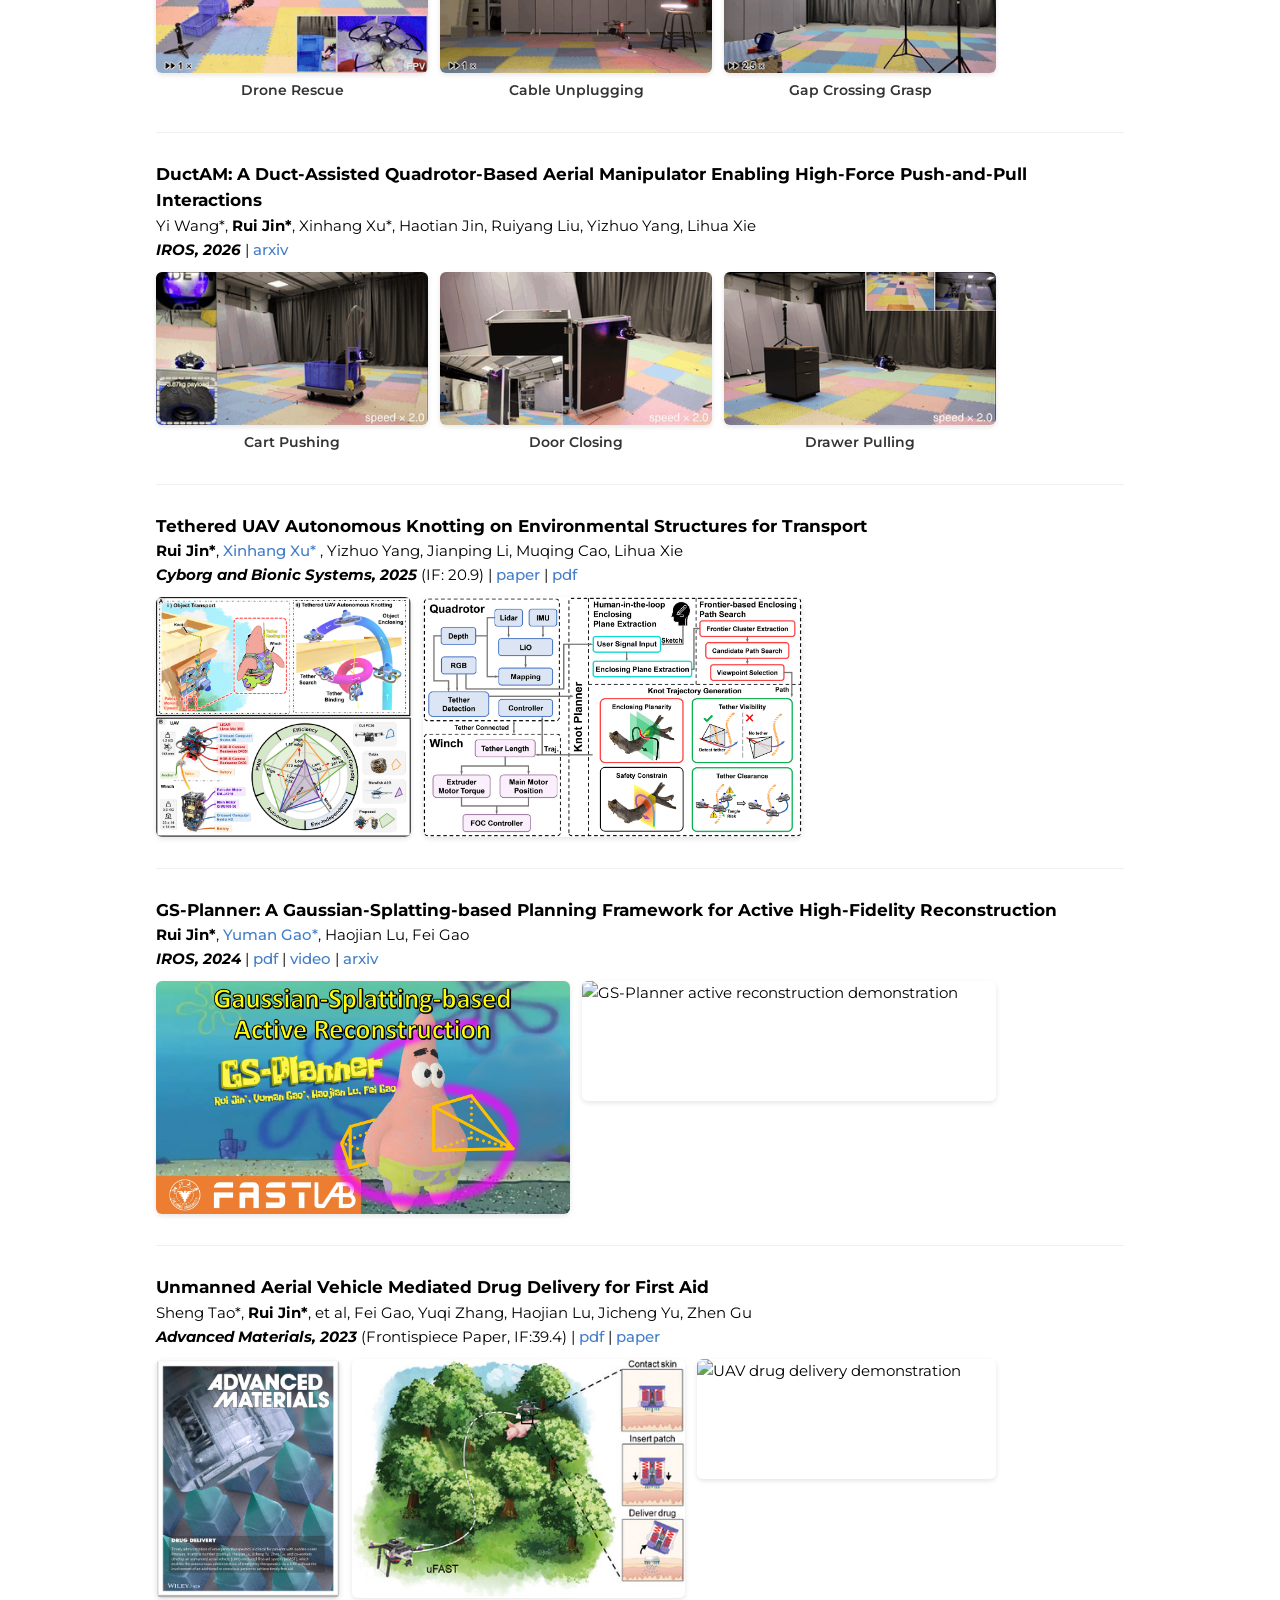
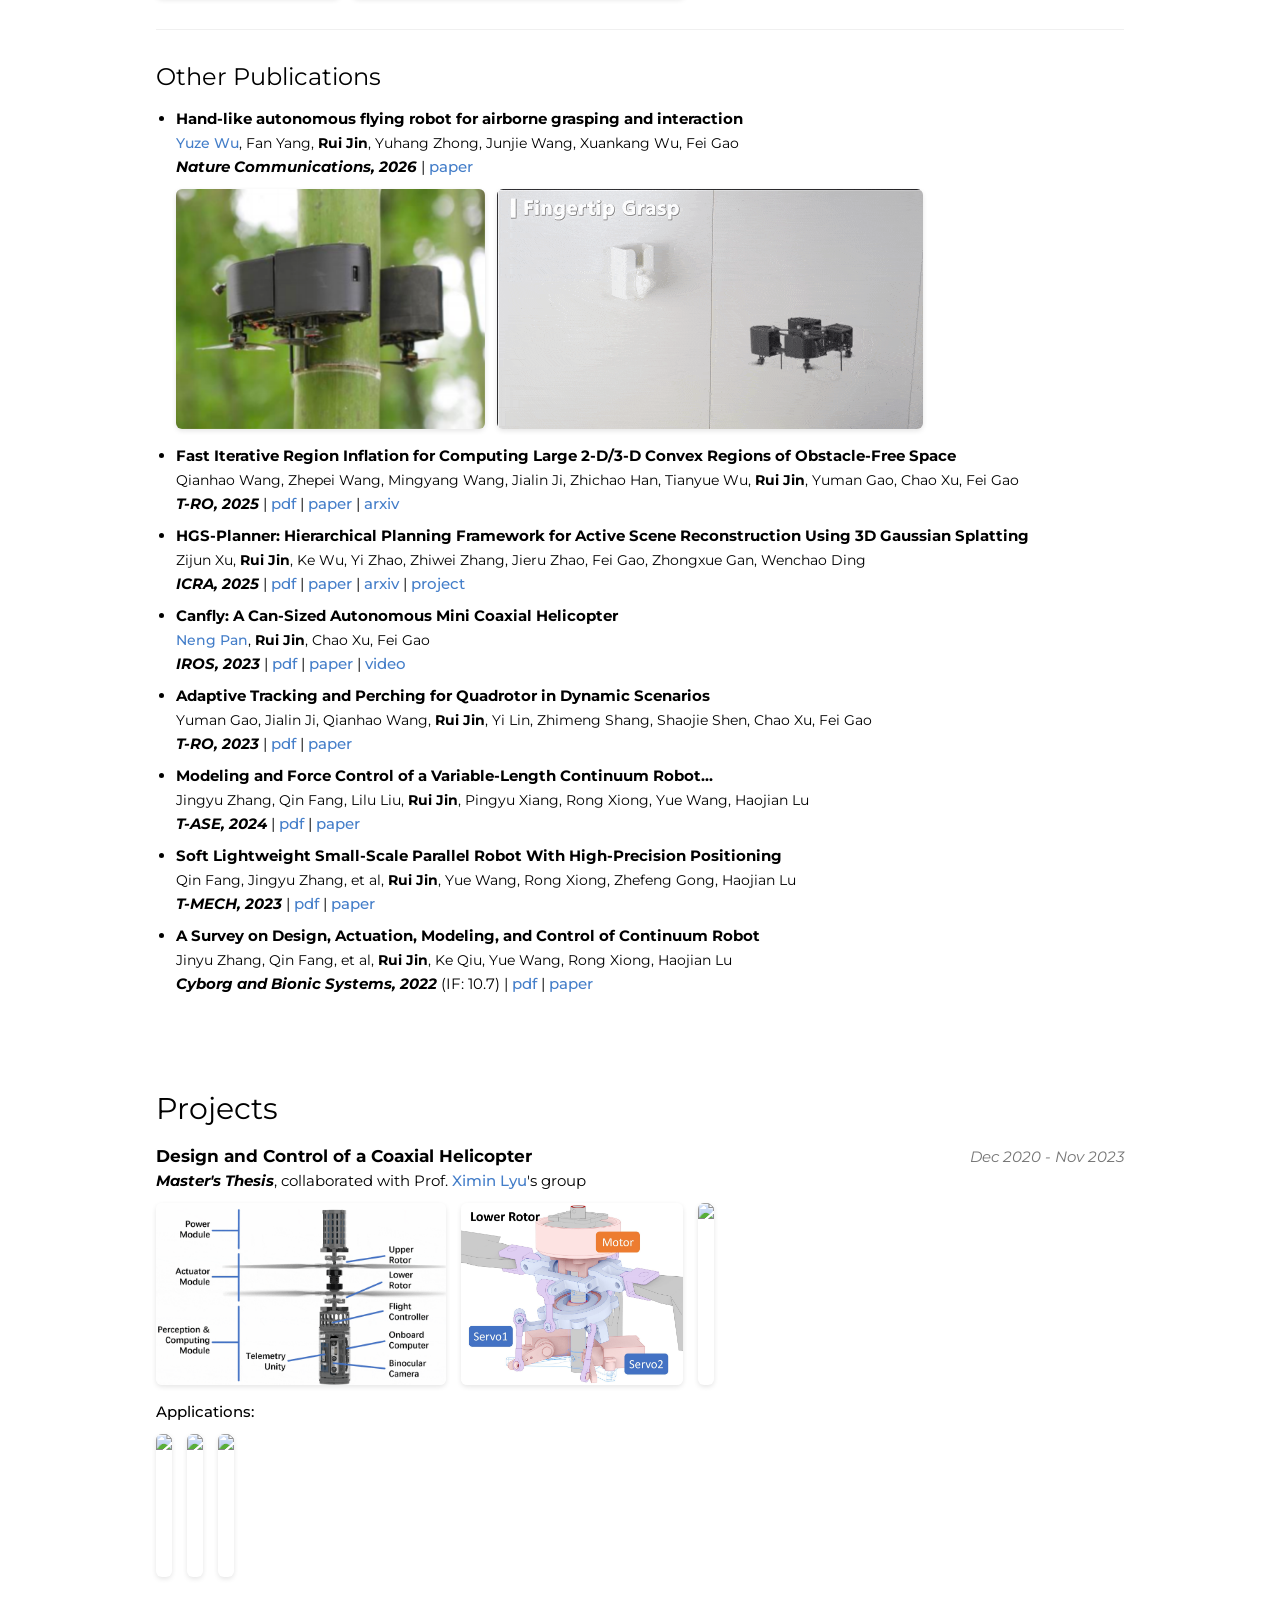
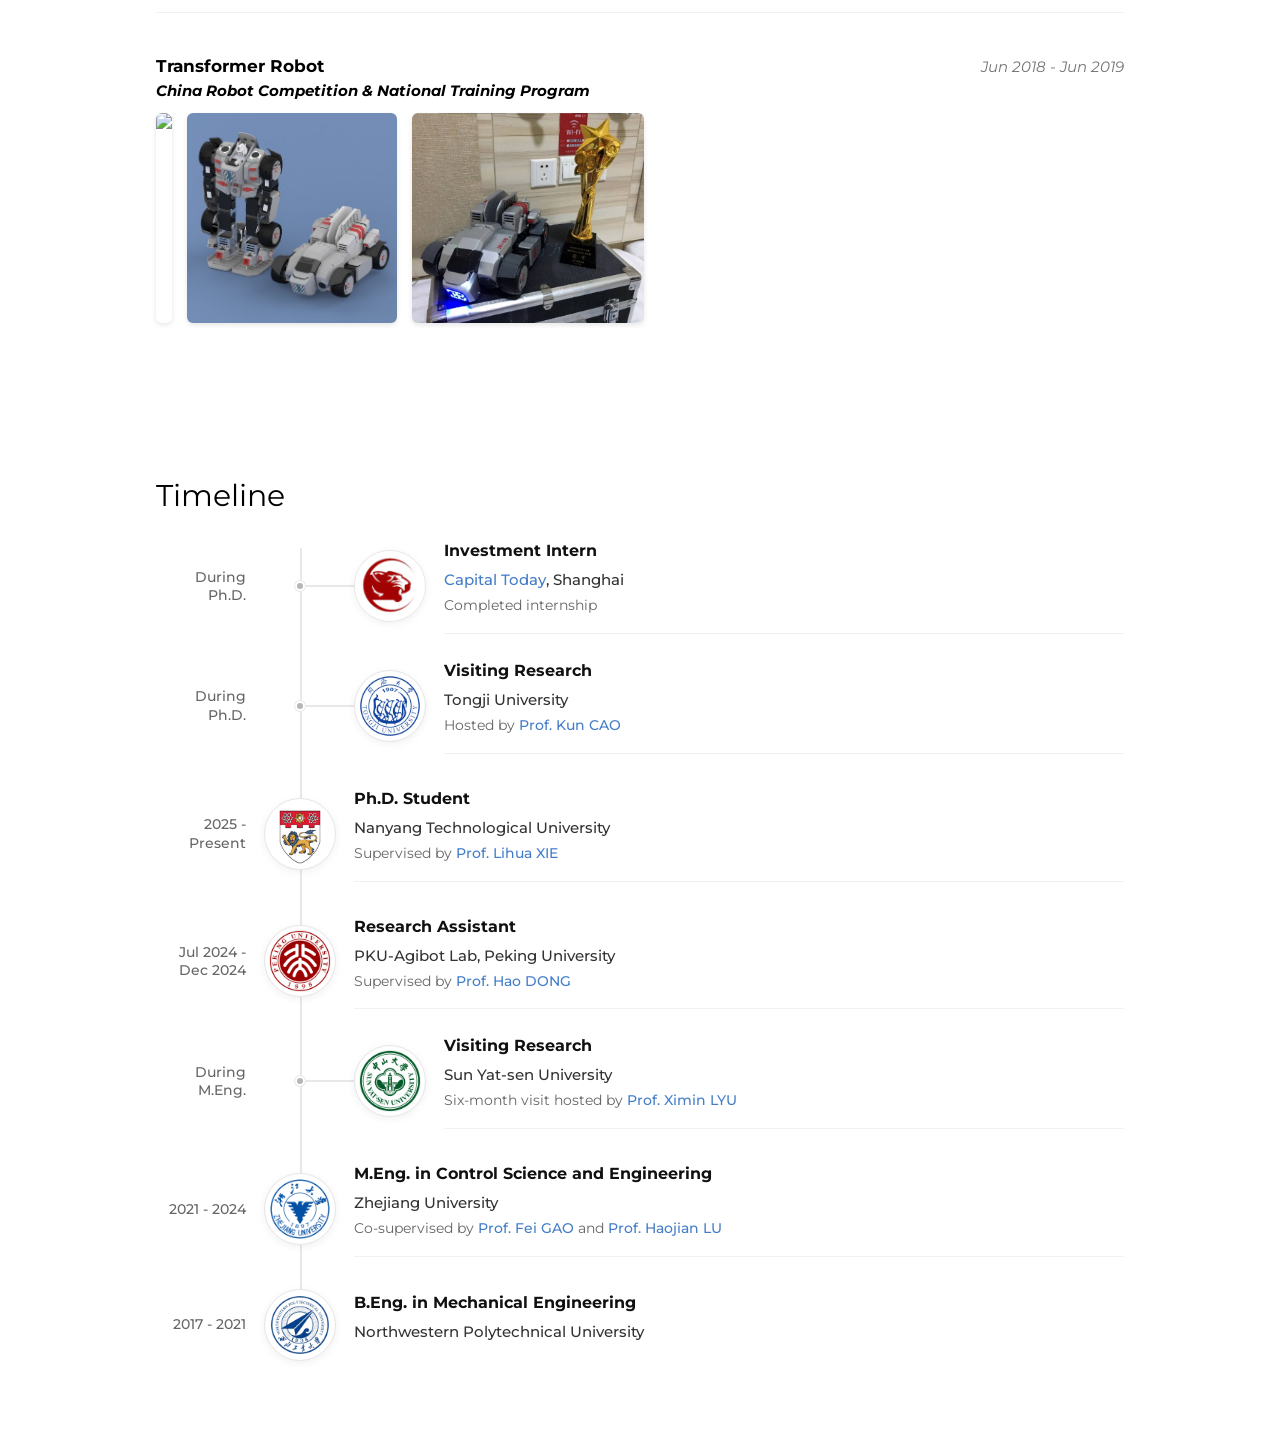
==== commit 35f92974: "Update internship history and refine publication visuals" ====
--- a/index.html
+++ b/index.html
@@ -42,13 +42,17 @@
 
     /* 图片容器 */
     .img-box {
+        --image-row-min-height: 120px;
+        --image-row-max-height: 240px;
         display: flex; flex-wrap: wrap; gap: 15px;
         margin-top: 10px; margin-bottom: 15px;
         align-items: flex-start;
     }
     .img-box img {
         border-radius: 6px; box-shadow: 0 2px 5px rgba(0,0,0,0.1);
-        object-fit: cover; max-width: 100%;
+        object-fit: contain; max-width: 100%;
+        min-height: var(--image-row-min-height);
+        max-height: var(--image-row-max-height);
     }
     .demo-visuals {
         display: grid;
@@ -78,13 +82,13 @@
         display: grid;
         grid-template-columns: var(--visual-columns, minmax(0, 1fr));
         gap: 12px;
-        width: 100%;
-        max-width: 840px;
+        width: fit-content;
+        max-width: min(100%, 840px);
         align-items: start;
     }
     .publication-visuals img {
         display: block;
-        width: 100%;
+        width: auto;
         height: auto;
         min-width: 0;
         aspect-ratio: auto;
@@ -223,18 +227,22 @@
         .contact-line { margin: 0; }
         .pub-item { margin-bottom: 30px; padding-bottom: 18px; }
         #publications .pub-item { margin-bottom: 22px; padding-bottom: 12px; }
-        .img-box { display: grid; grid-template-columns: 1fr; gap: 12px; }
+        .img-box {
+            --image-row-min-height: 80px;
+            --image-row-max-height: 180px;
+            display: grid; grid-template-columns: 1fr; gap: 12px;
+        }
         .img-box img {
-            width: 100%;
+            width: auto;
             height: auto !important;
-            max-height: none;
+            max-height: var(--image-row-max-height);
             margin-top: 0 !important;
         }
         .demo-visuals { grid-template-columns: repeat(3, minmax(0, 1fr)); }
         .demo-visuals figure { width: 100%; }
         .publication-visuals {
             grid-template-columns: minmax(0, 1fr);
-            max-width: 480px;
+            max-width: min(100%, 480px);
         }
         .project-heading {
             flex-direction: column;
@@ -322,8 +330,7 @@
             <div class="w3-justify">
               <p>
                 I'm Rui JIN, a Ph.D. student in EEE at Nanyang Technological University,
-                advised by <a href="https://dr.ntu.edu.sg/entities/person/Xie-Lihua/" class="paper-link">Prof. Lihua XIE</a>,
-                and an investment intern at <a href="https://capitaltoday.com/" class="paper-link">Capital Today</a>.
+                advised by <a href="https://dr.ntu.edu.sg/entities/person/Xie-Lihua/" class="paper-link">Prof. Lihua XIE</a>.
               </p>
               <p>
                 I earned my M.Eng. from Zhejiang University, advised by
@@ -331,6 +338,7 @@
                 and my B.Eng. from Northwestern Polytechnical University.
                 I also worked as a research assistant at Peking University's PKU-Agibot Lab under
                 <a href="https://zsdonghao.github.io/" class="paper-link">Prof. Hao DONG</a>.
+                I previously worked as an investment intern at <a href="https://capitaltoday.com/" class="paper-link">Capital Today</a>.
                 My research focuses on aerial manipulation. I also explore venture capital investment in robotics / AI. Feel free to reach out!
               </p>
             </div>
@@ -503,6 +511,15 @@
                 <strong>Hand-like autonomous flying robot for airborne grasping and interaction</strong><br>
                 <span style="font-size:0.95em"><a href="https://scholar.google.com/citations?user=xYCz7sAAAAAJ&amp;hl=zh-CN" class="paper-link">Yuze Wu</a>, Fan Yang, <strong>Rui Jin</strong>, Yuhang Zhong, Junjie Wang, Xuankang Wu, Fei Gao</span><br>
                 <strong><em>Nature Communications, 2026</em></strong> | <a class="paper-link" href="https://www.nature.com/articles/s41467-026-68967-3">paper</a>
+                <figure class="img-box publication-visuals" style="grid-template-columns: minmax(0, 1.286344fr) minmax(0, 1.775fr); margin-left:0; margin-right:0;">
+                    <a href="images/hi_arm_perching.png" aria-label="View the full-size HI-ARM bamboo perching image">
+                        <img src="images/hi_arm_perching.png" alt="HI-ARM grasping and perching on a bamboo stalk" width="876" height="681" loading="lazy" decoding="async">
+                    </a>
+                    <img src="images/hi_arm_grasp.gif" alt="HI-ARM fingertip grasping demonstration" width="426" height="240" loading="lazy" decoding="async">
+                    <!-- Perching image: Wu et al., Nature Communications (2026), Figure 1 (cropped).
+                         Source: https://www.nature.com/articles/s41467-026-68967-3/figures/1
+                         License: https://creativecommons.org/licenses/by/4.0/ -->
+                </figure>
             </li>
             <li>
                 <strong>Fast Iterative Region Inflation for Computing Large 2-D/3-D Convex Regions of Obstacle-Free Space</strong><br>
@@ -601,6 +618,7 @@
               <div class="timeline-body">
                 <h3>Investment Intern</h3>
                 <div class="timeline-org"><a href="https://capitaltoday.com/" class="paper-link">Capital Today</a>, Shanghai</div>
+                <div class="timeline-note">Completed internship</div>
               </div>
             </div>
           </article>
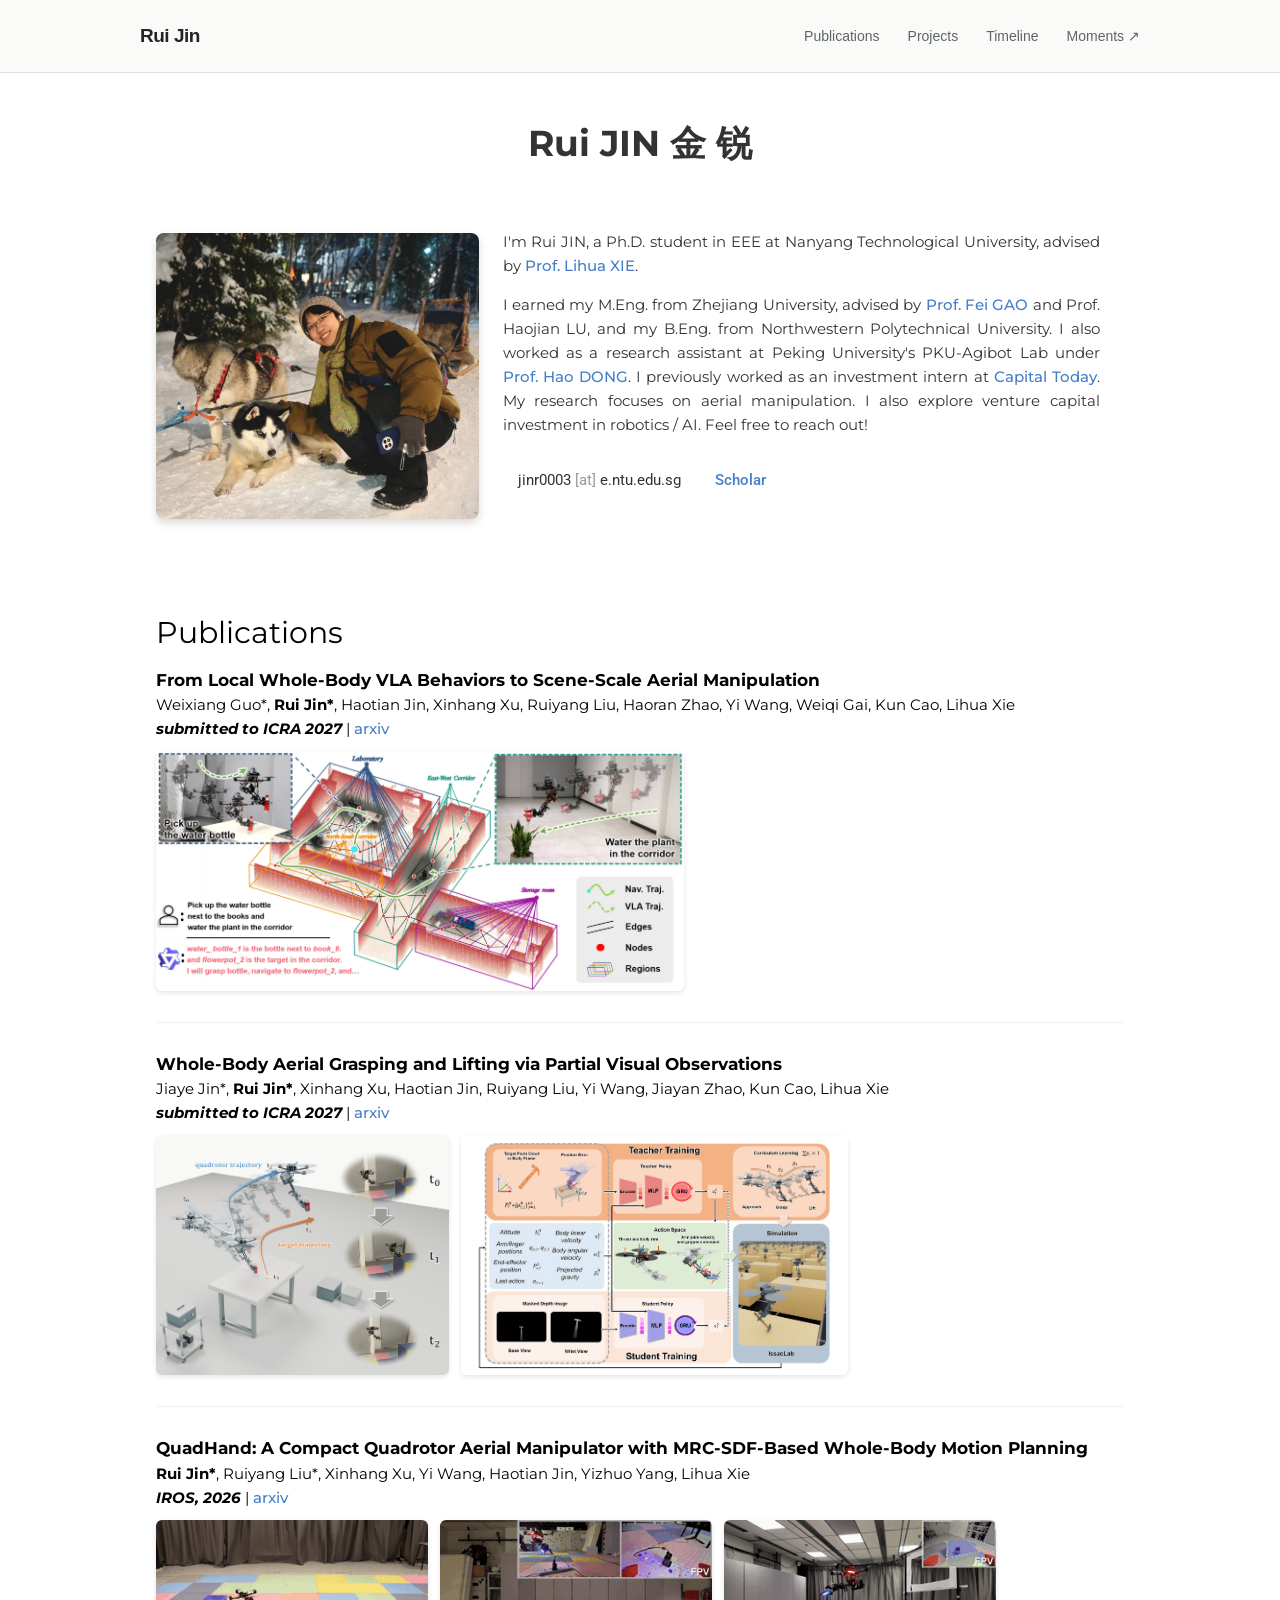
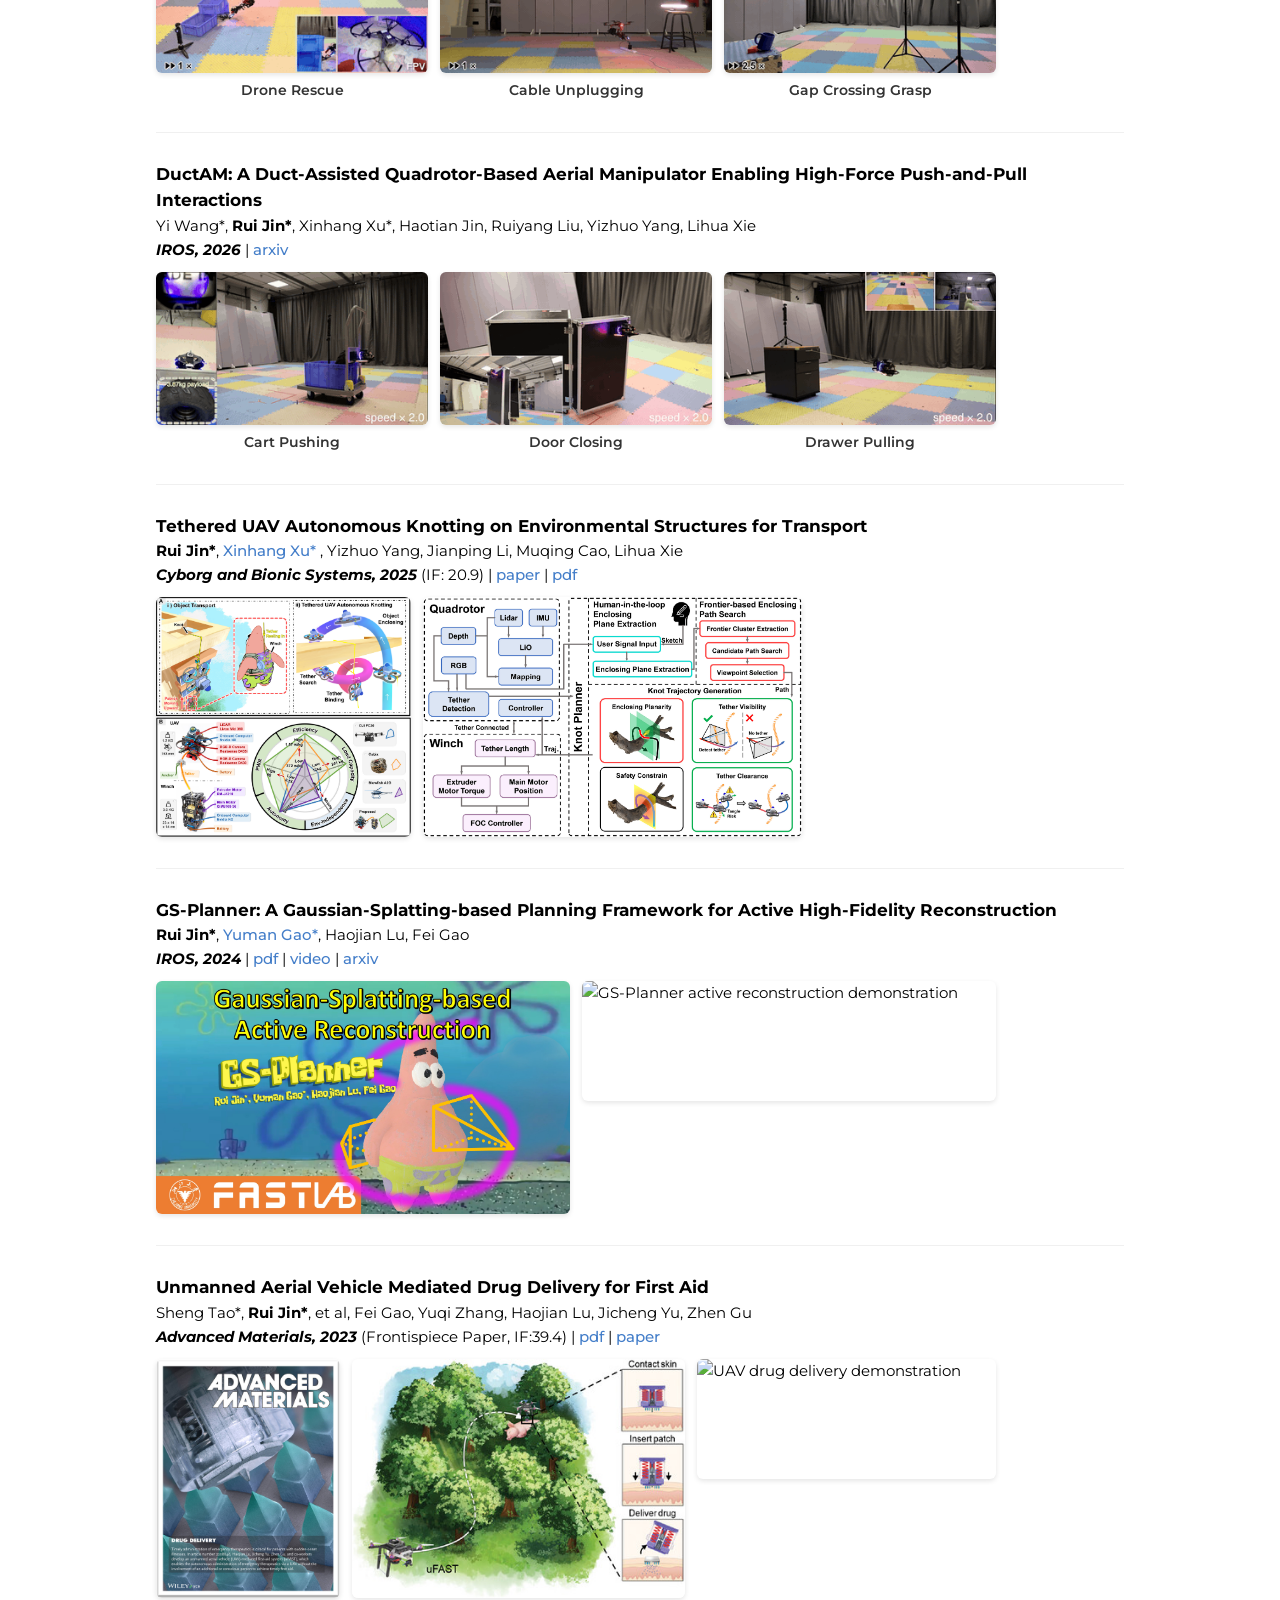
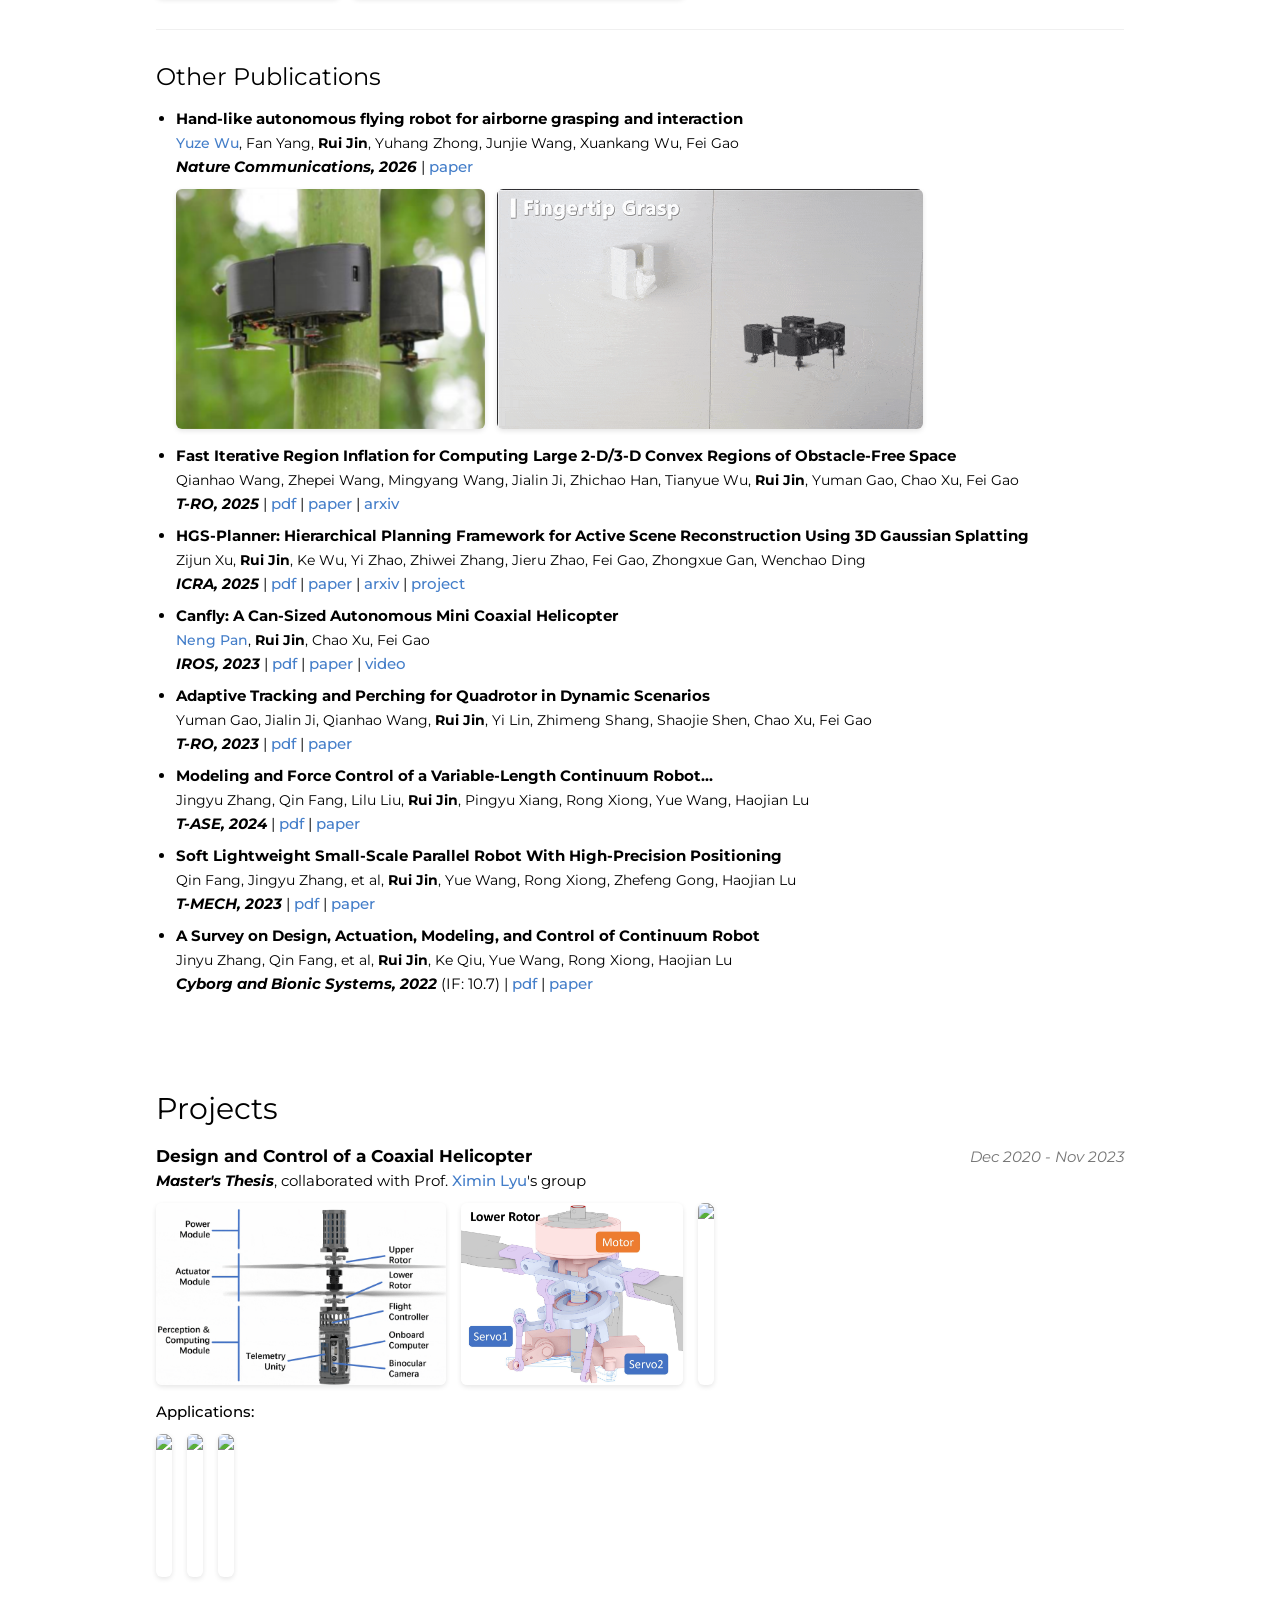
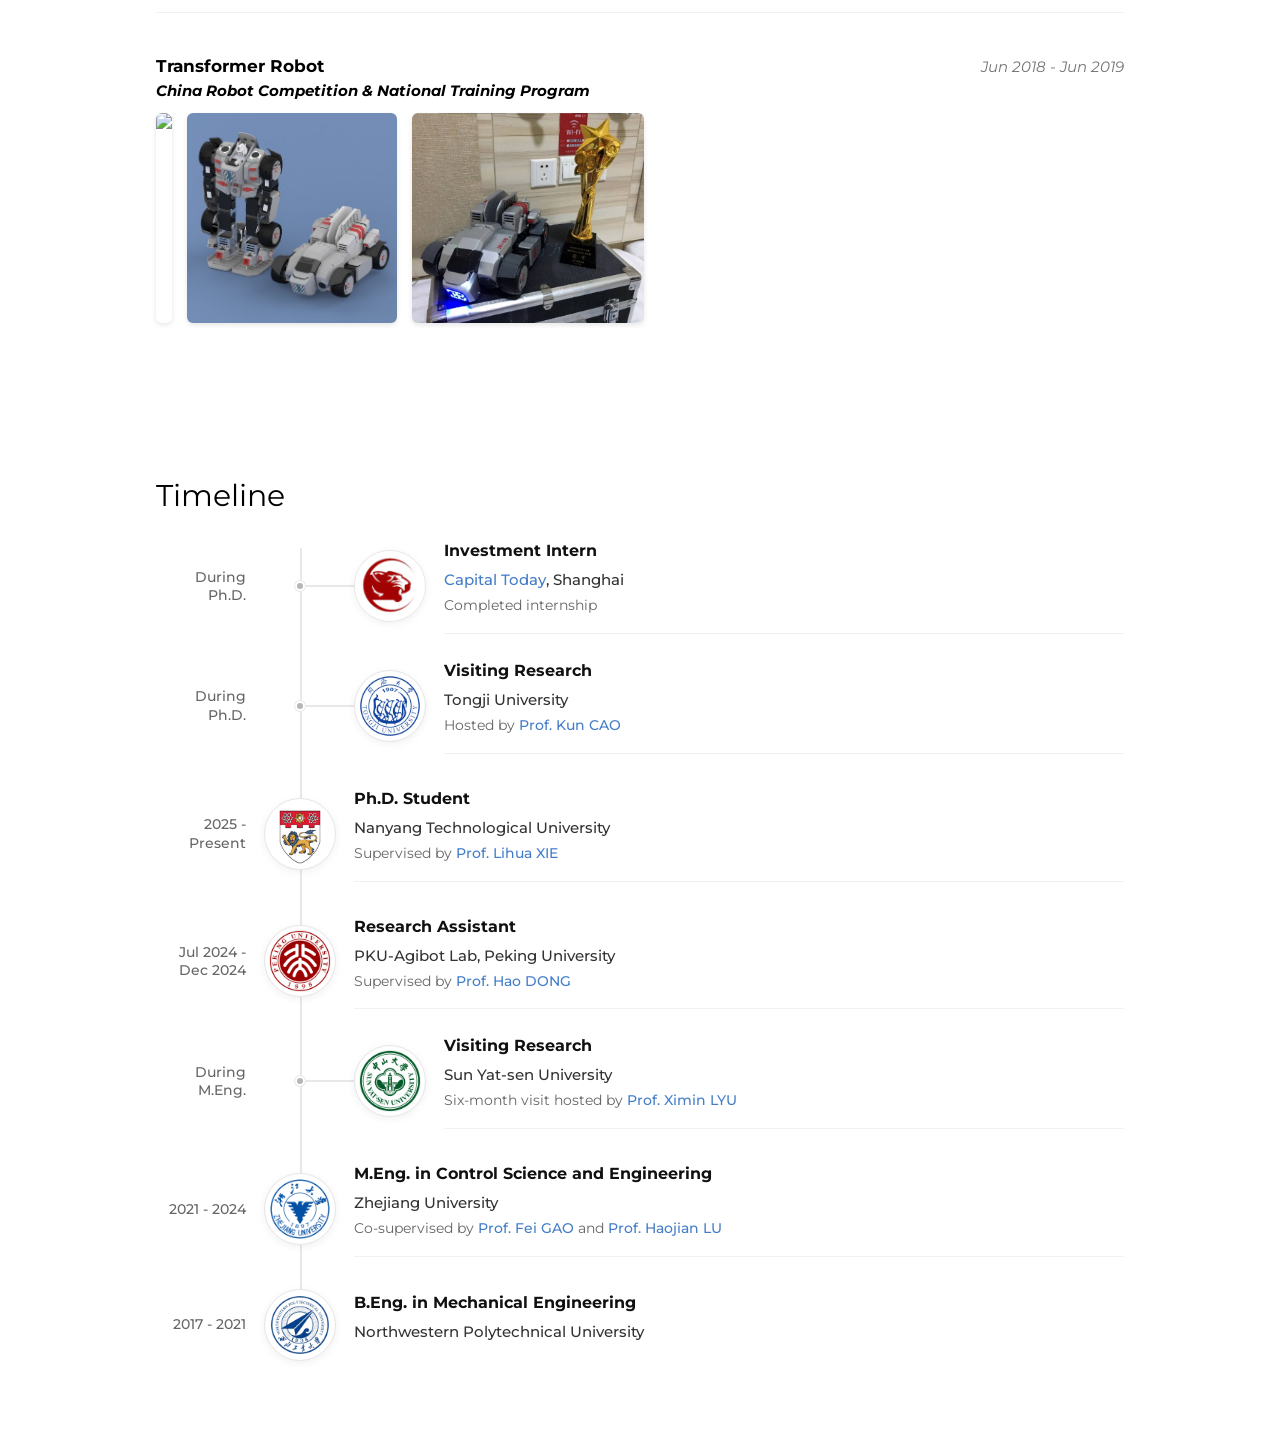
==== commit 5c95cb84: "Add Scholar and arXiv publication links" ====
--- a/index.html
+++ b/index.html
@@ -348,6 +348,7 @@
               <span class="contact-line">
                   jinr0003 <span style="color:#999">[at]</span> e.ntu.edu.sg
               </span>
+              <a href="https://scholar.google.com/citations?user=e7zx1FcAAAAJ&amp;hl=en" class="contact-line paper-link">Scholar</a>
               <!-- <a href="https://space.bilibili.com/320874399" class="w3-button w3-light-grey w3-round-small">Videos</a> -->
             </p>
           </div>
@@ -374,7 +375,8 @@
               Weixiang Guo*, <strong>Rui Jin*</strong>, Haotian Jin, Xinhang Xu, Ruiyang Liu, Haoran Zhao, Yi Wang, Weiqi Gai, Kun Cao, Lihua Xie
             </div>
             <div>
-                <strong><em>submitted to ICRA 2027</em></strong>
+                <strong><em>submitted to ICRA 2027</em></strong> |
+                <a class="paper-link" href="https://arxiv.org/pdf/2609.39670">arxiv</a>
             </div>
             <div class="img-box publication-visuals">
                 <img src="images/icra2027/vla_fig1.jpg" alt="VLA Fig. 1: Scene-scale aerial manipulation with bottle grasping and plant watering" width="2195" height="997">
@@ -387,7 +389,8 @@
               Jiaye Jin*, <strong>Rui Jin*</strong>, Xinhang Xu, Haotian Jin, Ruiyang Liu, Yi Wang, Jiayan Zhao, Kun Cao, Lihua Xie
             </div>
             <div>
-                <strong><em>submitted to ICRA 2027</em></strong>
+                <strong><em>submitted to ICRA 2027</em></strong> |
+                <a class="paper-link" href="https://arxiv.org/pdf/2610.00404">arxiv</a>
             </div>
             <div class="img-box publication-visuals" style="--visual-columns: minmax(0, 1.219921fr) minmax(0, 1.614325fr);">
                 <img src="images/icra2027/grasp_fig1.png" alt="Grasp Fig. 1: Aerial grasping and lifting scenario" width="1237" height="1014">
@@ -401,7 +404,8 @@
               <strong>Rui Jin*</strong>, Ruiyang Liu*, Xinhang Xu, Yi Wang, Haotian Jin, Yizhuo Yang, Lihua Xie
             </div>
             <div>
-                <strong><em>IROS, 2026</em></strong>
+                <strong><em>IROS, 2026</em></strong> |
+                <a class="paper-link" href="https://arxiv.org/pdf/2609.35094">arxiv</a>
             </div>
             <div class="img-box demo-visuals publication-visuals" style="--visual-columns: repeat(3, minmax(0, 1fr));" aria-label="QuadHand demonstrations">
                 <figure>
